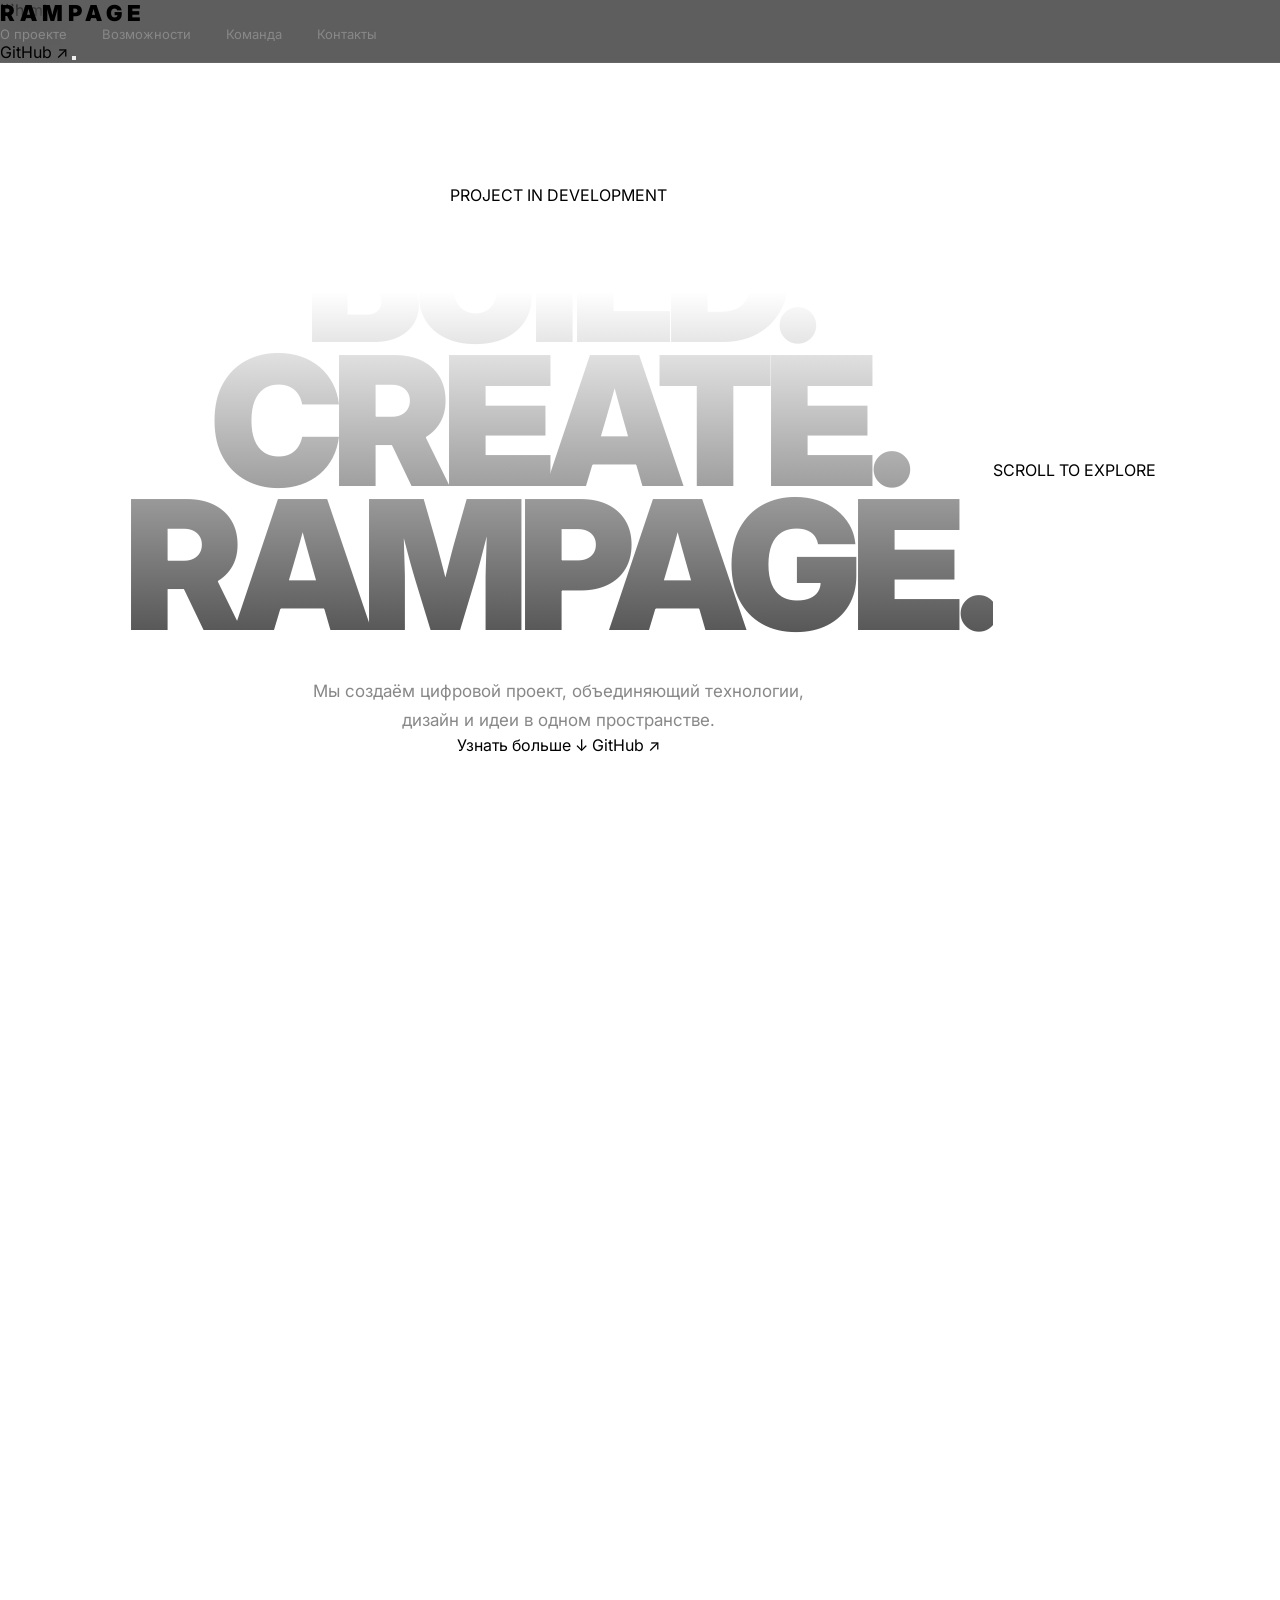
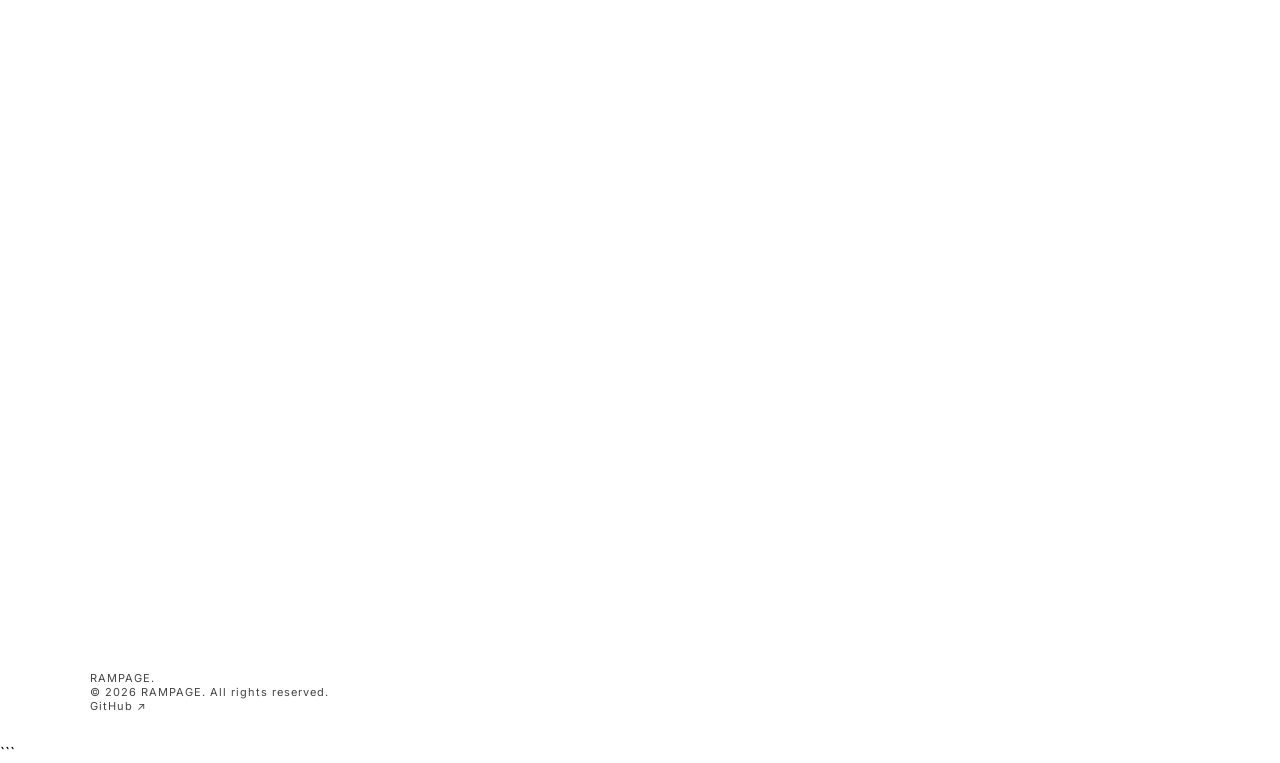
==== index.html @ acf5acc2 "Update index.html" ====
```html
<!DOCTYPE html>
<html lang="ru">
<head>
    <meta charset="UTF-8">
    <meta name="viewport" content="width=device-width, initial-scale=1.0">

    <title>RAMPAGE — Digital Project</title>
    <meta name="description" content="RAMPAGE — современный digital project.">

    <link rel="preconnect" href="https://fonts.googleapis.com">
    <link rel="preconnect" href="https://fonts.gstatic.com" crossorigin>
    <link href="https://fonts.googleapis.com/css2?family=Inter:wght@400;500;600;700;800;900&display=swap" rel="stylesheet">

    <link rel="stylesheet" href="style.css">
</head>

<body>

<div class="noise"></div>

<header class="header" id="header">
    <div class="container nav">

        <a href="#" class="logo">
            <span>R</span>AMPAGE
        </a>

        <nav class="nav-links" id="navLinks">
            <a href="#about">О проекте</a>
            <a href="#features">Возможности</a>
            <a href="#team">Команда</a>
            <a href="#contact">Контакты</a>
        </nav>

        <a href="https://github.com/imfrqte/Rampage"
           target="_blank"
           class="nav-button">
            GitHub ↗
        </a>

        <button class="menu-button" id="menuButton">
            <span></span>
            <span></span>
        </button>

    </div>
</header>


<main>

    <!-- HERO -->

    <section class="hero">

        <div class="hero-grid"></div>
        <div class="hero-glow"></div>

        <div class="container hero-content">

            <div class="hero-badge">
                <span class="pulse"></span>
                PROJECT IN DEVELOPMENT
            </div>

            <h1>
                BUILD.
                <br>
                <span>CREATE.</span>
                <br>
                RAMPAGE.
            </h1>

            <p class="hero-description">
                Мы создаём цифровой проект, объединяющий
                технологии, дизайн и идеи в одном пространстве.
            </p>

            <div class="hero-actions">

                <a href="#about" class="button button-primary">
                    Узнать больше
                    <span>↓</span>
                </a>

                <a href="https://github.com/imfrqte/Rampage"
                   target="_blank"
                   class="button button-secondary">
                    GitHub ↗
                </a>

            </div>

        </div>

        <div class="hero-scroll">
            <span>SCROLL TO EXPLORE</span>
            <div class="scroll-line"></div>
        </div>

    </section>


    <!-- ABOUT -->

    <section class="section about" id="about">

        <div class="container">

            <div class="section-heading reveal">
                <span class="section-number">01</span>

                <div>
                    <p class="eyebrow">ABOUT PROJECT</p>
                    <h2>Больше чем<br><span>просто идея.</span></h2>
                </div>
            </div>

            <div class="about-grid">

                <div class="about-text reveal">
                    <p class="large-text">
                        RAMPAGE — это проект, созданный для тех,
                        кто хочет превращать идеи в работающие
                        цифровые продукты.
                    </p>

                    <p>
                        Мы экспериментируем с современными технологиями,
                        интерфейсами и новыми подходами к созданию
                        цифровых решений.
                    </p>

                    <a href="#features" class="text-link">
                        Исследовать проект →
                    </a>
                </div>

                <div class="stats reveal">

                    <div class="stat">
                        <strong data-count="3">0</strong>
                        <span>Участника</span>
                    </div>

                    <div class="stat">
                        <strong data-count="100">0</strong>
                        <span>Идей впереди</span>
                    </div>

                    <div class="stat">
                        <strong>∞</strong>
                        <span>Возможностей</span>
                    </div>

                </div>

            </div>

        </div>

    </section>


    <!-- FEATURES -->

    <section class="section features" id="features">

        <div class="container">

            <div class="section-heading reveal">
                <span class="section-number">02</span>

                <div>
                    <p class="eyebrow">FEATURES</p>
                    <h2>Создаём<br><span>будущее.</span></h2>
                </div>
            </div>

            <div class="feature-grid">

                <article class="feature-card reveal">
                    <div class="card-top">
                        <span>01</span>
                        <span class="card-icon">↗</span>
                    </div>

                    <div>
                        <h3>Modern Tech</h3>
                        <p>
                            Используем современные инструменты
                            и технологии для создания продукта.
                        </p>
                    </div>

                    <div class="card-line"></div>
                </article>


                <article class="feature-card feature-active reveal">
                    <div class="card-top">
                        <span>02</span>
                        <span class="card-icon">✦</span>
                    </div>

                    <div>
                        <h3>Creative Design</h3>
                        <p>
                            Минималистичный интерфейс,
                            продуманный до мельчайших деталей.
                        </p>
                    </div>

                    <div class="card-line"></div>
                </article>


                <article class="feature-card reveal">
                    <div class="card-top">
                        <span>03</span>
                        <span class="card-icon">◉</span>
                    </div>

                    <div>
                        <h3>Real Impact</h3>
                        <p>
                            Не просто концепция — создаём
                            решения, которые можно использовать.
                        </p>
                    </div>

                    <div class="card-line"></div>
                </article>

            </div>

        </div>

    </section>


    <!-- TEAM -->

    <section class="section team" id="team">

        <div class="container">

            <div class="section-heading reveal">
                <span class="section-number">03</span>

                <div>
                    <p class="eyebrow">THE TEAM</p>
                    <h2>Люди за<br><span>RAMPAGE.</span></h2>
                </div>
            </div>

            <div class="team-grid">

                <div class="team-card reveal">
                    <div class="avatar">01</div>

                    <div class="team-info">
                        <span>DEVELOPER</span>
                        <h3>Frontend</h3>
                    </div>

                    <span class="team-arrow">↗</span>
                </div>


                <div class="team-card reveal">
                    <div class="avatar">02</div>

                    <div class="team-info">
                        <span>DEVELOPER</span>
                        <h3>Backend</h3>
                    </div>

                    <span class="team-arrow">↗</span>
                </div>


                <div class="team-card reveal">
                    <div class="avatar">03</div>

                    <div class="team-info">
                        <span>DESIGN</span>
                        <h3>Creative</h3>
                    </div>

                    <span class="team-arrow">↗</span>
                </div>

            </div>

        </div>

    </section>


    <!-- CTA -->

    <section class="cta" id="contact">

        <div class="cta-grid"></div>

        <div class="container cta-content reveal">

            <p class="eyebrow">READY?</p>

            <h2>
                LET'S BUILD
                <span>SOMETHING.</span>
            </h2>

            <p>
                Следи за развитием проекта на GitHub.
            </p>

            <a href="https://github.com/imfrqte/Rampage"
               target="_blank"
               class="button button-light">
                Открыть GitHub ↗
            </a>

        </div>

    </section>

</main>


<footer>

    <div class="container footer-content">

        <div class="footer-logo">
            RAMPAGE<span>.</span>
        </div>

        <p>© 2026 RAMPAGE. All rights reserved.</p>

        <a href="https://github.com/imfrqte/Rampage"
           target="_blank">
            GitHub ↗
        </a>

    </div>

</footer>


<div class="cursor-glow" id="cursorGlow"></div>

<script src="script.js"></script>

</body>
</html>
```
---- style.css ----
```css
@import url('https://fonts.googleapis.com/css2?family=Inter:wght@400;500;600;700;800;900&display=swap');

:root {
    --bg: #080808;
    --surface: #111111;
    --text: #ffffff;
    --muted: #777777;
    --red: #ff3b30;
    --border: rgba(255,255,255,.09);
}

* {
    margin: 0;
    padding: 0;
    box-sizing: border-box;
}

html {
    scroll-behavior: smooth;
}

body {
    background: var(--bg);
    color: var(--text);
    font-family: "Inter", sans-serif;
    overflow-x: hidden;
}

body::before {
    content: "";
    position: fixed;
    inset: 0;

    background:
        linear-gradient(
            rgba(255,255,255,.025) 1px,
            transparent 1px
        ),
        linear-gradient(
            90deg,
            rgba(255,255,255,.025) 1px,
            transparent 1px
        );

    background-size: 80px 80px;

    mask-image: linear-gradient(
        to bottom,
        black,
        transparent 90%
    );

    pointer-events: none;
    z-index: -2;
}

a {
    color: inherit;
    text-decoration: none;
}

/* HEADER */

.header {
    position: fixed;
    top: 0;
    width: 100%;
    z-index: 100;

    backdrop-filter: blur(20px);
    background: rgba(8,8,8,.65);

    border-bottom: 1px solid rgba(255,255,255,.05);
}

.navbar {
    width: min(1200px, 90%);
    height: 76px;
    margin: auto;

    display: flex;
    align-items: center;
    justify-content: space-between;
}

.logo {
    font-size: 22px;
    font-weight: 900;
    letter-spacing: 5px;
}

.logo span {
    color: var(--red);
}

.nav-links {
    display: flex;
    gap: 35px;
}

.nav-links a {
    color: #888;
    font-size: 13px;
    transition: .2s;
}

.nav-links a:hover {
    color: white;
}

.github-btn {
    border: 1px solid var(--border);
    padding: 10px 18px;
    border-radius: 8px;

    font-size: 13px;
    transition: .2s;
}

.github-btn:hover {
    background: white;
    color: black;
}

.menu-btn {
    display: none;
    background: none;
    border: none;
    color: white;
    font-size: 25px;
}

/* HERO */

.hero {
    min-height: 100vh;

    display: flex;
    align-items: center;
    justify-content: center;

    position: relative;

    text-align: center;
    padding: 100px 20px;
}

.hero::before {
    content: "";

    position: absolute;

    width: 500px;
    height: 500px;

    background: var(--red);

    opacity: .08;

    filter: blur(160px);

    border-radius: 50%;

    z-index: -1;
}

.hero-content {
    max-width: 900px;
}

.status {
    display: inline-flex;
    align-items: center;
    gap: 10px;

    padding: 8px 14px;

    border: 1px solid var(--border);
    border-radius: 100px;

    color: #777;
    font-size: 11px;
    letter-spacing: 1px;

    margin-bottom: 30px;
}

.status span {
    width: 7px;
    height: 7px;

    border-radius: 50%;

    background: #32d74b;

    box-shadow: 0 0 15px #32d74b;
}

.hero h1 {
    font-size: clamp(70px, 15vw, 180px);
    line-height: .8;

    letter-spacing: -10px;

    font-weight: 900;

    background:
        linear-gradient(
            180deg,
            white 20%,
            #555 100%
        );

    -webkit-background-clip: text;
    -webkit-text-fill-color: transparent;

    margin-bottom: 40px;
}

.hero p {
    max-width: 550px;

    margin: auto;

    color: #888;

    line-height: 1.7;
    font-size: 17px;
}

.hero-buttons {
    display: flex;
    justify-content: center;
    gap: 12px;

    margin-top: 35px;
}

.btn {
    display: inline-flex;

    justify-content: center;
    align-items: center;

    padding: 14px 25px;

    border-radius: 9px;

    font-size: 13px;
    font-weight: 700;

    transition: .25s;
}

.primary {
    background: var(--red);
    color: white;

    box-shadow:
        0 0 35px rgba(255,59,48,.15);
}

.primary:hover {
    transform: translateY(-3px);

    box-shadow:
        0 15px 45px rgba(255,59,48,.3);
}

.secondary {
    border: 1px solid var(--border);
}

.secondary:hover {
    background: white;
    color: black;
}

.scroll {
    position: absolute;

    bottom: 35px;

    color: #444;

    font-size: 10px;
    letter-spacing: 2px;

    display: flex;
    flex-direction: column;
    gap: 10px;
}

.scroll span {
    font-size: 18px;
}

/* SECTIONS */

.section {
    width: min(1100px, 90%);
    margin: auto;

    padding: 130px 0;
}

.section-label {
    color: var(--red);

    font-size: 11px;
    letter-spacing: 3px;

    margin-bottom: 35px;
}

.section-heading {
    display: flex;
    justify-content: space-between;
    gap: 50px;

    margin-bottom: 60px;
}

.section-heading h2 {
    font-size: clamp(45px, 7vw, 80px);

    line-height: .95;

    letter-spacing: -5px;
}

.section-heading h2 span {
    color: #555;
}

.section-heading p {
    max-width: 400px;

    color: #777;

    line-height: 1.8;
}

/* STATS */

.stats {
    display: grid;
    grid-template-columns: repeat(3,1fr);

    border-top: 1px solid var(--border);
    border-bottom: 1px solid var(--border);
}

.stat {
    padding: 45px 30px;

    border-right: 1px solid var(--border);
}

.stat:last-child {
    border-right: none;
}

.stat strong {
    display: block;

    font-size: 55px;

    letter-spacing: -3px;

    margin-bottom: 10px;
}

.stat span {
    color: #666;

    font-size: 12px;

    text-transform: uppercase;
    letter-spacing: 1px;
}

/* FEATURES */

.features {
    display: grid;

    grid-template-columns: repeat(3,1fr);

    gap: 15px;
}

.feature {
    min-height: 300px;

    padding: 30px;

    background:
        linear-gradient(
            145deg,
            rgba(255,255,255,.055),
            rgba(255,255,255,.015)
        );

    border: 1px solid var(--border);

    border-radius: 16px;

    position: relative;

    transition: .3s;
}

.feature:hover {
    transform: translateY(-8px);

    border-color:
        rgba(255,59,48,.3);
}

.feature-number {
    position: absolute;

    top: 25px;
    right: 25px;

    color: #333;

    font-size: 12px;
}

.feature-icon {
    font-size: 28px;

    color: var(--red);

    margin-bottom: 80px;
}

.feature h3 {
    font-size: 22px;

    margin-bottom: 15px;
}

.feature p {
    color: #666;

    line-height: 1.7;

    font-size: 14px;
}

/* TEAM */

.team-box {
    min-height: 330px;

    padding: 50px;

    border: 1px solid var(--border);
    border-radius: 20px;

    display: flex;
    align-items: center;
    justify-content: space-between;

    background:
        radial-gradient(
            circle at 80% 50%,
            rgba(255,59,48,.13),
            transparent 40%
        ),
        #101010;
}

.small {
    color: var(--red);

    font-size: 11px;

    letter-spacing: 3px;
}

.team-box h2 {
    font-size: clamp(40px,7vw,80px);

    letter-spacing: -4px;

    margin: 20px 0;
}

.team-box p {
    color: #777;

    max-width: 450px;

    line-height: 1.7;
}

.team-number {
    font-size: 180px;

    font-weight: 900;

    color: rgba(255,255,255,.03);
}

/* CTA */

.cta {
    width: min(1100px,90%);

    margin: auto;

    padding: 150px 0;

    text-align: center;
}

.cta-content > span {
    color: var(--red);

    font-size: 11px;

    letter-spacing: 4px;
}

.cta h2 {
    font-size: clamp(70px,13vw,150px);

    line-height: .8;

    letter-spacing: -8px;

    margin: 30px 0 50px;
}

/* FOOTER */

footer {
    width: min(1100px,90%);

    margin: auto;

    padding: 30px 0;

    border-top: 1px solid var(--border);

    display: flex;
    justify-content: space-between;

    color: #444;

    font-size: 11px;

    letter-spacing: 1px;
}

/* REVEAL */

.reveal {
    opacity: 0;

    transform: translateY(35px);

    transition:
        opacity .7s ease,
        transform .7s ease;
}

.reveal.visible {
    opacity: 1;

    transform: translateY(0);
}

/* CURSOR */

.cursor-glow {
    position: fixed;

    width: 250px;
    height: 250px;

    border-radius: 50%;

    background: var(--red);

    opacity: .035;

    filter: blur(80px);

    pointer-events: none;

    transform: translate(-50%,-50%);

    z-index: 999;
}

/* MOBILE */

@media(max-width:800px) {

    .nav-links,
    .github-btn {
        display: none;
    }

    .menu-btn {
        display: block;
    }

    .nav-links.active {
        display: flex;

        position: absolute;

        top: 76px;
        left: 0;

        width: 100%;

        padding: 25px;

        flex-direction: column;

        background: #0b0b0b;

        border-bottom: 1px solid var(--border);
    }

    .hero h1 {
        letter-spacing: -5px;
    }

    .section-heading {
        flex-direction: column;
    }

    .stats,
    .features {
        grid-template-columns: 1fr;
    }

    .stat {
        border-right: none;
        border-bottom: 1px solid var(--border);
    }

    .stat:last-child {
        border-bottom: none;
    }

    .team-box {
        flex-direction: column;
        align-items: flex-start;
    }

    .team-number {
        display: none;
    }

    .hero-buttons {
        flex-direction: column;
    }

    .hero-buttons .btn {
        width: 100%;
    }

    .cta h2 {
        letter-spacing: -4px;
    }

    footer {
        flex-direction: column;
        gap: 15px;
    }
}
```
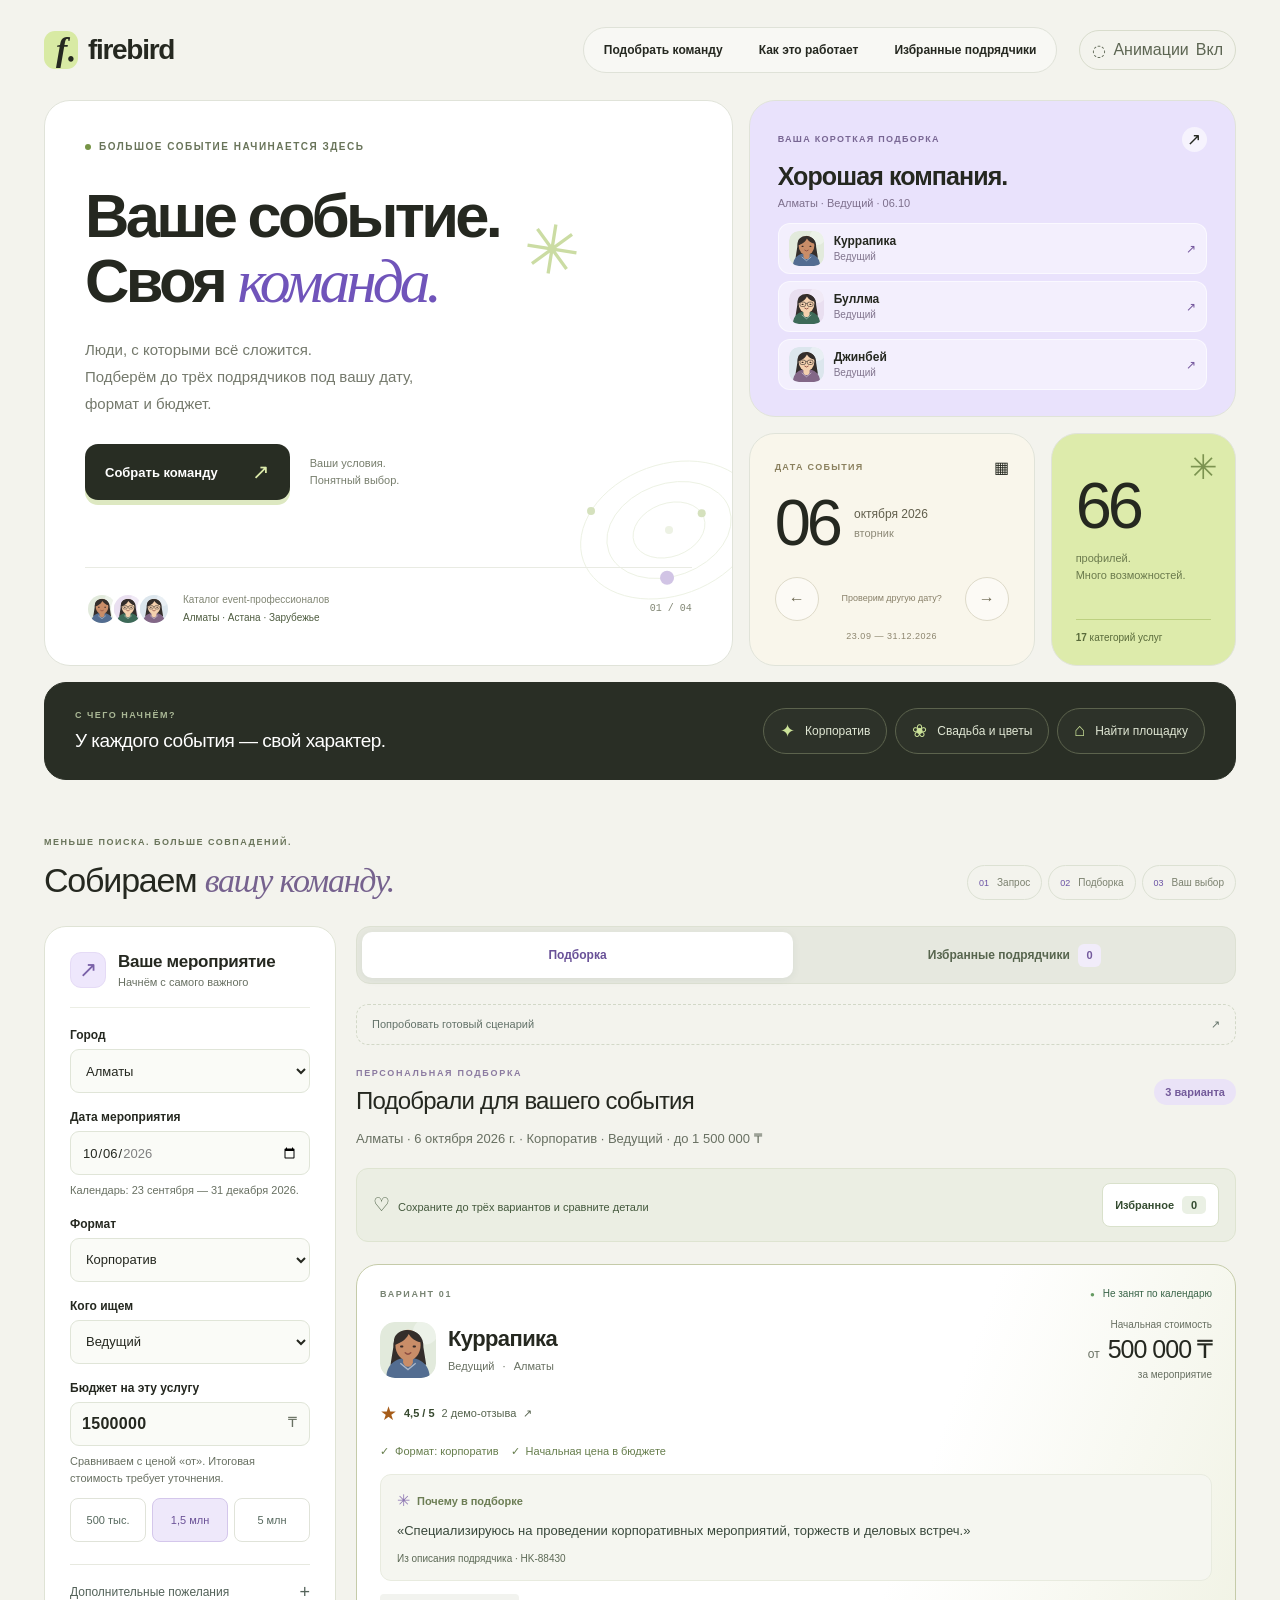
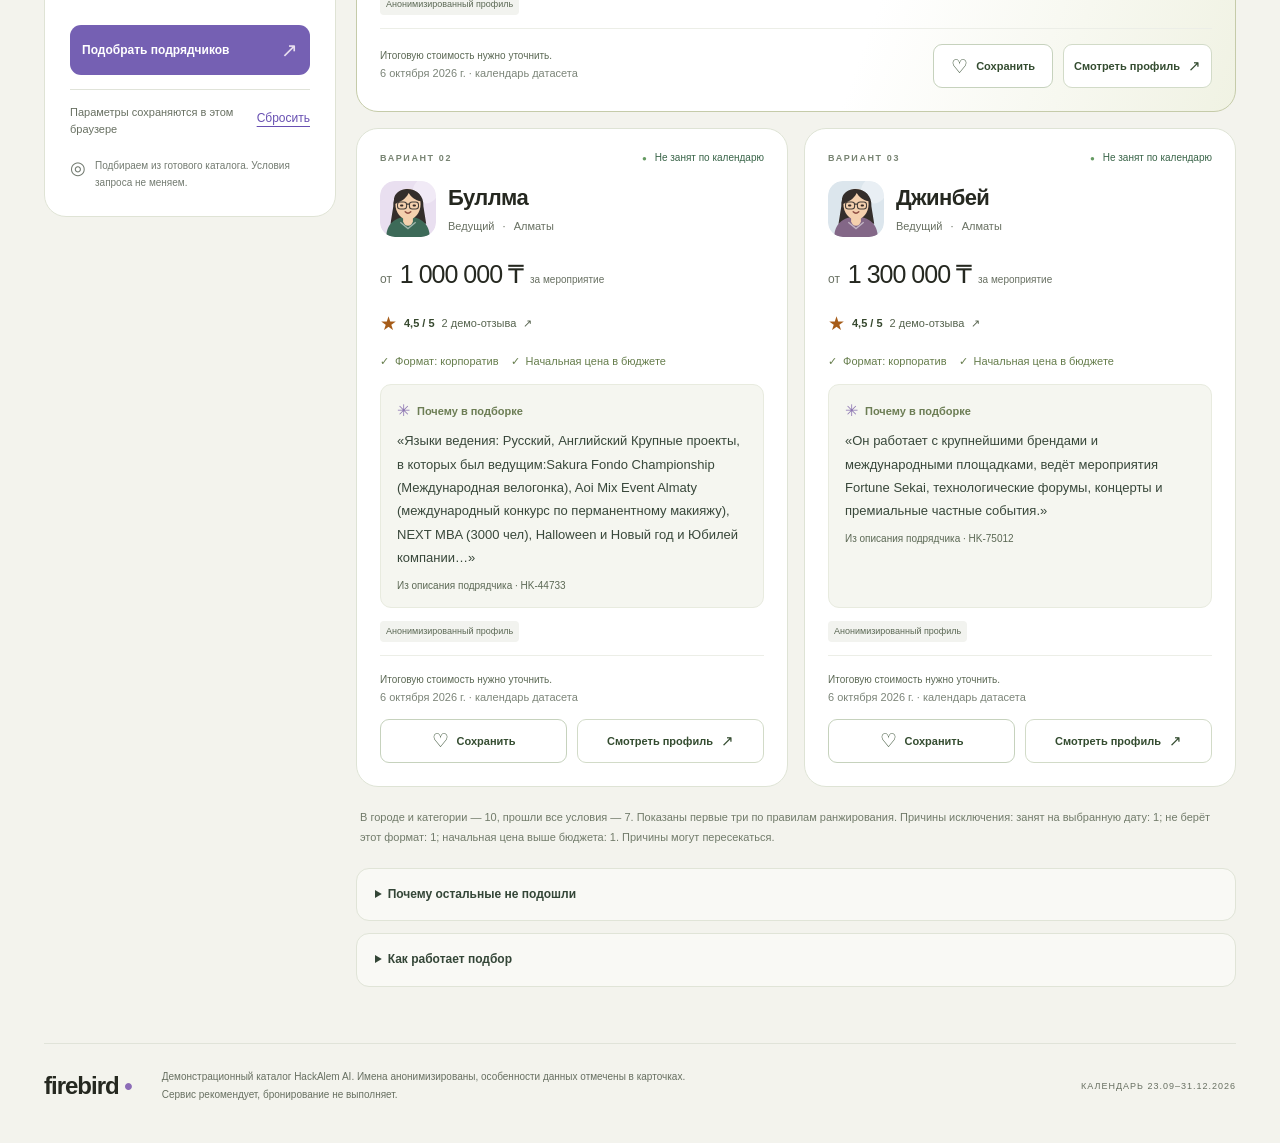
==== commit 04a6ad6d: "Redesign Firebird with an interactive Bento grid Rebuild the main site with an asymmetric lavender/l" ====
--- a/index.html
+++ b/index.html
@@ -1,360 +1,88 @@
-```html
-<!DOCTYPE html>
-<html lang="ru">
-<head>
-    <meta charset="UTF-8">
-    <meta name="viewport" content="width=device-width, initial-scale=1.0">
-
-    <title>RAMPAGE — Digital Project</title>
-    <meta name="description" content="RAMPAGE — современный digital project.">
-
-    <link rel="preconnect" href="https://fonts.googleapis.com">
-    <link rel="preconnect" href="https://fonts.gstatic.com" crossorigin>
-    <link href="https://fonts.googleapis.com/css2?family=Inter:wght@400;500;600;700;800;900&display=swap" rel="stylesheet">
-
-    <link rel="stylesheet" href="style.css">
-</head>
-
-<body>
-
-<div class="noise"></div>
-
-<header class="header" id="header">
-    <div class="container nav">
-
-        <a href="#" class="logo">
-            <span>R</span>AMPAGE
-        </a>
-
-        <nav class="nav-links" id="navLinks">
-            <a href="#about">О проекте</a>
-            <a href="#features">Возможности</a>
-            <a href="#team">Команда</a>
-            <a href="#contact">Контакты</a>
-        </nav>
-
-        <a href="https://github.com/imfrqte/Rampage"
-           target="_blank"
-           class="nav-button">
-            GitHub ↗
-        </a>
-
-        <button class="menu-button" id="menuButton">
-            <span></span>
-            <span></span>
-        </button>
-
-    </div>
-</header>
-
-
-<main>
-
-    <!-- HERO -->
-
-    <section class="hero">
-
-        <div class="hero-grid"></div>
-        <div class="hero-glow"></div>
-
-        <div class="container hero-content">
-
-            <div class="hero-badge">
-                <span class="pulse"></span>
-                PROJECT IN DEVELOPMENT
-            </div>
-
-            <h1>
-                BUILD.
-                <br>
-                <span>CREATE.</span>
-                <br>
-                RAMPAGE.
-            </h1>
-
-            <p class="hero-description">
-                Мы создаём цифровой проект, объединяющий
-                технологии, дизайн и идеи в одном пространстве.
-            </p>
-
-            <div class="hero-actions">
-
-                <a href="#about" class="button button-primary">
-                    Узнать больше
-                    <span>↓</span>
-                </a>
-
-                <a href="https://github.com/imfrqte/Rampage"
-                   target="_blank"
-                   class="button button-secondary">
-                    GitHub ↗
-                </a>
-
-            </div>
-
-        </div>
-
-        <div class="hero-scroll">
-            <span>SCROLL TO EXPLORE</span>
-            <div class="scroll-line"></div>
-        </div>
-
-    </section>
-
-
-    <!-- ABOUT -->
-
-    <section class="section about" id="about">
-
-        <div class="container">
-
-            <div class="section-heading reveal">
-                <span class="section-number">01</span>
-
-                <div>
-                    <p class="eyebrow">ABOUT PROJECT</p>
-                    <h2>Больше чем<br><span>просто идея.</span></h2>
-                </div>
-            </div>
-
-            <div class="about-grid">
-
-                <div class="about-text reveal">
-                    <p class="large-text">
-                        RAMPAGE — это проект, созданный для тех,
-                        кто хочет превращать идеи в работающие
-                        цифровые продукты.
-                    </p>
-
-                    <p>
-                        Мы экспериментируем с современными технологиями,
-                        интерфейсами и новыми подходами к созданию
-                        цифровых решений.
-                    </p>
-
-                    <a href="#features" class="text-link">
-                        Исследовать проект →
-                    </a>
-                </div>
-
-                <div class="stats reveal">
-
-                    <div class="stat">
-                        <strong data-count="3">0</strong>
-                        <span>Участника</span>
-                    </div>
-
-                    <div class="stat">
-                        <strong data-count="100">0</strong>
-                        <span>Идей впереди</span>
-                    </div>
-
-                    <div class="stat">
-                        <strong>∞</strong>
-                        <span>Возможностей</span>
-                    </div>
-
-                </div>
-
-            </div>
-
-        </div>
-
-    </section>
-
-
-    <!-- FEATURES -->
-
-    <section class="section features" id="features">
-
-        <div class="container">
-
-            <div class="section-heading reveal">
-                <span class="section-number">02</span>
-
-                <div>
-                    <p class="eyebrow">FEATURES</p>
-                    <h2>Создаём<br><span>будущее.</span></h2>
-                </div>
-            </div>
-
-            <div class="feature-grid">
-
-                <article class="feature-card reveal">
-                    <div class="card-top">
-                        <span>01</span>
-                        <span class="card-icon">↗</span>
-                    </div>
-
-                    <div>
-                        <h3>Modern Tech</h3>
-                        <p>
-                            Используем современные инструменты
-                            и технологии для создания продукта.
-                        </p>
-                    </div>
-
-                    <div class="card-line"></div>
-                </article>
-
-
-                <article class="feature-card feature-active reveal">
-                    <div class="card-top">
-                        <span>02</span>
-                        <span class="card-icon">✦</span>
-                    </div>
-
-                    <div>
-                        <h3>Creative Design</h3>
-                        <p>
-                            Минималистичный интерфейс,
-                            продуманный до мельчайших деталей.
-                        </p>
-                    </div>
-
-                    <div class="card-line"></div>
-                </article>
-
-
-                <article class="feature-card reveal">
-                    <div class="card-top">
-                        <span>03</span>
-                        <span class="card-icon">◉</span>
-                    </div>
-
-                    <div>
-                        <h3>Real Impact</h3>
-                        <p>
-                            Не просто концепция — создаём
-                            решения, которые можно использовать.
-                        </p>
-                    </div>
-
-                    <div class="card-line"></div>
-                </article>
-
-            </div>
-
-        </div>
-
-    </section>
-
-
-    <!-- TEAM -->
-
-    <section class="section team" id="team">
-
-        <div class="container">
-
-            <div class="section-heading reveal">
-                <span class="section-number">03</span>
-
-                <div>
-                    <p class="eyebrow">THE TEAM</p>
-                    <h2>Люди за<br><span>RAMPAGE.</span></h2>
-                </div>
-            </div>
-
-            <div class="team-grid">
-
-                <div class="team-card reveal">
-                    <div class="avatar">01</div>
-
-                    <div class="team-info">
-                        <span>DEVELOPER</span>
-                        <h3>Frontend</h3>
-                    </div>
-
-                    <span class="team-arrow">↗</span>
-                </div>
-
-
-                <div class="team-card reveal">
-                    <div class="avatar">02</div>
-
-                    <div class="team-info">
-                        <span>DEVELOPER</span>
-                        <h3>Backend</h3>
-                    </div>
-
-                    <span class="team-arrow">↗</span>
-                </div>
-
-
-                <div class="team-card reveal">
-                    <div class="avatar">03</div>
-
-                    <div class="team-info">
-                        <span>DESIGN</span>
-                        <h3>Creative</h3>
-                    </div>
-
-                    <span class="team-arrow">↗</span>
-                </div>
-
-            </div>
-
-        </div>
-
-    </section>
-
-
-    <!-- CTA -->
-
-    <section class="cta" id="contact">
-
-        <div class="cta-grid"></div>
-
-        <div class="container cta-content reveal">
-
-            <p class="eyebrow">READY?</p>
-
-            <h2>
-                LET'S BUILD
-                <span>SOMETHING.</span>
-            </h2>
-
-            <p>
-                Следи за развитием проекта на GitHub.
-            </p>
-
-            <a href="https://github.com/imfrqte/Rampage"
-               target="_blank"
-               class="button button-light">
-                Открыть GitHub ↗
-            </a>
-
-        </div>
-
-    </section>
-
-</main>
-
-
-<footer>
-
-    <div class="container footer-content">
-
-        <div class="footer-logo">
-            RAMPAGE<span>.</span>
-        </div>
-
-        <p>© 2026 RAMPAGE. All rights reserved.</p>
-
-        <a href="https://github.com/imfrqte/Rampage"
-           target="_blank">
-            GitHub ↗
-        </a>
-
-    </div>
-
-</footer>
-
-
-<div class="cursor-glow" id="cursorGlow"></div>
-
-<script src="script.js"></script>
-
-</body>
-</html>
-```
+<!doctype html>
+<html lang="ru">
+<head>
+  <meta charset="utf-8">
+  <meta name="viewport" content="width=device-width, initial-scale=1">
+  <meta name="description" content="Подбор до трёх event-подрядчиков по городу, дате, формату и бюджету. Демонстрационный прототип.">
+  <title>Firebird — подбор подрядчиков</title>
+  <link rel="icon" type="image/svg+xml" href="data:image/svg+xml,%3Csvg xmlns='http://www.w3.org/2000/svg' viewBox='0 0 32 32'%3E%3Crect width='32' height='32' rx='8' fill='%23f26135'/%3E%3Cpath d='M10 24V8h14v4H14v3h8v4h-8v5z' fill='white'/%3E%3C/svg%3E">
+  <link rel="stylesheet" href="styles.css?v=8e23a8dad6">
+  <link rel="stylesheet" href="ux.css?v=a194a48420">
+  <link rel="stylesheet" href="community.css?v=c424feb9d4">
+  <link rel="stylesheet" href="bento.css?v=e189c31ec9">
+  <script defer src="catalog.js?v=e149bff133"></script>
+  <script defer src="matcher.js?v=8f1fb8eca0"></script>
+  <script defer src="app.js?v=9856ba12ef"></script>
+  <script defer src="ux.js?v=8124599a07"></script>
+  <script defer src="community-data.js?v=aa71f1b09f"></script>
+  <script defer src="community.js?v=fe04480d75"></script>
+  <script defer src="bento.js?v=6c5230f53e"></script>
+</head>
+<body>
+  <a class="skip-link" href="#workspace">Перейти к подбору</a>
+  <header class="topbar">
+    <a class="brand" href="./index.html" aria-label="Firebird, главная"><span class="brandmark" aria-hidden="true">f<span>•</span></span>firebird<span class="brand-caption">Событие начинается с людей</span></a>
+    <nav class="topnav" aria-label="Основная навигация"><a href="#workspace">Подобрать команду</a><a href="#method">Как это работает</a></nav><span class="demo-badge"><i aria-hidden="true"></i><span id="catalog-count">66</span> профилей в каталоге</span>
+  </header>
+  <main>
+    <section class="bento-hero" aria-labelledby="page-title">
+      <div class="bento-tile hero-story">
+        <canvas id="bento-orbit" aria-hidden="true"></canvas>
+        <p class="bento-label"><span class="status-dot" aria-hidden="true"></span> БОЛЬШОЕ СОБЫТИЕ НАЧИНАЕТСЯ ЗДЕСЬ</p>
+        <h1 id="page-title">Ваше событие.<br>Своя <em>команда.</em><span class="hero-spark" aria-hidden="true">✳</span></h1>
+        <p class="bento-lead">Люди, с которыми всё сложится.<br>Подберём до трёх подрядчиков под вашу дату,<br class="desktop-break"> формат и бюджет.</p>
+        <div class="hero-actions"><a class="bento-cta" href="#workspace">Собрать команду <span aria-hidden="true">↗</span></a><span>Ваши условия.<br>Понятный выбор.</span></div>
+        <div class="story-foot"><div id="hero-avatar-stack" class="avatar-stack" aria-hidden="true"></div><span>Каталог event-профессионалов<br><strong>Алматы · Астана · Зарубежье</strong></span><span class="story-index" aria-hidden="true">01 / 04</span></div>
+      </div>
+      <div class="bento-tile hero-people">
+        <div class="tile-heading"><p class="bento-label">ВАША КОРОТКАЯ ПОДБОРКА</p><span class="tile-symbol" aria-hidden="true">↗</span></div>
+        <h2>Хорошая компания.</h2><p class="tile-caption" id="hero-team-caption">Под ваш последний запрос</p><div id="hero-team" class="hero-team"></div>
+      </div>
+      <div class="bento-tile hero-date">
+        <div class="tile-heading"><p class="bento-label">ДАТА СОБЫТИЯ</p><span aria-hidden="true">▦</span></div>
+        <div class="date-display"><strong id="hero-day">06</strong><div><span id="hero-month">октября 2026</span><span id="hero-weekday">вторник</span></div></div>
+        <div class="date-controls"><button type="button" id="previous-date" aria-label="Подобрать на предыдущий день">←</button><span>Проверим другую дату?</span><button type="button" id="next-date" aria-label="Подобрать на следующий день">→</button></div>
+        <span class="calendar-range">23.09 — 31.12.2026</span>
+      </div>
+      <div class="bento-tile hero-stat">
+        <span class="stat-flower" aria-hidden="true">✳</span><div><strong id="bento-profile-count">66</strong><p>профилей.<br>Много возможностей.</p></div><span class="stat-bottom"><b id="bento-category-count">17</b> категорий услуг</span>
+      </div>
+      <div class="bento-tile hero-scenarios"><div><p class="bento-label">С ЧЕГО НАЧНЁМ?</p><h2>У каждого события — свой характер.</h2></div><div class="scenario-chips" aria-label="Готовые сценарии"><button type="button" data-scenario="dense"><span aria-hidden="true">✦</span> Корпоратив</button><button type="button" data-scenario="rare"><span aria-hidden="true">❀</span> Свадьба и цветы</button><button type="button" data-scenario="venue"><span aria-hidden="true">⌂</span> Найти площадку</button></div></div>
+    </section>
+    <div class="workspace-intro"><div><p class="bento-label">МЕНЬШЕ ПОИСКА. БОЛЬШЕ СОВПАДЕНИЙ.</p><h2>Собираем <em>вашу команду.</em></h2></div><div class="step-pills"><span><b>01</b> Запрос</span><span><b>02</b> Подборка</span><span><b>03</b> Ваш выбор</span></div></div>
+    <div class="workspace" id="workspace">
+      <aside class="brief-panel">
+        <div class="panel-heading"><span class="step" aria-hidden="true">↗</span><div><h2>Ваше мероприятие</h2><p class="panel-caption">Начнём с самого важного</p></div></div>
+        <form id="brief-form">
+          <label for="city">Город</label><select id="city" name="city" required></select>
+          <label for="date">Дата мероприятия</label><input id="date" name="date" type="date" min="2026-09-23" max="2026-12-31" required aria-describedby="date-hint"><small id="date-hint">Календарь: 23 сентября — 31 декабря 2026.</small>
+          <label for="format">Формат</label><select id="format" name="format" required></select>
+          <label for="category">Кого ищем</label><select id="category" name="category" required></select>
+          <label for="budget">Бюджет на эту услугу</label><div class="money-input"><input id="budget" name="budget" type="number" min="0" max="1000000000" step="1" value="1500000" inputmode="numeric" required><span>₸</span></div>
+          <small>Сравниваем с ценой «от». Итоговая стоимость требует уточнения.</small>
+          <div class="budget-presets" aria-label="Быстрый выбор бюджета"><button type="button" data-budget="500000">500 тыс.</button><button type="button" data-budget="1500000">1,5 млн</button><button type="button" data-budget="5000000">5 млн</button></div>
+          <details class="optional-fields"><summary>Дополнительные пожелания <span>+</span></summary><div><label for="language">Язык <span>необязательно</span></label><select id="language" name="language"></select><label for="hours">Длительность, ч <span>необязательно</span></label><input id="hours" name="hours" type="number" min="0.5" max="24" step="0.5" placeholder="Не ограничивать"></div></details>
+          <p id="form-error" class="form-error" role="alert" hidden></p>
+          <button class="primary-button" type="submit">Подобрать подрядчиков <span aria-hidden="true">↗</span></button>
+          <p id="change-hint" class="change-hint" hidden>Параметры изменены. Обновите подборку.</p>
+        </form>
+        <div class="brief-footnote"><span aria-hidden="true">◎</span><p>Подбираем из готового каталога. Условия запроса не меняем.</p></div>
+      </aside>
+      <section class="results-panel" id="selection" aria-labelledby="results-title" aria-busy="false" tabindex="-1">
+        <details class="demo-queries"><summary>Попробовать готовый сценарий <span aria-hidden="true">↗</span></summary><div><button type="button" data-example="dense">Ведущие осенью</button><button type="button" data-example="rare">Флорист</button><button type="button" data-example="empty">Нет совпадений</button><button type="button" data-example="absent">Нет категории</button><button type="button" data-example="venue">Банкетный зал</button></div></details>
+        <div class="results-heading"><div><p class="eyebrow">ПЕРСОНАЛЬНАЯ ПОДБОРКА</p><h2 id="results-title">Подходят вашему событию</h2></div><span id="result-count" class="count-badge">3 варианта</span></div>
+        <p id="query-summary" class="query-summary"></p>
+        <p id="calendar-change" class="calendar-change" hidden></p>
+        <div id="results-status" class="sr-only" role="status" aria-live="polite"></div>
+        <div id="results"></div>
+        <p id="exclusion-note" class="exclusion-note"></p>
+        <details id="excluded-details" class="method"><summary>Почему остальные не подошли</summary><p>У одного профиля может быть несколько причин исключения.</p><ul id="excluded-list"></ul></details>
+        <details class="method" id="method"><summary>Как работает подбор</summary><p>Сначала выбираем город и категорию, затем проверяем занятость, формат, цену «от», язык и длительность. У флористов, декораторов и сувениров лимит присутствия может не применяться — это не повод для исключения.</p><p>Среди прошедших фильтры выше стоят описания с большим числом тематических признаков формата. При равенстве — профили без заполненной при подготовке цены, затем города, затем меньшая цена и ID. Это фиксированные правила, а не обученная модель: повтор запроса сохраняет порядок.</p><p>Объяснение объединяет проверенные поля с дословным фрагментом описания. Внешняя AI-модель не подключена. Датасет: 66 профилей, из них 13 синтетических, созданных организаторами; своих профилей не добавляли.</p></details>
+      </section>
+    </div>
+    <footer><strong class="footer-brand">firebird<span> •</span></strong><p>Демонстрационный каталог HackAlem AI. Имена анонимизированы, особенности данных отмечены в карточках. Сервис рекомендует, бронирование не выполняет.</p><span>КАЛЕНДАРЬ 23.09–31.12.2026</span></footer>
+  </main>
+  <dialog id="details-dialog" aria-labelledby="dialog-title"><div class="dialog-header"><span class="eyebrow">КАРТОЧКА ПОДРЯДЧИКА</span><button id="close-dialog" class="icon-button" aria-label="Закрыть карточку">×</button></div><div id="dialog-content"></div></dialog>
+  <div class="reading-progress" aria-hidden="true"><span id="reading-progress-fill"></span></div>
+</body>
+</html>
--- a/styles.css
+++ b/styles.css
@@ -0,0 +1,10 @@
+:root{color-scheme:light;--ink:#192b2b;--muted:#66726f;--line:#dfe4dd;--paper:#f5f5f0;--accent:#f1693e;--orange:#b74021;--green:#2f6851;font-family:"Segoe UI",Arial,sans-serif;font-size:16px;font-synthesis:none}*{box-sizing:border-box}html{scroll-behavior:smooth;scroll-padding-top:24px}body{margin:0;background:var(--paper);color:var(--ink);-webkit-font-smoothing:antialiased}button,input,select{font:inherit}button,summary,select{cursor:pointer}button,a,input,select{transition:background .18s,border-color .18s,box-shadow .18s}a{color:inherit}button:focus-visible,a:focus-visible,summary:focus-visible{outline:3px solid #28786b;outline-offset:5px}input:focus,select:focus{outline:2px solid #28786b;outline-offset:2px}button:active{transform:translateY(1px)}.topbar{max-width:1440px;margin:auto;min-height:100px;padding:24px 48px;display:flex;align-items:center;gap:36px}.brand{display:flex;align-items:center;gap:10px;text-decoration:none;font-size:29px;font-weight:750;letter-spacing:-1.1px}.brandmark{position:relative;width:34px;height:38px;border-radius:10px 10px 10px 2px;display:grid;place-items:center;background:var(--accent);color:#192b2b;font-size:34px;line-height:1;font-style:italic;font-family:Georgia,serif}.brandmark>span{position:absolute;font-size:20px;right:5px;bottom:0}.brand-caption{font-size:12px;font-weight:400;letter-spacing:0;color:var(--muted);max-width:115px;line-height:1.4;padding-left:12px;margin-left:6px;border-left:1px solid #cbd2c9}.topnav{display:flex;gap:26px;margin-left:auto}.topnav a{font-size:13px;font-weight:600;text-decoration:none;padding:8px 0}.topnav a:hover{color:var(--orange)}.demo-badge{display:flex;align-items:center;gap:6px;font-size:12px;color:var(--muted);white-space:nowrap}.demo-badge i{width:6px;height:6px;background:#4a8165;border-radius:50%;margin-right:3px}main{max-width:1440px;margin:auto;padding:0 48px}.intro{background:#192f30;border-radius:24px;min-height:358px;padding:44px 48px;display:grid;grid-template-columns:1.6fr 1fr;gap:24px;color:#fff;overflow:hidden;position:relative}.intro-content{position:relative;z-index:1}.eyebrow{font-size:10px;font-weight:700;letter-spacing:1.8px;margin:0 0 12px;color:var(--muted)}.intro .eyebrow{color:#cfdbd3;display:flex;align-items:center;gap:10px}.intro .eyebrow>span{height:6px;width:6px;border-radius:50%;background:#f88a65}h1{font-size:clamp(34px,3.8vw,54px);font-weight:500;letter-spacing:-2px;line-height:1.09;margin:21px 0 18px}h1 em{font-style:normal;color:#ffad8c}.intro-copy{font-size:15px;line-height:1.7;color:#c6d3cf;margin:0}.hero-link{display:inline-flex;align-items:center;gap:32px;border-bottom:1px solid #59706b;text-decoration:none;font-size:13px;font-weight:600;padding:14px 0 7px;margin-top:8px}.hero-link span{color:#ffad8c;font-size:21px}.hero-art{position:relative;align-self:stretch;min-height:260px}.orbit{position:absolute;width:330px;height:330px;border:1px solid #405957;border-radius:50%;top:-10px;left:0}.orbit-two{width:420px;height:420px;top:-56px;left:-45px;border-color:#304849}.art-label{position:absolute;top:0;right:0;color:#bacac3;font-size:8px;letter-spacing:1.6px}.art-card{position:absolute;border-radius:14px}.art-back{width:230px;height:162px;background:#42635e;top:40px;left:35px;transform:rotate(-13deg);padding:20px;display:flex;align-items:flex-start;gap:12px;color:#d9e4dc}.art-back>div{height:7px;width:100px;background:#65837a;margin-top:7px;border-radius:8px}.art-back>b{font-weight:400;margin-left:auto}.art-front{width:235px;height:229px;background:#f5f2e9;color:#203331;top:66px;left:87px;transform:rotate(7deg);padding:21px;box-shadow:0 18px 45px #071c2840}.art-icon{font-size:30px;color:#bd492c;line-height:1}.art-front>p{font-size:19px;line-height:1.25;margin:11px 0 20px}.art-bottom{display:flex;align-items:center;gap:16px;border-top:1px solid #d6dcd0;padding-top:13px}.art-bottom strong{font-size:41px;font-weight:400;letter-spacing:-3px}.art-bottom>span{font-size:10px;line-height:1.6;color:#657068}.art-dot{position:absolute;top:230px;left:15px;width:14px;height:14px;background:#f7875e;border-radius:50%}.art-foot{position:absolute;bottom:-17px;right:0;font-size:8px;letter-spacing:2px;color:#9fb6ab}.section-bar{display:flex;align-items:center;justify-content:space-between;border-bottom:1px solid var(--line);padding:23px 10px;margin-bottom:32px;color:var(--muted);font-size:12px}.section-bar span{display:flex;align-items:center;gap:12px}.section-bar b{font-size:10px;font-weight:600;border:1px solid #cbd4c9;border-radius:50%;width:24px;height:24px;display:grid;place-items:center;color:#4c615a}.workspace{display:grid;grid-template-columns:300px minmax(0,1fr);gap:32px;align-items:start;scroll-margin-top:22px}.brief-panel{background:#fff;border:1px solid var(--line);border-radius:16px;padding:24px;position:sticky;top:24px}.panel-heading{display:flex;align-items:center;gap:12px;margin-bottom:24px}.step{background:#f2f2e9;border:1px solid #e7e8de;width:36px;height:36px;display:grid;place-items:center;border-radius:10px;font-size:22px;color:#4c675d}h2{font-size:25px;letter-spacing:-.7px;font-weight:600;margin:0}.brief-panel h2{font-size:17px;letter-spacing:-.3px}.panel-caption{font-size:11px;color:var(--muted);margin:4px 0 0}label{display:block;font-size:12px;font-weight:650;margin:17px 0 7px}input,select{width:100%;min-width:0;min-height:44px;border:1px solid #d9dfd7;border-radius:7px;padding:10px 11px;background:#fcfcf9;color:var(--ink);font-size:13px}select{padding-right:24px}input:hover,select:hover{border-color:#94a59a}small{display:block;color:var(--muted);font-size:11px;line-height:1.6;margin-top:7px}.money-input{position:relative}.money-input input{padding-right:35px;font-size:16px;font-weight:600;letter-spacing:.3px}.money-input>span{position:absolute;right:13px;top:12px;font-size:14px;color:var(--muted)}.budget-presets{display:flex;gap:6px;margin-top:10px}.budget-presets button{flex:1;border:1px solid var(--line);border-radius:5px;font-size:11px;padding:7px 2px;background:white;color:#57695f}.budget-presets button:hover{background:#f0f3ec}.budget-presets button[aria-pressed=true]{background:#eaf0e7;border-color:#aec0aa;color:#324e3d}.optional-fields{border-top:1px solid var(--line);margin-top:22px;padding-top:17px}.optional-fields summary{list-style:none;font-size:12px;color:#536259;display:flex;justify-content:space-between;align-items:center;gap:8px}.optional-fields summary::-webkit-details-marker{display:none}.optional-fields summary>span{font-size:18px}.optional-fields[open] summary>span{transform:rotate(45deg)}.optional-fields label span{font-size:10px;font-weight:400;color:var(--muted);float:right}.primary-button{display:flex;justify-content:space-between;align-items:center;gap:8px;width:100%;border:0;border-radius:8px;background:#243f39;color:white;font-size:12px;font-weight:600;padding:13px 12px;min-height:48px;margin-top:22px;box-shadow:0 3px 6px #1c352a12}.primary-button>span{font-size:20px;color:#fca786}.primary-button:hover{background:#35584d;box-shadow:0 4px 12px #1c352a25}.brief-footnote{display:flex;gap:9px;margin-top:18px;color:#737b71}.brief-footnote>span{font-size:18px}.brief-footnote p{font-size:10px;line-height:1.7;margin:0}.form-error,.change-hint{font-size:12px;line-height:1.6;color:#a13f26;background:#fff2ea;padding:10px;border-radius:6px}.results-panel{min-width:0}.demo-queries{margin:0 0 23px;border-bottom:1px solid var(--line);padding:0 0 15px}.demo-queries>summary{display:flex;justify-content:space-between;font-size:12px;list-style:none;color:#637269}.demo-queries summary::-webkit-details-marker{display:none}.demo-queries>div{display:flex;gap:7px;flex-wrap:wrap;padding-top:14px}.demo-queries button{border:1px solid #d4dbce;border-radius:6px;background:white;font-size:12px;color:#425d4d;padding:9px 11px}.demo-queries button:hover{background:#e7eddf}.results-heading{display:flex;align-items:center;justify-content:space-between;gap:16px}.results-heading .eyebrow{font-size:9px;letter-spacing:1.7px;margin-bottom:9px}.count-badge{font-size:11px;font-weight:600;white-space:nowrap;padding:7px 10px;background:#e7ecdf;color:#506342;border-radius:6px}.query-summary{font-size:12px;line-height:1.8;color:var(--muted);margin:12px 0 23px;max-width:640px}.contractor{position:relative;background:#fff;border:1px solid #dce2d8;border-radius:14px;padding:23px 25px;margin-bottom:17px;box-shadow:0 3px 9px #142e2205}.contractor.best{border-color:#aebea4}.card-kicker{display:flex;justify-content:space-between;align-items:center;gap:12px;margin-bottom:20px}.card-kicker>span:first-child{font-size:9px;letter-spacing:1.8px;font-weight:650;color:#788473}.available{font-size:10px;color:#396448}.available>span{font-size:8px;color:#659b62;margin-right:5px}.card-top{display:flex;align-items:center;gap:13px}.avatar{flex-shrink:0;display:grid;place-items:center;width:49px;height:51px;border-radius:11px;font-size:18px;font-weight:600;background:#e5eadf;color:#4e6142}.avatar.tone1{background:#f6e9dd;color:#956848}.avatar.tone2{background:#e4eaf0;color:#546b85}.card-identity{flex:1;min-width:0}.contractor h3{font-size:22px;line-height:1.25;letter-spacing:-.65px;font-weight:600;margin:0 0 6px;overflow-wrap:anywhere}.card-subtitle{font-size:12px;color:var(--muted);margin:0}.card-subtitle>span{padding:0 5px}.price{flex-shrink:0;text-align:right}.price strong{display:block;font-size:22px;font-weight:600;letter-spacing:-.7px;white-space:nowrap;margin:3px 0}.price strong>span{font-size:12px;letter-spacing:0;font-weight:400;color:var(--muted);padding-right:2px}.price small{margin:0;font-size:9px;line-height:1.5}.fit-reasons{display:flex;flex-wrap:wrap;gap:7px 16px;margin:22px 0 16px;font-size:11px;color:#506447}.fit-reasons b{font-weight:500;margin-right:3px}.evidence-box{background:#f6f7f2;border:1px solid #eceee6;border-radius:8px;padding:15px 17px}.evidence-box h4{display:flex;align-items:center;gap:7px;font-size:11px;font-weight:650;margin:0 0 9px;color:#4e6146}.evidence-box h4 span{color:#b25d3a;font-size:16px}.evidence-box blockquote{font-size:13px;line-height:1.8;margin:0;color:#39483b;overflow-wrap:anywhere}.evidence-source{display:block;font-size:9px;color:#73816a;margin-top:10px}.provenance{display:flex;flex-wrap:wrap;gap:5px;margin:14px 0}.source-tag,.data-warning{font-size:9px;line-height:1.5;border-radius:4px;padding:4px 6px;background:#f2f3ef;color:#667460}.source-tag.synthetic{background:#f0ebf7;color:#73568c}.data-warning{background:#fff1e1;color:#8b5a20}.card-bottom{border-top:1px solid #eceee7;padding-top:15px;display:flex;justify-content:space-between;align-items:center;gap:12px}.price-note{font-size:10px;line-height:1.7;color:#717b6b;margin:0}.price-note>span{font-size:9px;color:#7c8579}.details-button{display:flex;align-items:center;gap:21px;flex-shrink:0;min-height:37px;border:1px solid #d2dbc8;background:#fff;border-radius:6px;padding:8px 11px;color:#344c30;font-size:11px;font-weight:600}.details-button>span{font-size:15px}.details-button:hover{background:#edf1e6;border-color:#a2b394}.exclusion-note{font-size:11px;line-height:1.85;color:#717b6a;margin:20px 0}.method{border-top:1px solid var(--line);padding:16px 0 0;margin:16px 0;color:var(--muted);font-size:12px;line-height:1.8}.method summary{font-size:12px;color:#344637;font-weight:600}.method li{margin:10px 0}.method ul{padding-left:18px}.source-id{font-size:10px}.calendar-change{background:#fff1e6;border-left:3px solid #db7b50;border-radius:0 6px 6px 0;font-size:12px;padding:13px 16px;line-height:1.7;color:#7b4930}.empty-state{border:1px solid #d7dfcf;background:#fff;border-radius:14px;padding:36px;min-height:300px}.empty-icon{display:grid;place-items:center;width:54px;height:54px;border-radius:14px;background:#f3eee3;font-size:34px;color:#8d6b3d}.empty-state h3{font-size:25px;font-weight:500;letter-spacing:-.6px;max-width:420px;margin:22px 0 15px}.empty-state p,.empty-state li{font-size:14px;line-height:1.85;color:var(--muted)}.empty-state ul{padding-left:18px}.empty-state strong{color:var(--ink)}footer{display:flex;align-items:center;gap:30px;margin:50px 0 25px;border-top:1px solid var(--line);padding-top:26px;font-size:10px;color:var(--muted)}.footer-brand{font-size:24px;font-weight:700;letter-spacing:-1px;color:var(--ink)}.footer-brand>span{color:var(--accent)}footer p{max-width:540px;font-size:10px;line-height:1.8;margin:0}footer>span{font-size:9px;letter-spacing:1px;margin-left:auto;white-space:nowrap}dialog{border:1px solid var(--line);border-radius:18px;padding:30px;width:min(680px,calc(100% - 32px));max-height:88vh;box-shadow:0 30px 100px #142e2240;color:var(--ink)}dialog::backdrop{background:#152c2bab;backdrop-filter:blur(4px)}.dialog-header{display:flex;align-items:center;justify-content:space-between;margin-bottom:20px;gap:12px}.dialog-header .eyebrow{margin:0}.icon-button{display:grid;place-items:center;width:36px;height:36px;border:1px solid var(--line);border-radius:50%;background:#f5f6f0;color:var(--ink);font-size:24px}#dialog-content h2{font-size:30px}#dialog-content p{font-size:14px;line-height:1.8;color:var(--muted)}#dialog-content h3{font-size:16px;margin-top:25px}.dialog-price{font-size:29px;font-weight:600;margin-top:20px}.facts{display:grid;grid-template-columns:1fr 1.6fr;font-size:13px;line-height:1.7;gap:10px 18px}.facts dt{font-weight:600}.facts dd{margin:0;color:var(--muted)}.original-description{white-space:pre-wrap;overflow-wrap:anywhere}.source-note{font-size:11px!important;border-top:1px solid var(--line);padding-top:16px;overflow-wrap:anywhere}.is-stale{opacity:.55}.sr-only{position:absolute;width:1px;height:1px;overflow:hidden;clip-path:inset(50%);white-space:nowrap}[hidden]{display:none!important}
+@media(min-width:1450px){.intro{min-height:370px}.hero-art{max-width:410px}.art-front{left:115px}.art-back{left:60px}.orbit{left:32px}.orbit-two{left:-13px}}
+@media(max-width:1150px){.topbar{padding:22px 30px;gap:22px}.brand-caption{display:none}main{padding:0 30px}.intro{padding:36px}.intro h1{font-size:42px}.hero-art{transform:scale(.85);transform-origin:center center}.workspace{grid-template-columns:276px minmax(0,1fr);gap:24px}.brief-panel{padding:20px}.contractor{padding:20px}.contractor h3{font-size:19px}.price strong{font-size:19px}.card-top{gap:10px}.avatar{width:42px;height:45px}.results-heading h2{font-size:23px}.demo-badge{font-size:10px}.topnav{gap:20px}}
+@media(max-width:900px){.demo-badge{display:none}.hero-art{display:none}.intro{grid-template-columns:1fr;min-height:0}.intro h1{font-size:46px}.card-top{flex-wrap:wrap}.card-identity{flex-basis:calc(100% - 60px)}.price{text-align:left;display:flex;align-items:baseline;gap:7px;flex-wrap:wrap;margin-top:8px}.price small:first-child{display:none}.price strong{font-size:24px}.card-bottom{flex-wrap:wrap}.details-button{margin-left:auto}.section-bar{font-size:10px;gap:12px}.section-bar span{gap:7px}.results-heading{align-items:flex-start}.results-heading h2{font-size:22px}.count-badge{padding:6px;font-size:10px}footer{flex-wrap:wrap}footer>span{margin-left:0}}
+@media(max-width:700px){html{scroll-padding-top:12px}.topbar{min-height:77px;padding:18px 20px;gap:12px}.brand{font-size:26px}.brandmark{width:30px;height:33px;font-size:29px}.topnav a{font-size:11px}.topnav a:first-child{display:none}main{padding:0 16px}.intro{padding:29px 25px;border-radius:16px}.intro h1{font-size:36px;letter-spacing:-1.4px;margin-top:19px}.intro .eyebrow{font-size:8px;letter-spacing:1.4px}.intro-copy{font-size:13px}.hero-link{font-size:12px;margin-top:5px}.section-bar{padding:18px 2px;margin-bottom:20px}.section-bar span{font-size:9px;line-height:1.5;flex:1;align-items:flex-start}.section-bar b{flex-shrink:0;width:20px;height:20px;font-size:9px}.workspace{grid-template-columns:1fr;gap:28px}.brief-panel{position:static;padding:22px}.panel-heading{margin-bottom:10px}.brief-panel h2{font-size:19px}form{display:block}label{font-size:13px}input,select{font-size:16px;min-height:48px}small{font-size:12px}.budget-presets button{font-size:12px;padding:9px 3px}.optional-fields summary{font-size:13px}.primary-button{font-size:14px;min-height:50px}.brief-footnote p{font-size:11px}.results-heading h2{font-size:23px}.count-badge{font-size:11px;padding:7px 9px}.contractor{padding:20px}.card-top{flex-wrap:nowrap}.card-identity{flex-basis:auto}.price{display:block;text-align:right;flex-shrink:0;margin:0}.price strong{font-size:19px}.contractor h3{font-size:19px}.card-subtitle{font-size:11px}.fit-reasons{font-size:11px}.evidence-box blockquote{font-size:14px}.evidence-source{font-size:10px}.source-tag,.data-warning{font-size:10px}.card-bottom{gap:14px}.price-note{font-size:11px}.price-note>span{font-size:10px}.details-button{font-size:12px;min-height:42px}.exclusion-note{font-size:12px}.method{font-size:13px}.method summary{font-size:13px}.empty-state{padding:25px}.empty-state h3{font-size:24px}.empty-state p,.empty-state li{font-size:14px}footer{gap:14px;margin-top:34px}footer p{flex:1;min-width:220px}footer>span{flex-basis:100%}.facts{grid-template-columns:1fr;gap:3px}.facts dt{margin-top:12px}dialog{padding:23px}}
+@media(max-width:450px){.card-top{flex-wrap:wrap}.card-identity{flex-basis:calc(100% - 55px)}.price{display:flex;align-items:baseline;gap:8px;text-align:left;margin-top:6px}.price strong{font-size:25px}.card-bottom{align-items:flex-start}.details-button{margin-left:0;width:100%;justify-content:space-between}.intro h1{font-size:32px}.results-heading h2{font-size:22px}.results-heading{gap:10px}.available{font-size:9px}.evidence-box{padding:14px}.card-kicker{gap:7px}.topnav a{font-size:10px}}
+@media(prefers-reduced-motion:reduce){html{scroll-behavior:auto}*{transition:none!important}}
+/* Readable source metadata and a reachable form on short laptop screens. */
+.evidence-box blockquote{font-size:14px}.evidence-source,.source-tag,.data-warning,.price small,.price-note,.price-note>span{font-size:11px}.card-kicker>span:first-child{font-size:10px}.available{font-size:11px}.exclusion-note{font-size:12px}.details-button{min-height:42px;font-size:12px}
+@media(min-width:701px) and (max-height:850px){.brief-panel{position:static}}
--- a/ux.css
+++ b/ux.css
@@ -0,0 +1,50 @@
+/* Interaction layer, keeping Firebird's warm green and terracotta identity. */
+body{background:radial-gradient(ellipse at 10% 0,#faf1e6 0,transparent 32rem),var(--paper)}
+.intro{background:radial-gradient(ellipse at 95% 5%,#355d51 0,transparent 60%),#192f30;box-shadow:0 18px 48px #18332c12}
+.hero-link{background:#ffb493;color:#20332d;border:0;border-radius:8px;padding:12px 18px;margin-top:23px;gap:28px}
+.hero-link span{color:inherit}.hero-link:hover{background:#ffc7ae}
+.brief-panel{box-shadow:0 12px 36px #1c352a07}
+.contractor{transition:box-shadow .2s,border-color .2s;overflow:hidden}
+.contractor.best{border-top:3px solid #6e8760}
+@media(hover:hover){.contractor:hover{border-color:#a5b49d;box-shadow:0 10px 28px #1c352a0c}}
+.skip-link{position:fixed;left:16px;top:-100px;z-index:30;background:#fff;color:var(--ink);padding:14px;border:2px solid var(--green);border-radius:8px}
+.skip-link:focus{top:12px}
+.draft-row{display:flex;align-items:flex-start;justify-content:space-between;gap:10px;border-top:1px solid var(--line);padding-top:12px;margin-top:14px}
+.draft-row span{font-size:11px;line-height:1.6;color:var(--muted)}
+.draft-row button{border:0;background:none;padding:0 0 4px;color:var(--green);font-size:12px;text-decoration:underline;text-underline-offset:4px;min-height:32px}
+.selection-tools{display:flex;align-items:center;justify-content:space-between;gap:16px;margin:-5px 0 22px;padding:14px 16px;background:#eaf0e4;border:1px solid #dce4d4;border-radius:10px}
+.selection-tools p{font-size:12px;line-height:1.6;color:#43583c;margin:0}.selection-tools p>span{font-size:19px;margin-right:5px}
+.shortlist-open,.save-button{display:inline-flex;align-items:center;justify-content:center;gap:8px;min-height:44px;border:1px solid #c6d2bd;border-radius:7px;background:white;color:#344c30;padding:9px 12px;font-size:12px;font-weight:600}
+.shortlist-open{white-space:nowrap}.shortlist-open>span{background:#eaf0e4;border-radius:5px;min-width:24px;padding:3px}
+.save-button>span{font-size:19px;line-height:1}.save-button[aria-pressed=true]{background:#fcefe7;border-color:#eac5b0;color:#993e24}
+.save-button:hover,.shortlist-open:hover{box-shadow:0 3px 9px #1c352a12;border-color:#839b73}
+.card-bottom{flex-wrap:wrap}.card-bottom .price-note{flex:1 1 200px}.card-bottom .details-button{min-height:44px;margin-left:0}
+.budget-presets button,.demo-queries button{min-height:44px}.icon-button{min-width:44px;min-height:44px;flex-shrink:0}
+.query-summary{font-size:13px}.evidence-source,.source-tag,.price-note{color:#5c6955}
+.ux-toast{position:fixed;bottom:26px;left:50%;transform:translateX(-50%);z-index:20;max-width:min(560px,calc(100% - 32px));width:max-content;background:#203e35;color:#fff;padding:14px 20px;border-radius:12px;box-shadow:0 12px 36px #102e3030;font-size:13px;line-height:1.6;pointer-events:none}
+#shortlist-dialog{width:min(1000px,calc(100% - 32px));padding:28px}
+.comparison-note,.comparison-query,.comparison-scroll-hint{font-size:13px;line-height:1.7;color:var(--muted)}
+.comparison-query{background:#edf2e8;border-radius:8px;color:#344c30;padding:12px 14px}.comparison-scroll-hint{font-size:11px}
+.comparison-scroll{overflow-x:auto;border:1px solid var(--line);border-radius:10px;overscroll-behavior:contain}
+.comparison-scroll:focus-visible{outline:3px solid var(--green);outline-offset:3px}
+.comparison-table{width:100%;border-collapse:collapse;font-size:13px;text-align:left;line-height:1.6}
+.comparison-table th,.comparison-table td{padding:15px;vertical-align:top;border-bottom:1px solid var(--line);min-width:185px;max-width:260px;overflow-wrap:anywhere}
+.comparison-table thead th{background:#edf2e8;font-size:16px}.comparison-table th:first-child{min-width:140px;width:150px;font-size:12px}.comparison-table tbody th{font-weight:600;background:#fafbf7}
+.comparison-table tr:last-child>*{border-bottom:0}.comparison-table td+td,.comparison-table th+th{border-left:1px solid var(--line)}
+.comparison-table button{display:block;border:0;border-radius:5px;background:transparent;color:#953d28;text-decoration:underline;text-underline-offset:3px;font-size:12px;min-height:40px;padding:7px 0}
+.shortlist-empty{text-align:center;padding:28px 20px}.shortlist-empty>span{font-size:45px;color:#b56b48}.shortlist-empty h3{font-size:23px;font-weight:500}.shortlist-empty p{max-width:450px;margin:0 auto 24px;color:var(--muted);font-size:14px;line-height:1.8}.shortlist-empty button{margin:auto}
+.edit-query{margin-top:20px;min-height:44px}.mobile-dock{display:none}
+body:has(dialog[open]){overflow:hidden}
+@media(max-width:700px){
+  body{padding-bottom:calc(78px + env(safe-area-inset-bottom))}
+  .mobile-dock{display:flex;position:fixed;bottom:0;left:0;right:0;z-index:10;justify-content:space-around;gap:4px;padding:8px 12px calc(8px + env(safe-area-inset-bottom));background:#fff;border-top:1px solid #dfe4dd;box-shadow:0 -4px 24px #19372b0a}
+  .mobile-dock a,.mobile-dock button{display:flex;align-items:center;justify-content:center;gap:7px;min-height:46px;padding:8px 10px;border:0;border-radius:8px;background:none;color:#344c30;text-decoration:none;font-size:12px}
+  .mobile-dock a:active,.mobile-dock button:active{background:#edf2e8}.mobile-dock span{font-size:17px}#mobile-count{font-size:11px;border-radius:4px;background:#eaf0e4;padding:3px 6px}
+  .ux-toast{bottom:calc(84px + env(safe-area-inset-bottom));font-size:12px}
+  .selection-tools{flex-wrap:wrap;gap:10px;padding:14px}.selection-tools p{flex:1 1 160px}.shortlist-open{flex:1 0 auto}
+  .card-bottom .price-note{flex-basis:100%}.save-button,.card-bottom .details-button{flex:1;width:auto}
+  .draft-row span{font-size:12px}.draft-row button{min-height:44px}
+  #shortlist-dialog{padding:20px;width:calc(100% - 20px);max-height:90dvh}#shortlist-title{font-size:23px}
+}
+@media(max-width:360px){.mobile-dock a,.mobile-dock button{font-size:11px;padding:8px 5px;gap:5px}.card-bottom{gap:8px}.save-button,.card-bottom .details-button{padding:9px;font-size:11px}}
+@media(prefers-reduced-motion:no-preference){.contractor{animation:card-arrive .32s ease both}.contractor:nth-child(2){animation-delay:.05s}.contractor:nth-child(3){animation-delay:.1s}@keyframes card-arrive{from{opacity:0;transform:translateY(8px)}to{opacity:1;transform:translateY(0)}}}
--- a/community.css
+++ b/community.css
@@ -0,0 +1,19 @@
+.catalog-tabs{display:flex;gap:6px;padding:5px;background:#e9eee3;border:1px solid #dce4d4;border-radius:12px;margin-bottom:24px}
+.catalog-tabs button{flex:1;min-height:46px;border:0;border-radius:8px;background:none;color:#57654e;font-size:13px;font-weight:600;padding:10px 12px;line-height:1.5}
+.catalog-tabs button[aria-selected=true]{background:#fff;color:#243f39;box-shadow:0 2px 8px #243f3910}
+.catalog-tabs span{display:inline-grid;place-items:center;min-width:23px;height:23px;margin-left:5px;border-radius:6px;background:#edf2e8;font-size:11px}
+.favorites-heading{display:flex;justify-content:space-between;align-items:center;gap:12px;margin:28px 0 12px}.favorites-heading h2{font-size:25px}.favorite-context{font-size:12px;line-height:1.7;color:var(--muted);margin:18px 0}.favorite-card{margin-top:18px}
+.avatar.portrait-avatar{width:64px;height:64px;background:transparent;border-radius:16px;overflow:hidden}.portrait-avatar svg,.review-avatar svg,.profile-portrait svg{display:block;width:100%;height:100%}
+.rating-preview{display:flex;align-items:center;gap:8px;background:none;border:0;padding:10px 0;min-height:44px;margin:9px 0 -4px;color:#56634e;font-size:12px}.rating-preview strong{color:#36482e}.rating-mini{font-size:19px;color:#a65c18}.rating-preview:hover{text-decoration:underline;text-underline-offset:3px}
+.profile-portrait{width:84px;height:84px;margin-bottom:16px;border-radius:22px;overflow:hidden}
+#details-dialog .dialog-header{position:sticky;top:0;z-index:2;background:#fff;padding:10px 0;box-shadow:0 -24px 0 #fff;border-bottom:1px solid var(--line)}
+.profile-reviews{border-top:1px solid var(--line);padding-top:25px;margin-top:30px;scroll-margin-top:20px}.profile-reviews:focus-visible{outline:2px solid var(--green);outline-offset:5px;border-radius:8px}
+.reviews-heading{display:flex;justify-content:space-between;align-items:center;gap:16px}.reviews-heading #reviews-title{font-size:27px;margin:0}.reviews-heading .eyebrow{font-size:9px!important;margin:0 0 7px!important;letter-spacing:1.4px;line-height:1.6!important}
+.rating-summary{display:flex;align-items:center;gap:7px;white-space:nowrap}.rating-summary>span:first-child{color:#a65c18;font-size:27px}.rating-summary strong{font-size:29px;font-weight:600}.rating-summary>span:last-child{font-size:12px;color:var(--muted)}.rating-summary small{font-size:10px;margin-top:0}
+#dialog-content .reviews-disclaimer{font-size:12px;line-height:1.7;background:#fbf0e6;border:1px solid #f0decf;color:#825031;border-radius:8px;padding:12px 14px;margin:18px 0 22px}
+.review-card{padding:20px 0;border-bottom:1px solid var(--line)}.review-card header{display:flex;align-items:center;gap:11px}.review-avatar{width:46px;height:46px;flex-shrink:0;overflow:hidden;border-radius:50%}.review-author{flex:1;min-width:0}.review-author h4{font-size:14px;font-weight:600;margin:0 0 3px;overflow-wrap:anywhere}.review-author time{font-size:11px;color:var(--muted)}.review-stars{font-size:18px;letter-spacing:1px;white-space:nowrap;color:#a65c18}#dialog-content .review-card p{font-size:14px;color:#40513c;white-space:pre-wrap;overflow-wrap:anywhere;margin:13px 0}.review-meta{display:flex;align-items:center;justify-content:space-between;gap:10px}.review-label{font-size:10px;background:#f2f0e8;color:#796648;border-radius:4px;padding:4px 7px}.remove-review{border:0;background:none;color:#93402d;min-height:44px;font-size:12px;text-decoration:underline}.own-reviews-title{font-size:13px;color:#416338;margin-top:20px}
+.write-review{margin-top:24px;border:1px solid var(--line);border-radius:12px;padding:18px;background:#fafbf7}.write-review summary{font-size:15px;font-weight:600;list-style:none;display:flex;justify-content:space-between;align-items:center;min-height:32px}.write-review summary::-webkit-details-marker{display:none}#dialog-content .review-privacy{font-size:12px;line-height:1.7}.review-name-fields{display:grid;grid-template-columns:1fr 1fr;gap:14px}
+.rating-input{border:0;padding:0;margin:22px 0}.rating-input legend{font-size:12px;font-weight:650;margin-bottom:8px}.rating-input>div{display:flex;gap:8px}.rating-option{position:relative;margin:0;display:grid;place-items:center;width:44px;height:44px;background:white;border:1px solid #d8dfd2;border-radius:7px;cursor:pointer}.rating-option input{position:absolute;inset:0;margin:0;opacity:0;width:100%;height:100%;cursor:pointer}.rating-option span{font-size:26px;color:#a7aea2;pointer-events:none}.rating-option.selected{background:#fff0dc;border-color:#bf8547}.rating-option.selected span{color:#a65c18}.rating-option:focus-within{outline:3px solid var(--green);outline-offset:3px}.rating-input output{font-size:11px;color:var(--muted);display:block;margin-top:9px}
+#review-text{display:block;width:100%;resize:vertical;min-height:110px;max-height:400px;padding:12px;font:inherit;font-size:14px;line-height:1.7;border:1px solid #d9dfd7;border-radius:8px;background:white;color:var(--ink)}#review-text:focus{outline:2px solid var(--green);outline-offset:2px}#dialog-content .review-status{font-size:12px;color:#3e683a}.review-status:empty{display:none}
+@media(max-width:1050px){.topnav{gap:14px}.topnav a{font-size:12px}.topbar .demo-badge{display:none}}
+@media(max-width:700px){.topnav a{font-size:11px}.topnav a[href="#method"]{display:none}.catalog-tabs{gap:3px}.catalog-tabs button{font-size:12px;padding:9px 7px}.catalog-tabs span{margin-left:2px}.favorites-heading{align-items:flex-start}.favorites-heading h2{font-size:22px}.portrait-avatar.avatar{width:56px;height:56px}.card-identity{flex-basis:auto}.review-name-fields{grid-template-columns:1fr;gap:0}.review-card header{flex-wrap:wrap}.review-stars{margin-left:57px}.review-author{flex-basis:calc(100% - 60px)}.rating-summary{gap:4px}.rating-summary strong{font-size:25px}.reviews-heading{gap:10px}.reviews-heading .eyebrow{letter-spacing:.8px}.write-review{padding:14px}#review-text{font-size:16px}.favorite-card .card-top{flex-wrap:wrap}.favorite-card .card-identity{flex:1 1 calc(100% - 76px)}}
--- a/bento.css
+++ b/bento.css
@@ -0,0 +1,23 @@
+/* Firebird Bento — modular layout and motion, no framework required. */
+:root{--ink:#252820;--muted:#687062;--line:#e0e3d9;--paper:#f3f3ed;--accent:#7054ce;--orange:#6643b3;--green:#6850b2;--lavender:#e9e2fc;--lime:#ddebab;--ease:cubic-bezier(.22,1,.36,1)}
+html{scroll-padding-top:28px}body{background:var(--paper)}main{max-width:1480px;padding:0 44px}.topbar{max-width:1480px;padding:24px 44px;min-height:100px;gap:22px}.brand{font-size:28px;letter-spacing:-1.3px}.brandmark{background:#d8eaa4;color:#252820;border-radius:11px}.brand-caption{display:none}.topnav{gap:6px;border:1px solid #dfe2d8;border-radius:99px;padding:5px;background:#ffffff60}.topnav a{padding:10px 15px;font-size:12px;border-radius:99px}.topnav a:hover{background:#fff;color:#5c41a9}.demo-badge{display:none}.motion-toggle{display:flex;align-items:center;gap:7px;font-size:11px;min-height:40px;padding:8px 12px;border:1px solid #d8dccc;border-radius:99px;background:transparent;color:#5d6653;white-space:nowrap}.motion-toggle span{font-size:16px}.motion-toggle[aria-pressed=false]{background:#e6e7e0}.motion-toggle:disabled{opacity:.75;cursor:default}
+.bento-hero{display:grid;grid-template-columns:repeat(12,minmax(0,1fr));gap:16px;isolation:isolate}.bento-tile{position:relative;border-radius:26px;overflow:hidden;min-width:0;border:1px solid #e0e3d9;transform:translate3d(0,0,0);transition:box-shadow .35s var(--ease),border-color .25s,transform .4s var(--ease)}.hero-story{grid-column:span 7;grid-row:span 2;background:#fff;min-height:496px;padding:38px 40px;display:flex;flex-direction:column;align-items:flex-start}.bento-label{font-size:10px;font-weight:650;letter-spacing:1.5px;line-height:1.5;margin:0;color:#69745a}.hero-story>.bento-label{display:flex;align-items:center;gap:8px;position:relative}.status-dot{width:6px;height:6px;border-radius:50%;background:#769446}.hero-story h1{position:relative;font-size:clamp(46px,4.8vw,70px);line-height:1.06;letter-spacing:-3.7px;font-weight:550;margin:29px 0 22px}.hero-story h1 em{display:inline-block;font-family:Georgia,'Times New Roman',serif;color:#7054ba;font-weight:400;letter-spacing:-4px;font-style:italic}.hero-spark{position:absolute;font-size:68px;line-height:1;color:#cbdca3;right:-77px;top:32px;transform:rotate(9deg)}.bento-lead{font-size:15px;line-height:1.8;color:#74796c;margin:0;position:relative}.hero-actions{display:flex;align-items:center;gap:20px;position:relative;margin:27px 0 35px}.bento-cta{display:inline-flex;align-items:center;justify-content:space-between;gap:34px;padding:16px 20px;min-height:52px;border-radius:13px;background:#282d23;color:#fff;text-decoration:none;font-size:13px;font-weight:600;box-shadow:0 5px 0 #dde8c1;transition:transform .3s var(--ease),box-shadow .3s,background .3s}.bento-cta span{color:#ddebab;font-size:21px}.bento-cta:hover{background:#454d35;transform:translateY(-3px);box-shadow:0 8px 0 #dde8c1}.hero-actions>span{font-size:11px;line-height:1.6;color:#767d6c}.story-foot{display:flex;align-items:center;gap:12px;position:relative;margin-top:auto;width:100%;border-top:1px solid #e9ebe3;padding-top:23px}.story-foot>span{font-size:10px;color:#818674;line-height:1.8}.story-foot strong{font-size:10px;font-weight:500;color:#4f5d41}.story-foot .story-index{margin-left:auto;font-family:monospace;font-size:10px;white-space:nowrap}.avatar-stack{display:flex;padding-left:0}.avatar-stack svg{width:34px;height:34px;border-radius:50%;border:3px solid white;margin-left:-8px}.avatar-stack svg:first-child{margin-left:0}#bento-orbit{position:absolute;width:230px;height:230px;right:-52px;bottom:20px;opacity:.5;pointer-events:none}
+.hero-people{grid-column:span 5;background:var(--lavender);padding:26px 28px}.tile-heading{display:flex;align-items:center;justify-content:space-between;gap:12px;margin-bottom:10px}.tile-heading .bento-label{font-size:9px;color:#786693;letter-spacing:1.3px}.tile-symbol{display:grid;place-items:center;width:25px;height:25px;background:#fff9;border-radius:50%;font-size:17px}.hero-people h2{font-size:25px;font-weight:550;letter-spacing:-.9px;margin:0}.tile-caption{font-size:11px;color:#7d6f8c;margin:6px 0 14px}.hero-team{display:grid;gap:7px}.hero-person{display:flex;align-items:center;gap:10px;width:100%;min-height:48px;padding:7px 10px;border:1px solid #ffffff9c;background:#ffffff70;border-radius:12px;text-align:left;color:var(--ink);transition:background .2s,transform .3s var(--ease)}.hero-person:hover{background:#fff;transform:translateX(4px)}.hero-person>svg{width:35px;height:35px;flex-shrink:0;border-radius:10px}.hero-person>span{font-size:12px;font-weight:600;min-width:0;overflow-wrap:anywhere}.hero-person small{font-size:10px;margin:2px 0 0;line-height:1.3;color:#80748d;font-weight:400}.hero-person>b{margin-left:auto;font-size:12px;font-weight:500;color:#75589e}.hero-empty{font-size:13px;line-height:1.8;margin:14px 0;color:#665778}
+.hero-date{grid-column:span 3;background:#f9f6eb;padding:24px 25px;min-height:200px}.hero-date .bento-label{color:#8a805e;font-size:9px}.date-display{display:flex;align-items:center;gap:15px;margin:7px 0 18px}.date-display>strong{font-size:65px;letter-spacing:-4px;line-height:1.1;font-weight:450;font-variant-numeric:tabular-nums}.date-display>div{display:grid;gap:6px;font-size:12px;color:#625f4d}.date-display #hero-weekday{font-size:11px;color:#8d8977}.date-controls{display:flex;align-items:center;justify-content:space-between;gap:8px}.date-controls>span{font-size:9px;color:#89816a;text-align:center;line-height:1.5}.date-controls button{width:34px;height:34px;min-height:34px;flex-shrink:0;border:1px solid #dedac9;border-radius:50%;background:#fff8;color:#6e6953;font-size:16px}.date-controls button:hover{background:#fff}.date-controls button:disabled{opacity:.3;cursor:default}.calendar-range{display:block;margin-top:10px;font-size:9px;color:#8d866f;text-align:center;letter-spacing:.5px}
+.hero-stat{grid-column:span 2;background:var(--lime);padding:22px 24px;display:flex;flex-direction:column;justify-content:space-between;min-height:200px}.stat-flower{font-size:34px;line-height:1;position:absolute;right:18px;top:16px;color:#7c9350}.hero-stat strong{display:block;font-size:65px;line-height:1.1;font-weight:450;letter-spacing:-4px;margin-top:14px}.hero-stat p{font-size:11px;line-height:1.6;color:#6b7a4d;margin:8px 0 16px}.stat-bottom{font-size:10px;color:#596a3a;border-top:1px solid #bdd180;padding-top:12px}.stat-bottom b{font-weight:600}
+.hero-scenarios{grid-column:1/-1;background:#292e25;color:white;display:flex;align-items:center;justify-content:space-between;gap:20px;padding:25px 30px;border-color:#292e25;border-radius:22px}.hero-scenarios .bento-label{font-size:9px;color:#aab896;margin-bottom:7px}.hero-scenarios h2{font-size:19px;font-weight:450;letter-spacing:-.5px}.scenario-chips{display:flex;gap:8px;flex-wrap:wrap}.scenario-chips button{border:1px solid #5c634d;border-radius:99px;background:#ffffff05;color:#e0e7d4;min-height:44px;padding:11px 16px;font-size:12px;display:flex;align-items:center;gap:10px;transition:background .25s,transform .25s var(--ease)}.scenario-chips span{color:#cce399;font-size:18px}.scenario-chips button:hover{background:#ddebab;color:#29341e;transform:translateY(-3px)}.scenario-chips button:hover span{color:#43562e}
+.workspace-intro{display:flex;align-items:flex-end;justify-content:space-between;gap:20px;margin:56px 0 26px}.workspace-intro .bento-label{font-size:9px;margin-bottom:12px}.workspace-intro h2{font-size:34px;font-weight:500;letter-spacing:-1.2px}.workspace-intro em{font-family:Georgia,serif;font-weight:400;color:#76628e}.step-pills{display:flex;gap:6px;flex-wrap:wrap}.step-pills span{display:flex;align-items:center;gap:8px;min-height:35px;font-size:10px;color:#7b816f;padding:7px 11px;border-radius:99px;border:1px solid #dce1d3}.step-pills b{font-weight:500;color:#6b53a5;font-size:9px}
+.workspace{grid-template-columns:292px minmax(0,1fr);gap:20px}.brief-panel{border-radius:22px;border-color:#dfe3d5;padding:25px;background:#fff;box-shadow:none}.panel-heading{border-bottom:1px solid #eceee5;padding-bottom:19px;margin-bottom:20px}.step{background:#eee7fc;border-color:#e5dbf6;color:#7a61a8;border-radius:11px}.panel-caption{font-size:11px}input,select{border-radius:9px;background:#fafbf7;border-color:#e0e5d8}input:focus,select:focus{outline-color:#8770b6}.primary-button{background:#7560b3;border-radius:11px;min-height:49px;box-shadow:none}.primary-button:hover{background:#60489f;box-shadow:0 7px 20px #7660b42c}.primary-button>span{color:#e8dfef}.budget-presets button{border-radius:8px}.budget-presets button[aria-pressed=true]{background:#eee8fa;border-color:#d4c7eb;color:#6b5297}.optional-fields{border-color:#e7e9e0}.draft-row{padding-top:14px}.catalog-tabs{background:#e6e8df;border-color:#dde1d3;padding:5px;border-radius:14px;margin-bottom:20px}.catalog-tabs button{border-radius:10px;font-size:12px}.catalog-tabs button[aria-selected=true]{color:#695198}.catalog-tabs span{background:#f1ecfa;color:#745a9d}.demo-queries{border:1px dashed #d2d8c7;border-radius:12px;padding:13px 15px;background:transparent;margin-bottom:23px}.demo-queries summary{font-size:11px}.results-heading h2{font-size:24px;font-weight:500;letter-spacing:-.8px}.results-heading .eyebrow{font-size:9px;color:#8b7aa0}.count-badge{border-radius:99px;color:#735a9a;background:#eae3f7;padding:7px 11px}.selection-tools{background:#ebeee3;border-color:#dee4d1;border-radius:12px}.selection-tools p{font-size:11px}.shortlist-open{border-radius:8px;background:#fff;border-color:#d9e1cb;font-size:11px}
+#results,#favorites-list{display:grid;grid-template-columns:repeat(2,minmax(0,1fr));gap:16px;align-items:stretch}.contractor{margin:0;padding:23px;border-radius:22px;border-color:#dee3d5;box-shadow:none;display:flex;flex-direction:column;animation:none}.contractor.best{grid-column:1/-1;border:1px solid #c5cba9;background:linear-gradient(110deg,#fff 62%,#f0f2e3)}.card-kicker{margin-bottom:18px}.card-kicker>span:first-child{font-size:9px;letter-spacing:1.6px}.available{font-size:10px}.card-top{flex-wrap:wrap;align-items:center;gap:12px}.card-identity{flex:1;flex-basis:calc(100% - 80px);min-width:0}.contractor h3{font-size:22px;letter-spacing:-.6px}.avatar.portrait-avatar{width:56px;height:56px;border-radius:15px}.card-subtitle{font-size:11px;line-height:1.5}.price{flex-basis:100%;text-align:left;margin:8px 0 0;display:flex;align-items:baseline;gap:7px;flex-wrap:wrap}.price small:first-child{display:none}.price strong{font-size:25px;font-weight:500;letter-spacing:-1px}.price small{font-size:10px}.best .card-top{flex-wrap:nowrap}.best .card-identity{flex:1}.best .price{flex-basis:auto;margin:0;display:block;text-align:right}.best .price small:first-child{display:block}.rating-preview{font-size:11px;gap:7px;flex-wrap:wrap}.fit-reasons{font-size:11px;gap:7px 12px;margin-top:14px;color:#667d4c}.evidence-box{background:#f5f6f0;border-color:#e8ebdf;border-radius:11px;padding:16px;flex:1}.evidence-box h4{color:#6c7d54}.evidence-box h4 span{color:#8b74b1}.evidence-box blockquote{font-size:13px;line-height:1.8}.evidence-source{font-size:10px}.provenance{margin:13px 0}.source-tag,.data-warning{font-size:9px;padding:4px 6px}.card-bottom{margin-top:auto;gap:10px}.card-bottom .price-note{flex-basis:100%;font-size:10px;margin-bottom:2px}.card-bottom .save-button,.card-bottom .details-button{flex:1;justify-content:center;padding:9px 10px;gap:8px;font-size:11px}.best .card-bottom .price-note{flex:1 1 180px}.best .card-bottom .save-button,.best .card-bottom .details-button{flex:0 1 auto;min-width:120px}.details-button,.save-button{border-radius:9px}.save-button[aria-pressed=true]{background:#ede5fa;border-color:#ccbae7;color:#78579f}.empty-state{grid-column:1/-1;border-radius:22px}.method{background:#ffffff70;border:1px solid #e0e4d7;border-radius:13px;padding:15px 18px;margin:12px 0}.exclusion-note{font-size:11px;padding:0 4px}.favorites-heading h2{font-weight:500}.favorite-card{margin:0}.favorite-context{font-size:11px}.favorites-heading{margin-top:20px}.comparison-note{font-size:12px}.favorite-card .card-top{flex-wrap:wrap}.favorite-card .card-identity{flex-basis:calc(100% - 80px)}
+dialog{border-radius:24px;box-shadow:0 28px 100px #29223536}dialog::backdrop{background:#29233780;backdrop-filter:blur(7px)}.review-card{border-color:#e5e7de}.write-review{border-radius:16px;background:#f7f6fa}.rating-summary strong{font-weight:500}.profile-portrait{border-radius:22px}.reviews-heading #reviews-title{font-weight:500}.ux-toast{background:#473860;border-radius:12px}.reading-progress{position:fixed;top:0;left:0;width:100%;height:3px;z-index:50;pointer-events:none}.reading-progress span{display:block;height:100%;background:#9771c6;transform-origin:left;transform:scaleX(0)}footer{margin-top:44px;padding:24px 0 14px}.footer-brand>span{color:#8c6cb7}
+@media(hover:hover) and (pointer:fine){.bento-tile:hover{box-shadow:0 14px 34px #343b2610;border-color:#cdd5bd}.contractor:hover{border-color:#c9bcdf;box-shadow:0 10px 30px #302a3810;transform:translateY(-3px)}}
+@media(min-width:1450px){.hero-story{padding:44px 46px}.hero-story h1{font-size:74px}}
+@media(max-width:1150px){main{padding:0 28px}.topbar{padding:22px 28px;gap:14px}.bento-hero{gap:13px}.hero-story{padding:32px;grid-column:span 7;min-height:484px}.hero-story h1{font-size:54px;letter-spacing:-2.8px}.hero-spark{font-size:47px;right:-50px;top:22px}.hero-people{padding:23px}.hero-date{padding:22px 18px}.hero-stat{padding:22px 18px}.hero-stat strong{font-size:57px}.stat-flower{font-size:25px;right:13px}.date-display>strong{font-size:53px}.date-display{gap:9px}.date-display>div{font-size:10px}.hero-scenarios{padding:22px}.hero-scenarios h2{font-size:17px}.scenario-chips button{font-size:11px;padding:10px 12px}.workspace{grid-template-columns:270px minmax(0,1fr);gap:18px}#results,#favorites-list{grid-template-columns:1fr}.contractor.best{grid-column:auto}.contractor:not(.best) .card-top{flex-wrap:nowrap}.contractor:not(.best) .card-identity{flex:1}.contractor:not(.best) .price{flex-basis:auto;display:block;text-align:right}.contractor:not(.best) .price small:first-child{display:block}.card-bottom .price-note{flex:1 1 150px}.card-bottom .save-button,.card-bottom .details-button{flex:0 1 auto}.topnav a{font-size:11px;padding:9px 11px}.workspace-intro h2{font-size:30px}.step-pills span{font-size:9px;padding:6px 9px}.story-foot .story-index{display:none}}
+@media(max-width:900px){.bento-hero{grid-template-columns:repeat(6,minmax(0,1fr))}.hero-story{grid-column:span 6;grid-row:auto;min-height:440px;padding:35px}.hero-story h1{font-size:65px}.hero-spark{right:-90px;font-size:75px}.hero-story .bento-lead{font-size:15px}.hero-people{grid-column:span 3;grid-row:span 2}.hero-date{grid-column:span 3;min-height:0}.hero-stat{grid-column:span 3;min-height:130px;flex-direction:row;align-items:center;padding:18px 23px}.hero-stat strong{font-size:46px;margin:0}.hero-stat p{font-size:10px;margin:5px 0}.stat-flower{right:20px;top:16px;font-size:26px}.stat-bottom{align-self:flex-end;font-size:10px;max-width:110px}.hero-people h2{font-size:24px}.hero-team{margin-top:24px;gap:12px}.hero-person{padding:12px;min-height:65px}.hero-person>svg{width:40px;height:40px}.hero-scenarios{grid-column:1/-1;align-items:flex-start;flex-direction:column}.hero-scenarios h2{font-size:19px}.workspace-intro{align-items:flex-start;flex-direction:column;gap:18px;margin-top:38px}.topnav a[href="#method"]{display:none}.topnav{margin-left:auto}.motion-toggle{font-size:10px}.hero-date .date-display{margin:5px 0 12px}.calendar-range{margin-top:5px}}
+@media(max-width:700px){html{scroll-padding-top:16px}.topbar{padding:19px 18px;gap:10px;min-height:78px;flex-wrap:wrap}.brand{font-size:25px}.topnav{border:0;background:none;padding:0}.topnav a#favorites-nav{font-size:10px;padding:9px 0}.motion-toggle{padding:7px 9px;font-size:10px;min-height:36px}.motion-toggle .motion-label{display:none}main{padding:0 16px}.bento-hero{gap:12px}.bento-tile{border-radius:21px}.hero-story{min-height:442px;padding:27px 24px}.hero-story>.bento-label{font-size:8px;letter-spacing:1px}.hero-story h1{font-size:49px;letter-spacing:-2.5px;margin:29px 0 22px;line-height:1.09}.hero-story h1 em{letter-spacing:-2.7px}.hero-spark{right:-38px;top:53px;font-size:40px}.hero-story .bento-lead{font-size:13px;line-height:1.85}.desktop-break{display:none}.hero-actions{gap:13px;margin-top:25px;margin-bottom:29px}.bento-cta{font-size:12px;padding:14px 16px;gap:24px;border-radius:11px}.hero-actions>span{font-size:9px}.story-foot{padding-top:20px;gap:9px}.story-foot>span,.story-foot strong{font-size:9px}.avatar-stack svg{width:29px;height:29px}.hero-people{grid-column:span 6;grid-row:auto;padding:23px}.hero-people h2{font-size:27px}.hero-team{margin-top:14px;gap:7px}.hero-person{min-height:56px;padding:8px 12px}.hero-person>span{font-size:13px}.hero-person small{font-size:10px}.hero-date{grid-column:span 3;padding:20px 16px}.hero-stat{grid-column:span 3;flex-direction:column;align-items:flex-start;padding:22px 20px;justify-content:flex-end;min-height:200px}.hero-stat strong{font-size:62px;line-height:1.15}.hero-stat p{font-size:10px;margin:7px 0 14px}.stat-bottom{align-self:stretch;max-width:none;font-size:9px}.stat-flower{top:16px;right:16px;font-size:27px}.date-display{flex-direction:column;align-items:flex-start;gap:2px}.date-display>strong{font-size:57px}.date-display>div{font-size:11px;gap:4px}.date-display #hero-weekday{font-size:10px}.date-controls{gap:4px;margin-top:14px}.date-controls button{width:36px;height:36px}.date-controls>span{display:none}.calendar-range{font-size:8px;margin-top:10px}.hero-scenarios{padding:24px;gap:18px}.hero-scenarios h2{font-size:23px;line-height:1.3;max-width:290px}.scenario-chips{gap:8px}.scenario-chips button{font-size:11px;min-height:44px}.workspace-intro{margin:36px 0 22px;gap:18px}.workspace-intro h2{font-size:31px;line-height:1.15;max-width:320px}.workspace-intro .bento-label{font-size:8px;letter-spacing:1px}.workspace{grid-template-columns:1fr;gap:22px}.brief-panel{padding:24px;border-radius:22px;position:static}.brief-panel h2{font-size:20px}.panel-heading{margin-bottom:20px}.catalog-tabs{margin-bottom:20px}.catalog-tabs button{font-size:11px}.results-heading h2{font-size:24px}.contractor{padding:22px;gap:0}.contractor .card-top,.contractor.best .card-top,.contractor:not(.best) .card-top{flex-wrap:wrap;gap:12px}.contractor .card-identity,.contractor.best .card-identity,.contractor:not(.best) .card-identity{flex:1 1 calc(100% - 80px)}.contractor .price,.contractor.best .price,.contractor:not(.best) .price{display:flex;flex-basis:100%;gap:8px;margin:7px 0 0;text-align:left}.contractor .price small:first-child,.contractor.best .price small:first-child,.contractor:not(.best) .price small:first-child{display:none}.contractor h3{font-size:23px}.price strong{font-size:27px}.price small{font-size:10px}.card-kicker{gap:8px}.available{font-size:9px}.fit-reasons{font-size:11px}.rating-preview{font-size:12px}.evidence-box blockquote{font-size:14px}.evidence-source{font-size:10px}.source-tag,.data-warning{font-size:10px}.card-bottom .price-note,.best .card-bottom .price-note{flex-basis:100%;font-size:11px}.card-bottom .save-button,.card-bottom .details-button,.best .card-bottom .save-button,.best .card-bottom .details-button{flex:1;min-width:0;font-size:11px;min-height:46px}.selection-tools{padding:13px}.selection-tools p{font-size:11px}.count-badge{font-size:10px}.mobile-dock{background:#fffffff5;backdrop-filter:blur(12px);border-color:#dee4d3}.mobile-dock a,.mobile-dock button{color:#645476}.mobile-dock #mobile-count{background:#ebe4f5;color:#786097}.exclusion-note{font-size:12px}.method{font-size:12px}.method summary{font-size:12px}.hero-stat .stat-bottom b{font-size:11px}}
+@media(max-width:360px){.hero-story{padding:24px 20px}.hero-story h1{font-size:43px}.hero-spark{font-size:32px;right:-25px}.bento-cta{gap:15px;padding:13px}.hero-actions>span{font-size:8px}.hero-date{padding:18px 12px}.hero-stat{padding:18px 15px}.catalog-tabs button{font-size:10px}.topbar{padding:17px 16px}.topnav a#favorites-nav{font-size:9px}.brand{font-size:23px}.contractor{padding:18px}.available{font-size:8px}}
+.date-controls button{width:44px;height:44px;min-height:44px}
+@media(max-width:360px){.topbar .topnav{order:3;flex-basis:100%;justify-content:center;margin:0}.topbar .motion-toggle{margin-left:auto}}
+@media(max-width:700px){.hero-story h1{font-size:clamp(31px,9.25vw,44px);letter-spacing:-1.9px;line-height:1.14}.hero-story h1 em{letter-spacing:-2px}.hero-spark{font-size:29px;right:-22px;top:4px}.hero-story{min-height:445px}}
+html.motion-off{scroll-behavior:auto}html.motion-off *,html.motion-off *::before,html.motion-off *::after{animation:none!important;transition:none!important}html.motion-off .bento-cta:hover,html.motion-off .hero-person:hover,html.motion-off .scenario-chips button:hover,html.motion-off .contractor:hover{transform:none}
+@media(prefers-reduced-motion:reduce){html{scroll-behavior:auto}*,*::before,*::after{animation:none!important;transition:none!important}.bento-cta:hover,.hero-person:hover,.scenario-chips button:hover,.contractor:hover{transform:none}}
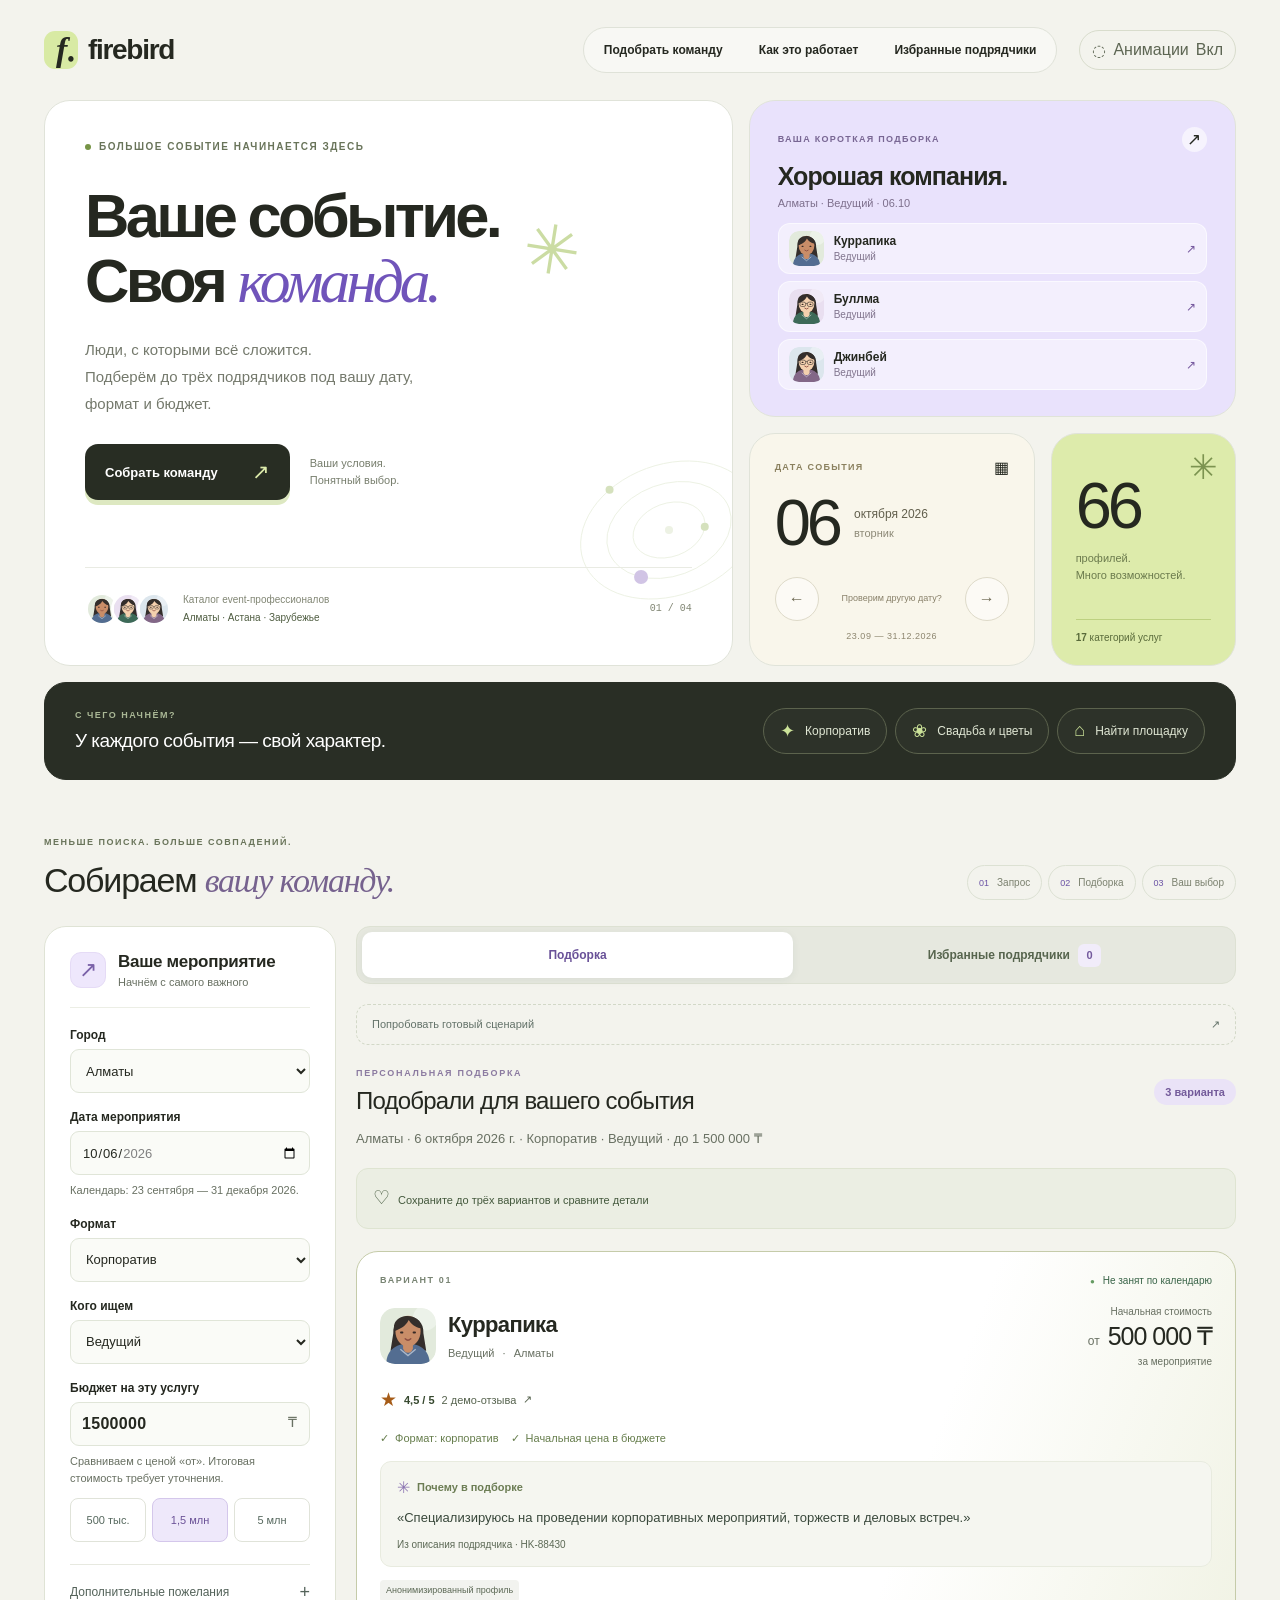
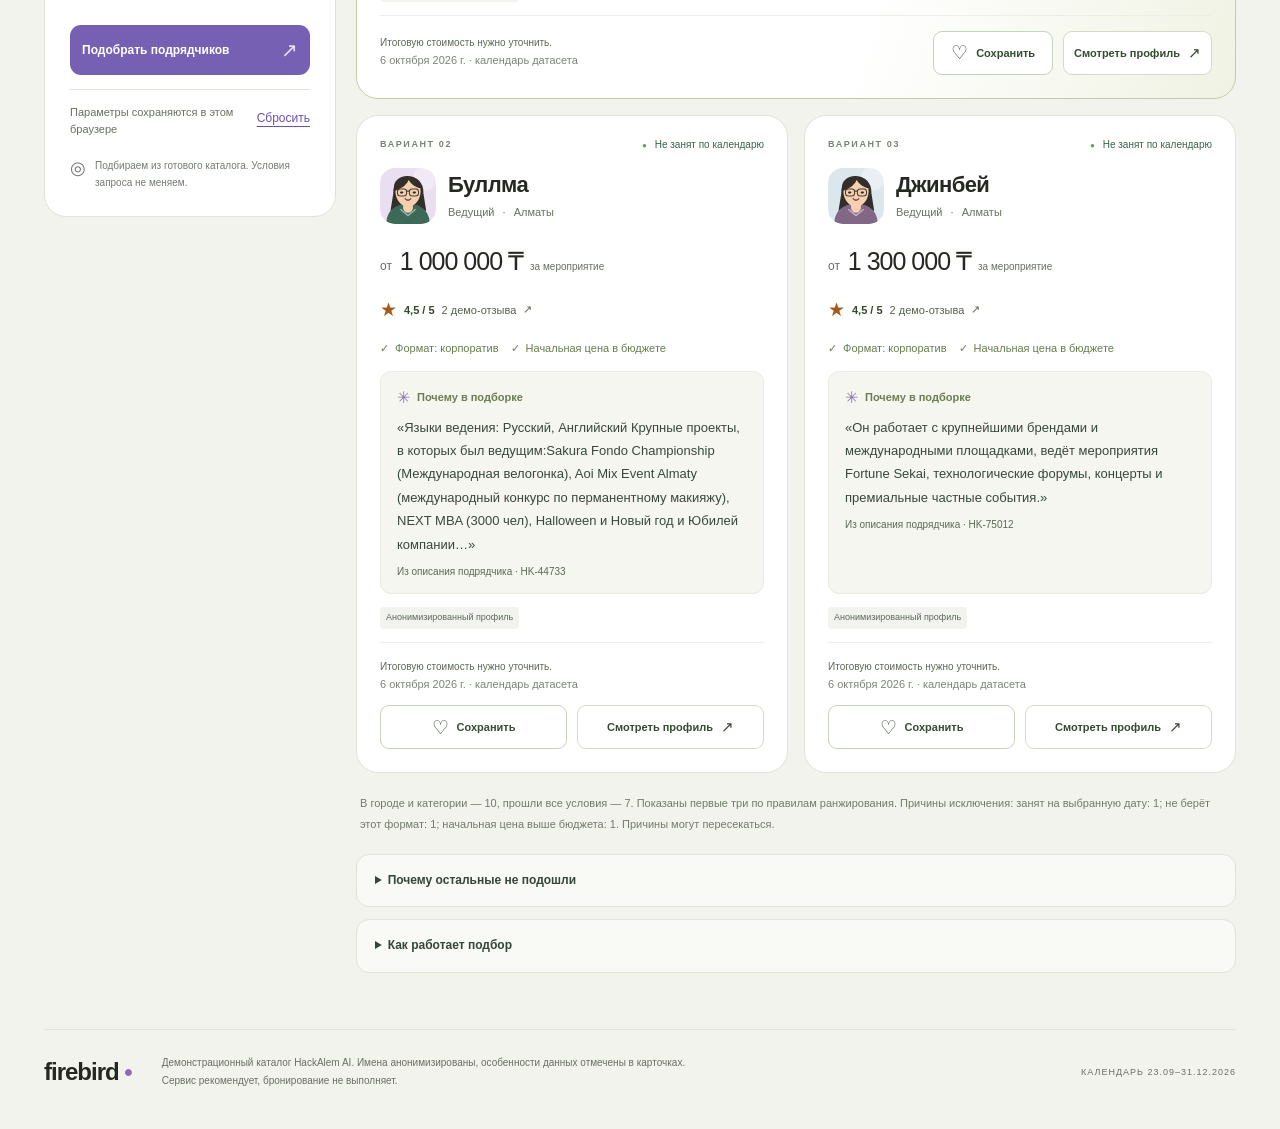
==== commit b4c48855: "Refresh UX script version on home page" ====
--- a/index.html
+++ b/index.html
@@ -13,7 +13,7 @@
   <script defer src="catalog.js?v=e149bff133"></script>
   <script defer src="matcher.js?v=8f1fb8eca0"></script>
   <script defer src="app.js?v=9856ba12ef"></script>
-  <script defer src="ux.js?v=8124599a07"></script>
+  <script defer src="ux.js?v=afd1215ea0"></script>
   <script defer src="community-data.js?v=aa71f1b09f"></script>
   <script defer src="community.js?v=fe04480d75"></script>
   <script defer src="bento.js?v=6c5230f53e"></script>
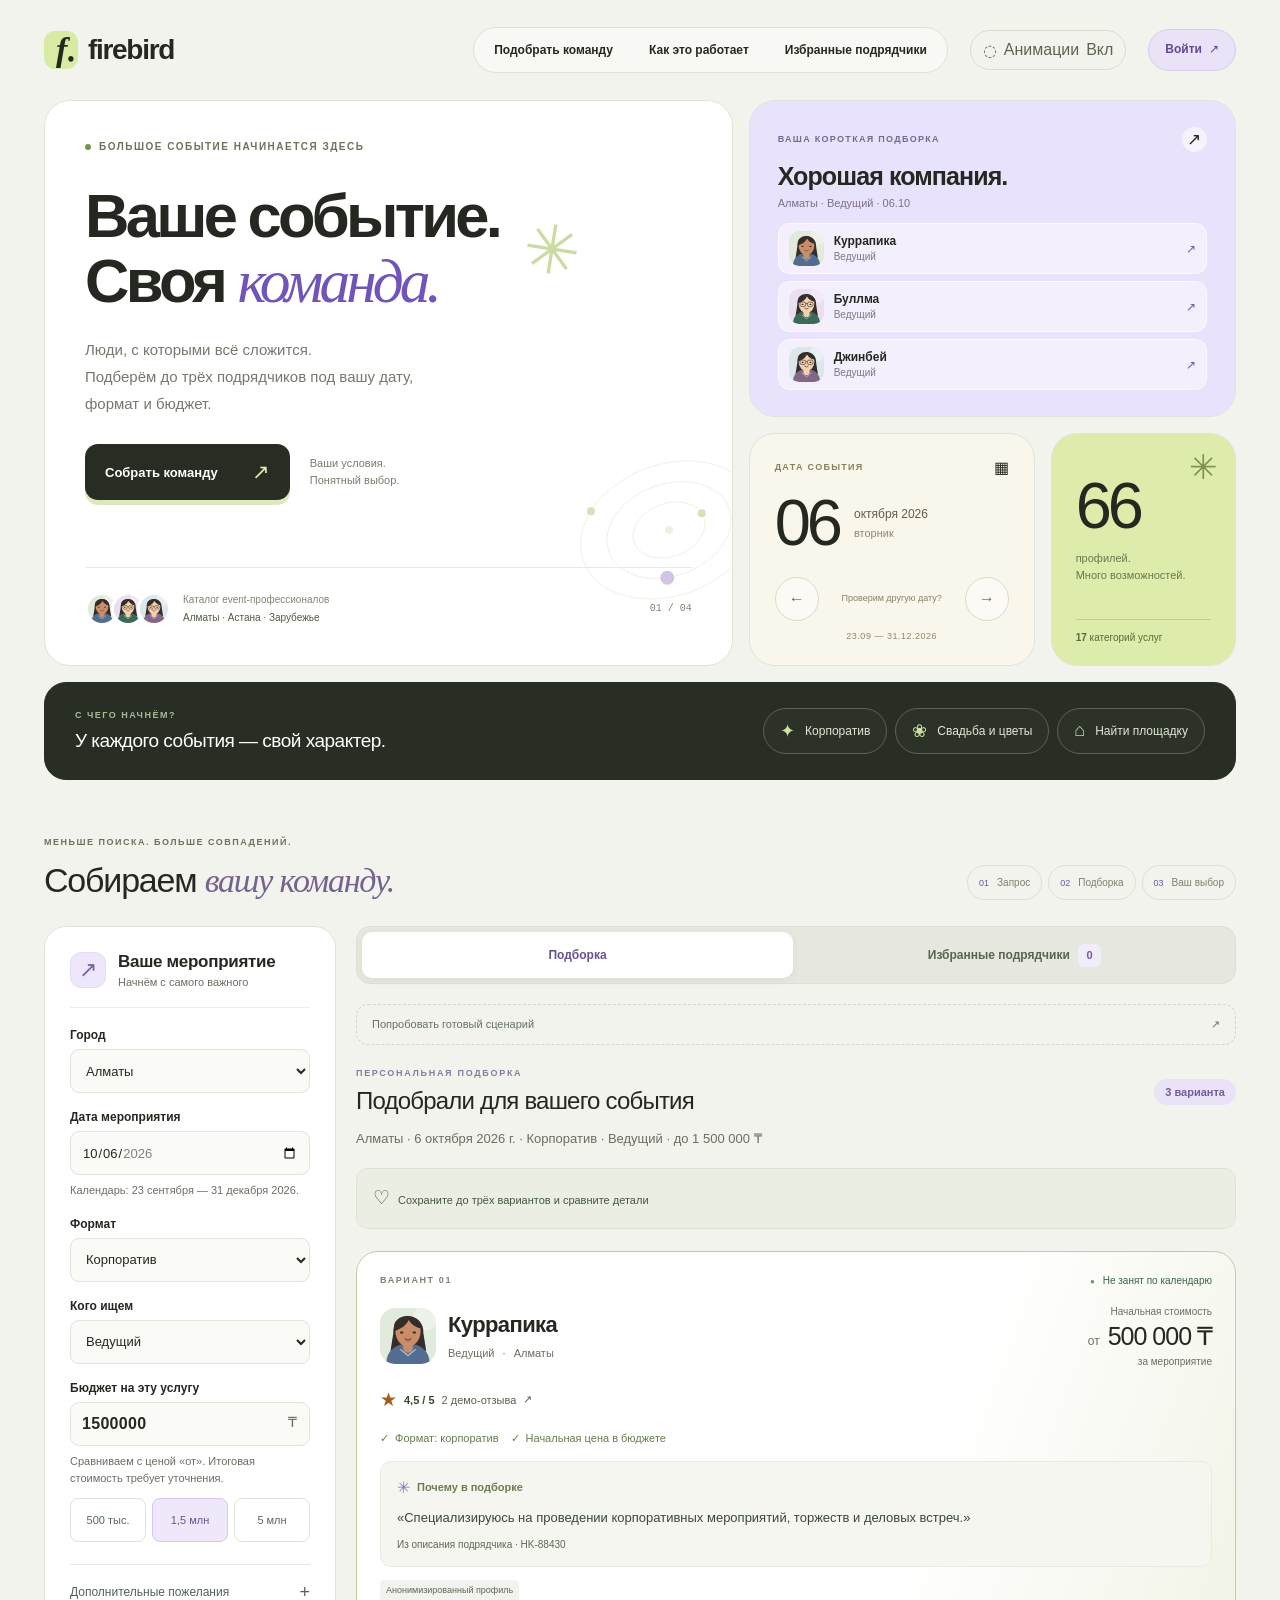
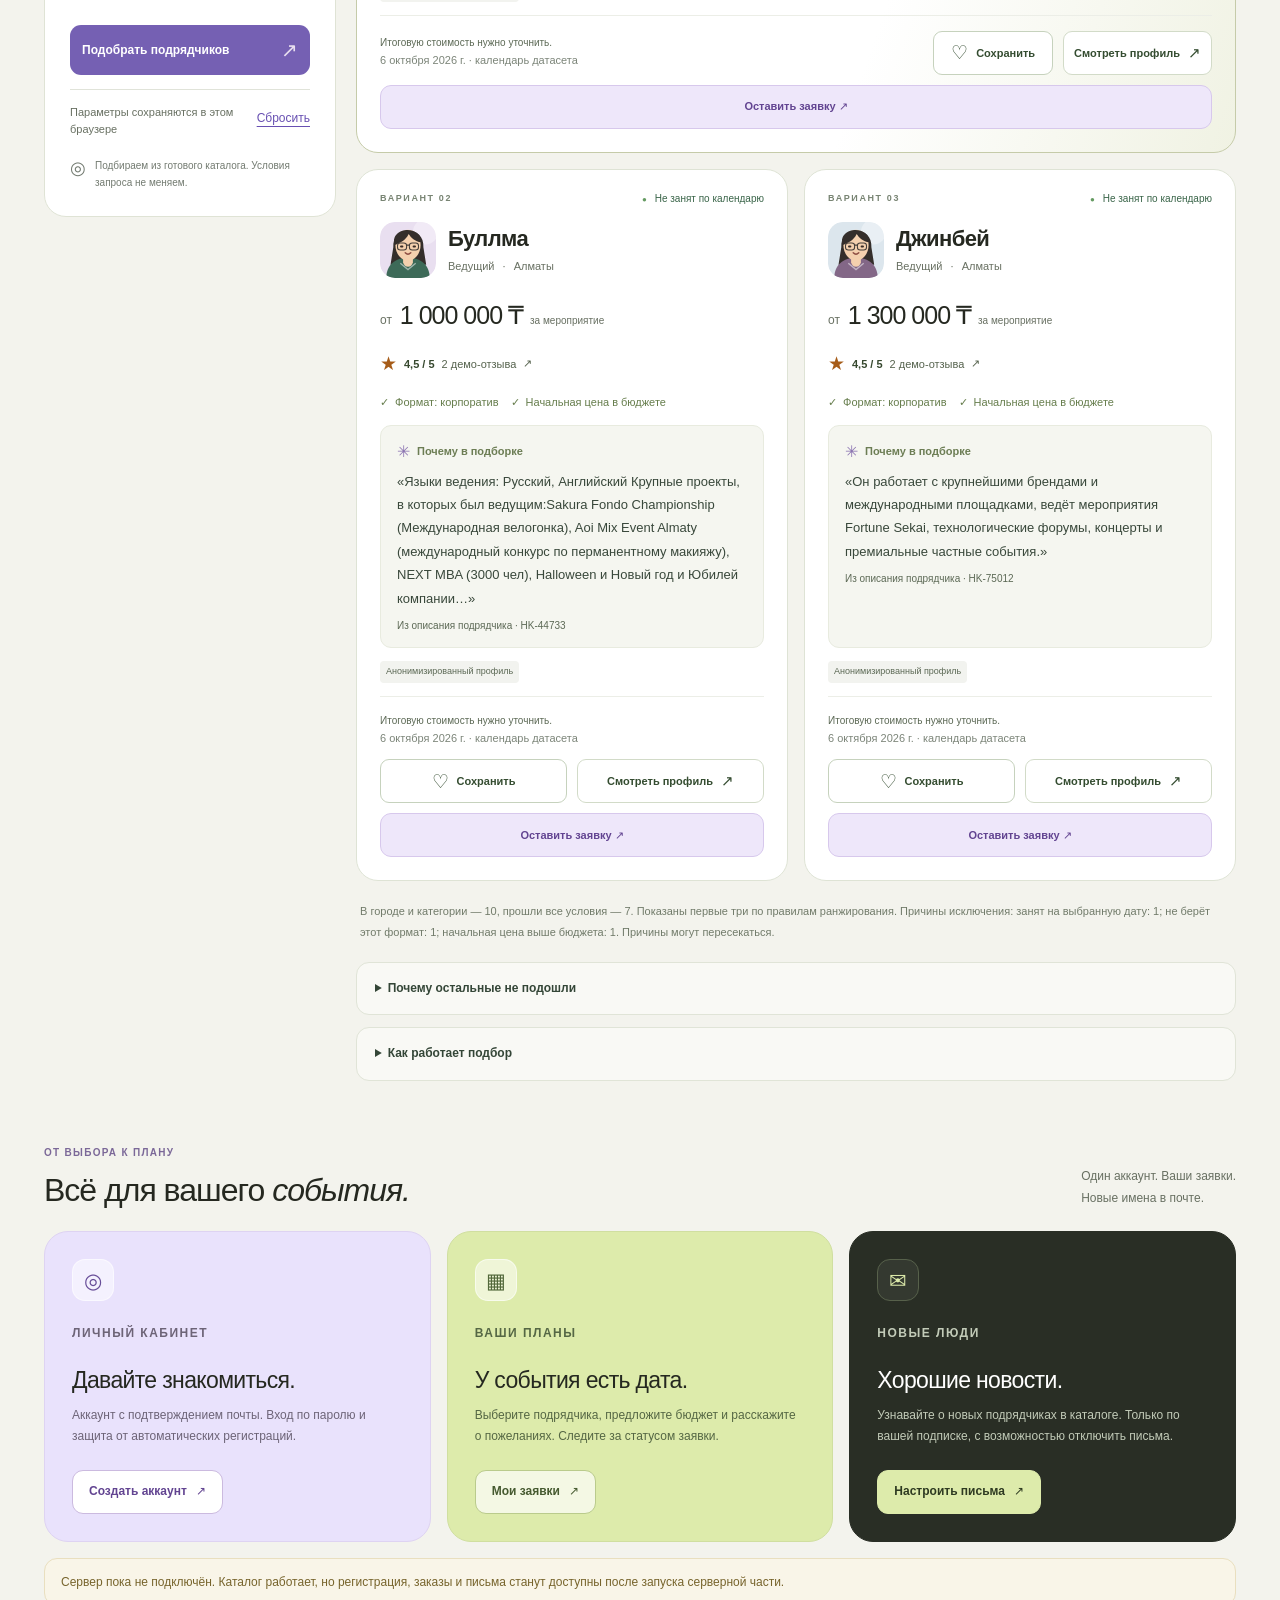
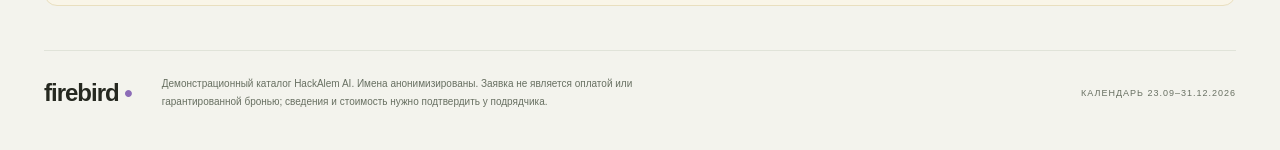
==== commit 8c713d99: "Add accounts, order requests and Kazakhstan cities Integrate account, subscription and order UI into" ====
--- a/index.html
+++ b/index.html
@@ -10,13 +10,15 @@
   <link rel="stylesheet" href="ux.css?v=a194a48420">
   <link rel="stylesheet" href="community.css?v=c424feb9d4">
   <link rel="stylesheet" href="bento.css?v=e189c31ec9">
-  <script defer src="catalog.js?v=e149bff133"></script>
+  <script defer src="catalog.js?v=aee173b22f"></script>
   <script defer src="matcher.js?v=8f1fb8eca0"></script>
   <script defer src="app.js?v=9856ba12ef"></script>
-  <script defer src="ux.js?v=afd1215ea0"></script>
+  <script defer src="ux.js?v=afd1215ea0"></script>
   <script defer src="community-data.js?v=aa71f1b09f"></script>
   <script defer src="community.js?v=fe04480d75"></script>
-  <script defer src="bento.js?v=6c5230f53e"></script>
+  <script defer src="bento.js?v=6c5230f53e"></script>
+  <link rel="stylesheet" href="accounts.css?v=f224e15ce8">
+  <script defer src="accounts.js?v=f37364d900"></script>
 </head>
 <body>
   <a class="skip-link" href="#workspace">Перейти к подбору</a>
--- a/accounts.css
+++ b/accounts.css
@@ -0,0 +1,112 @@
+/* Firebird accounts and booking — scoped Bento UI. */
+.topbar:has(.account-nav){flex-wrap:wrap}
+.account-nav{display:flex;align-items:center;gap:7px;min-width:0;max-width:100%}
+.account-nav button{display:inline-flex;align-items:center;justify-content:center;gap:7px;min-height:42px;max-width:100%;border:1px solid #d8dccc;border-radius:99px;padding:10px 16px;background:#fff;color:#514363;font-size:12px;font-weight:600;line-height:1.3;overflow-wrap:anywhere}
+.account-nav button:first-child{background:#eae3f7;border-color:#d8cdec;color:#624894}
+.account-nav button:hover:not(:disabled){background:#ded3f3;border-color:#b9a3d8}
+.account-hub{width:100%;max-width:1392px;margin:52px auto 38px;scroll-margin-top:24px}
+.account-heading{display:flex;align-items:flex-end;justify-content:space-between;gap:24px;margin-bottom:22px;min-width:0}
+.account-heading>div{min-width:0}
+.account-heading .bento-label,.account-heading .eyebrow{margin:0 0 11px;color:#7b6898;font-size:10px;letter-spacing:1.3px}
+.account-heading h2{font-size:clamp(27px,2.5vw,34px);font-weight:500;letter-spacing:-1px;line-height:1.2}
+.account-heading>p,.account-summary{max-width:440px;margin:0;color:var(--muted,#687062);font-size:12px;line-height:1.8;overflow-wrap:anywhere}
+.account-grid{display:grid;grid-template-columns:repeat(3,minmax(0,1fr));gap:16px}
+.account-tile{display:flex;flex-direction:column;align-items:flex-start;min-width:0;min-height:248px;padding:27px;border:1px solid #e0e3d9;border-radius:24px;background:#fff;transition:transform .3s var(--ease,ease),box-shadow .3s var(--ease,ease)}
+.account-tile--accent{background:var(--lavender,#e9e2fc);border-color:#ded3f2}
+.account-tile--lime{background:var(--lime,#ddebab);border-color:#d0dfa0}
+.account-tile--dark{background:#292e25;border-color:#292e25;color:#fff}
+.account-tile-icon{display:grid;place-items:center;flex-shrink:0;width:42px;height:42px;margin-bottom:22px;border:1px solid #ffffff8c;border-radius:13px;background:#ffffff85;color:#674d98;font-size:21px;line-height:1}
+.account-tile--lime .account-tile-icon{color:#52683a}
+.account-tile--dark .account-tile-icon{background:#ffffff0d;border-color:#57614b;color:#ddebab}
+.account-tile h3{margin:0 0 10px;font-size:23px;font-weight:500;line-height:1.2;letter-spacing:-.65px;overflow-wrap:anywhere}
+.account-tile p{margin:0 0 22px;color:#6d6477;font-size:12px;line-height:1.8;overflow-wrap:anywhere}
+.account-tile--lime p{color:#556744}
+.account-tile--dark p{color:#c2cbb8}
+.account-action,.order-create-btn{display:inline-flex;align-items:center;justify-content:center;gap:9px;min-height:44px;max-width:100%;border:1px solid #cbbadf;border-radius:11px;background:#fff;color:#624491;padding:11px 16px;font-size:12px;font-weight:600;line-height:1.4;text-decoration:none;overflow-wrap:anywhere;transition:background .2s,border-color .2s,box-shadow .2s,transform .2s}
+.account-tile>.account-action{margin-top:auto}
+.account-action:hover:not(:disabled),.order-create-btn:hover:not(:disabled){background:#f6f0ff;border-color:#a58bbb;box-shadow:0 4px 14px #4632580d}
+.account-tile--lime .account-action{background:#ffffffad;border-color:#bacb8c;color:#465a30}
+.account-tile--lime .account-action:hover:not(:disabled){background:#fff;border-color:#8b9e63}
+.account-tile--dark .account-action{background:#ddebab;border-color:#ddebab;color:#2e3a21}
+.account-tile--dark .account-action:hover:not(:disabled){background:#e8f3c6;border-color:#e8f3c6}
+.account-status{margin:16px 0 0;border:1px solid #ddd5e8;border-radius:13px;padding:13px 16px;background:#f0ebf7;color:#665474;font-size:12px;line-height:1.7;overflow-wrap:anywhere}
+.account-status[data-state=offline]{background:#f9f5e8;border-color:#e9dfbf;color:#77642c}
+.account-status[data-state=ready]{background:#edf3e2;border-color:#d1dfbd;color:#4e683b}
+.account-status[data-state=development]{background:#f1ebfa;border-color:#d9ccea;color:#71578c}
+.account-status:empty,.account-message:empty{display:none}
+.account-dialog{width:min(560px,calc(100% - 32px));max-height:90vh;max-height:90dvh;border:1px solid #e0dce8;border-radius:28px;padding:28px;background:#fbfcf8;color:var(--ink,#252820);overflow-y:auto;overscroll-behavior:contain;scrollbar-gutter:stable;box-shadow:0 28px 100px #29223536}
+.account-dialog::backdrop{background:#29233780;backdrop-filter:blur(7px)}
+.account-dialog .dialog-header{align-items:flex-start;gap:14px;margin-bottom:22px}
+.account-dialog .dialog-header>div{min-width:0}
+.account-dialog .dialog-header h2{margin:5px 0 0;font-size:27px;line-height:1.2;letter-spacing:-.7px;font-weight:500;overflow-wrap:anywhere}
+.account-dialog .dialog-header .eyebrow{color:#826b9e;font-size:9px;line-height:1.5;letter-spacing:1.3px}
+.account-dialog .dialog-header .icon-button{width:40px;min-width:40px;height:40px;border-color:#dfd9e7;background:#f0ebf5;color:#705c88}
+.account-tabs{display:flex;gap:5px;margin:0 0 22px;border:1px solid #e1dce8;border-radius:13px;padding:5px;background:#ece8f1}
+.account-tabs button{flex:1;min-width:0;min-height:42px;border:0;border-radius:9px;padding:10px 12px;background:transparent;color:#756780;font-size:12px;font-weight:600;line-height:1.4;overflow-wrap:anywhere}
+.account-tabs button[aria-pressed=true]{background:#fff;color:#644997;box-shadow:0 2px 5px #30243c0a}
+.account-tabs button:hover:not([aria-pressed=true]):not(:disabled){background:#f7f4fa}
+.account-form{display:grid;gap:15px;min-width:0}
+.account-form>div,.account-form>label,.account-form>fieldset{min-width:0}
+.account-form label{display:block;margin:0;font-size:12px;line-height:1.5;font-weight:600;color:#535c4b;overflow-wrap:anywhere}
+.account-form label input:not([type=checkbox]):not([type=radio]),.account-form label select,.account-form label textarea{margin-top:7px}
+.account-form input:not([type=checkbox]):not([type=radio]),.account-form select,.account-form textarea{display:block;width:100%;min-width:0;min-height:46px;margin:0;border:1px solid #dce1d3;border-radius:11px;padding:11px 13px;background:#fff;color:var(--ink,#252820);font:inherit;font-size:14px;line-height:1.5;box-shadow:none}
+.account-form input::placeholder,.account-form textarea::placeholder{color:#8b9182;opacity:1}
+.account-form textarea{min-height:118px;max-height:360px;resize:vertical}
+.account-form input:hover:not(:disabled),.account-form select:hover:not(:disabled),.account-form textarea:hover:not(:disabled){border-color:#b0a1c4}
+.account-form input:focus-visible,.account-form select:focus-visible,.account-form textarea:focus-visible{outline:3px solid #b7a0dd;outline-offset:2px;border-color:#9072b8}
+.account-form [aria-invalid=true]{border-color:#b05c5c!important;background:#fffafa!important}
+.account-form fieldset{margin:0;padding:0;border:0}
+.account-form legend{margin-bottom:8px;font-size:12px;font-weight:600}
+.account-help{margin:0;color:#757e6b;font-size:11px;line-height:1.75;overflow-wrap:anywhere}
+.account-help a{text-underline-offset:3px;color:#75599d}
+.account-dialog>.account-help{margin:15px 0}
+.account-message{margin:14px 0 0;padding:12px 14px;border:1px solid #d9cce9;border-radius:11px;background:#f1ebfa;color:#6f568b;font-size:12px;line-height:1.7;overflow-wrap:anywhere}
+.account-message[data-kind=error]{border-color:#e5c7c4;background:#fff0ee;color:#8a3e36}
+.account-message[data-kind=success]{border-color:#cbdeb9;background:#edf5e4;color:#476b33}
+.account-form .account-message{margin:0}
+.account-actions{display:flex;flex-wrap:wrap;align-items:center;gap:9px;margin-top:5px;min-width:0}
+.account-actions>.account-action{flex:1 1 150px;background:#7457ae;border-color:#7457ae;color:#fff}
+.account-actions>.account-action:hover:not(:disabled){background:#614398;border-color:#614398}
+.account-secondary{display:inline-flex;align-items:center;justify-content:center;gap:7px;min-height:44px;max-width:100%;padding:10px 14px;border:1px solid #dadfcf;border-radius:11px;background:#fff;color:#657156;font:inherit;font-size:12px;font-weight:500;line-height:1.4;text-decoration:none;overflow-wrap:anywhere}
+.account-secondary:hover:not(:disabled){background:#eef2e7;border-color:#b4c1a0}
+.account-captcha{min-width:0;min-height:65px;max-width:100%;margin:2px 0;overflow:visible}
+.account-captcha:empty{min-height:0;margin:0}
+.account-checkbox,.account-checkbox label,.account-form label.account-checkbox{display:flex;align-items:flex-start;gap:10px;margin:2px 0;font-size:12px;line-height:1.7;font-weight:400}
+.account-checkbox input[type=checkbox]{width:18px;min-width:18px;min-height:18px;height:18px;margin:2px 0 0;accent-color:#7457ae;cursor:pointer}
+.account-order-list{display:grid;gap:12px;list-style:none;margin:18px 0 0;padding:0;min-width:0}
+.account-order{min-width:0;border:1px solid #e0e4d7;border-radius:17px;padding:19px;background:#fff}
+.account-order-top{display:flex;flex-wrap:wrap;align-items:flex-start;justify-content:space-between;gap:10px;min-width:0}
+.account-order-top>div{min-width:0;flex:1 1 170px}
+.account-order h3{margin:0;font-size:16px;font-weight:600;line-height:1.5;letter-spacing:-.25px;overflow-wrap:anywhere}
+.account-order p{margin:12px 0 0;color:#6d7662;font-size:12px;line-height:1.8;overflow-wrap:anywhere;white-space:pre-wrap}
+.order-state{display:inline-flex;align-items:center;gap:5px;max-width:100%;padding:5px 9px;border:1px solid #d7cbe6;border-radius:99px;background:#efe8f9;color:#6d518e;font-size:10px;line-height:1.5;overflow-wrap:anywhere}
+.order-state[data-status=pending]{background:#faf1df;border-color:#eaddbc;color:#87662b}
+.order-state[data-status=accepted]{background:#eaf2df;border-color:#c9dab5;color:#506f3b}
+.order-state[data-status=declined]{background:#fbeae7;border-color:#e6cac3;color:#935146}
+.order-state[data-status=cancelled]{background:#f0f1ed;border-color:#dce0d3;color:#737b68}
+.account-order-facts{display:flex;flex-wrap:wrap;align-items:baseline;gap:7px 17px;margin:12px 0 0;color:#6c765f;font-size:11px;line-height:1.7;overflow-wrap:anywhere}
+.account-order-facts strong{font-size:14px;font-weight:600;color:#535d47}
+.account-order .account-actions{margin-top:14px}
+.account-order .account-secondary{min-height:38px;padding:8px 11px;font-size:11px}
+.account-empty{padding:28px 22px;border:1px dashed #d7ddcc;border-radius:17px;background:#f5f7ef;color:#788169;font-size:13px;line-height:1.8;text-align:center;overflow-wrap:anywhere}
+.account-empty h3{margin:0 0 9px;color:#59674a;font-size:19px;letter-spacing:-.3px;font-weight:500}
+.account-empty p{margin:0;font-size:12px}
+.account-provider{display:flex;align-items:center;gap:12px;min-width:0;margin:0 0 18px;padding:13px;border:1px solid #ded6e9;border-radius:14px;background:#f1ecf8}
+.account-provider-avatar{display:grid;place-items:center;flex-shrink:0;width:44px;height:44px;border-radius:12px;overflow:hidden;background:#e1d5f0;color:#785a99;font-size:16px}
+.account-provider-avatar svg,.account-provider-avatar img{display:block;width:100%;height:100%;object-fit:cover}
+.account-provider>div:not(.account-provider-avatar){min-width:0}
+.account-provider strong{display:block;font-size:14px;line-height:1.5;overflow-wrap:anywhere}
+.account-provider small{margin:3px 0 0;color:#7a6a88;font-size:11px;line-height:1.5;overflow-wrap:anywhere}
+.account-dialog .account-summary{margin:0 0 17px;max-width:none}
+.order-create-btn{margin-top:12px;align-self:stretch;background:#eee7fa;border-color:#d7c8ec}
+.card-bottom .order-create-btn{flex:1 1 100%;width:100%;margin-top:0;min-height:44px;font-size:11px}
+.account-hub button:disabled,.account-dialog button:disabled,.account-nav button:disabled,.order-create-btn:disabled{opacity:.55;cursor:not-allowed;box-shadow:none;transform:none}
+.account-form input:disabled,.account-form select:disabled,.account-form textarea:disabled{opacity:.65;cursor:not-allowed;background:#f0f2eb}
+.account-hub button:focus-visible,.account-hub a:focus-visible,.account-dialog button:focus-visible,.account-dialog a:focus-visible,.account-nav button:focus-visible,.order-create-btn:focus-visible{outline:3px solid #9777c4;outline-offset:4px}
+@media(hover:hover) and (pointer:fine){.account-tile:hover{transform:translateY(-3px);box-shadow:0 12px 30px #302a3810}}
+@media(max-width:1150px){.topbar .account-nav{margin-left:auto}.account-nav button{padding:9px 13px;font-size:11px}.account-tile{padding:23px}.account-tile h3{font-size:21px}}
+@media(max-width:900px){.account-heading{align-items:flex-start;flex-direction:column;gap:13px}.account-heading>p,.account-summary{max-width:580px}.account-grid{gap:13px}.account-tile{padding:21px;min-height:270px}.account-tile h3{font-size:20px}.account-tile-icon{margin-bottom:20px}.account-tile .account-action{width:100%;padding:10px 12px;font-size:11px}}
+@media(max-width:700px){.topbar .account-nav{display:flex;flex-basis:100%;justify-content:flex-end;margin-left:0;gap:7px;padding-top:2px}.account-nav button{min-height:42px;padding:9px 14px;font-size:12px}.account-hub{margin:36px auto 30px}.account-heading{gap:12px;margin-bottom:18px}.account-heading h2{font-size:30px}.account-heading>p,.account-summary{font-size:12px}.account-grid{grid-template-columns:1fr;gap:12px}.account-tile{min-height:0;padding:24px;border-radius:21px}.account-tile-icon{width:40px;height:40px;margin-bottom:17px}.account-tile h3{font-size:24px}.account-tile p{font-size:13px;margin-bottom:20px}.account-tile .account-action{width:auto;min-height:46px;padding:12px 17px;font-size:12px}.account-status{padding:13px 14px;font-size:11px}.account-dialog{width:calc(100% - 24px);padding:23px;border-radius:23px}.account-dialog .dialog-header h2{font-size:25px}.account-form{gap:17px}.account-form label{font-size:13px}.account-form input:not([type=checkbox]):not([type=radio]),.account-form select,.account-form textarea{font-size:16px;min-height:48px}.account-help{font-size:12px}.account-tabs button{font-size:12px;min-height:44px}.account-checkbox,.account-form label.account-checkbox{font-size:12px}.account-order{padding:16px}.account-actions>.account-action,.account-actions>.account-secondary{min-height:46px}.account-order-facts{font-size:12px}.account-order-facts strong{font-size:15px}}
+@media(max-width:360px){.topbar .account-nav{justify-content:stretch}.account-nav button{flex:1;min-width:0;padding:9px 11px;font-size:11px}.account-dialog{width:calc(100% - 20px);padding:18px;border-radius:21px}.account-dialog .dialog-header h2{font-size:23px}.account-dialog .dialog-header .icon-button{width:36px;min-width:36px;height:36px}.account-tabs button{padding:10px 7px}.account-actions{gap:8px}.account-actions>*{flex-basis:100%}.account-tile{padding:22px}.account-heading h2{font-size:28px}.account-provider{padding:11px;gap:10px}.account-provider-avatar{width:38px;height:38px}.account-captcha{margin-inline:-4px}}
+@media(prefers-reduced-motion:reduce){.account-tile,.account-action,.account-nav button,.order-create-btn{transition:none!important;animation:none!important;transform:none!important}}
+html.motion-off .account-tile,html.motion-off .account-action,html.motion-off .order-create-btn,html.motion-off .account-nav button{transition:none!important;animation:none!important;transform:none!important}
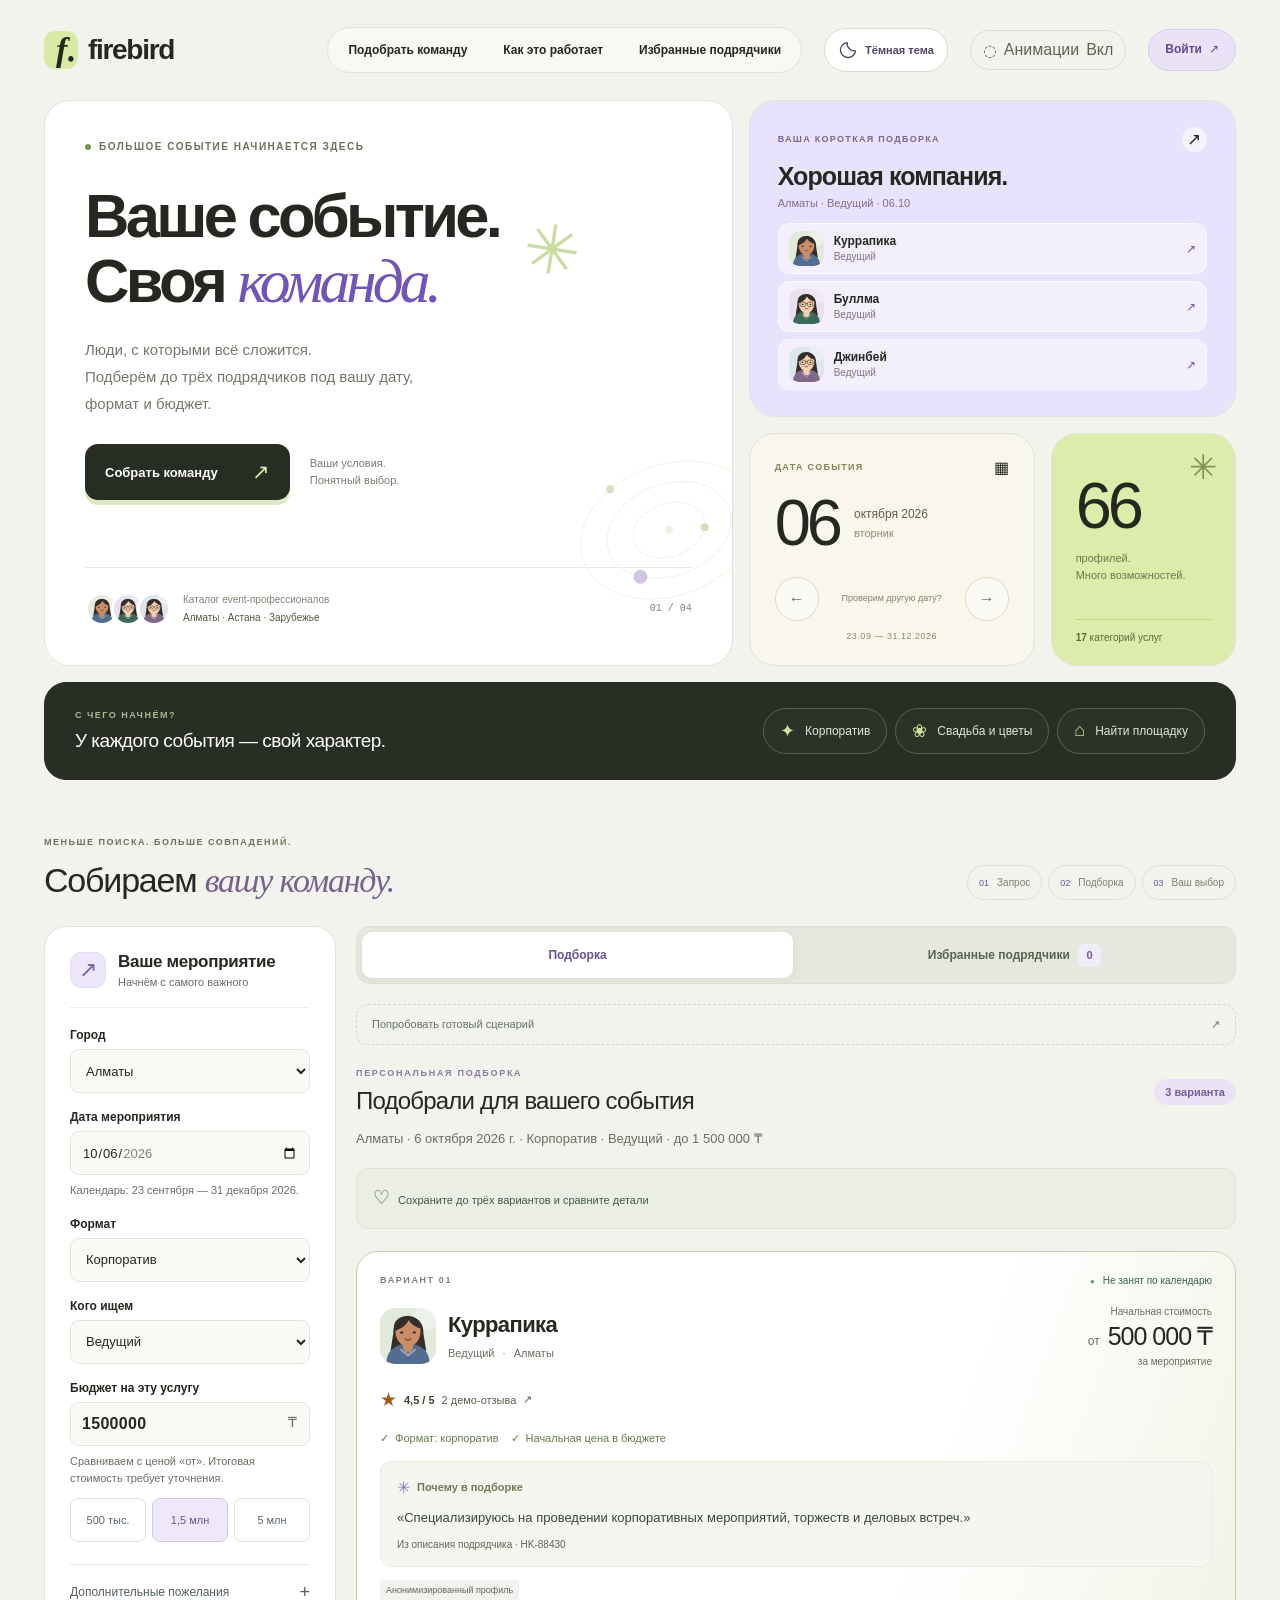
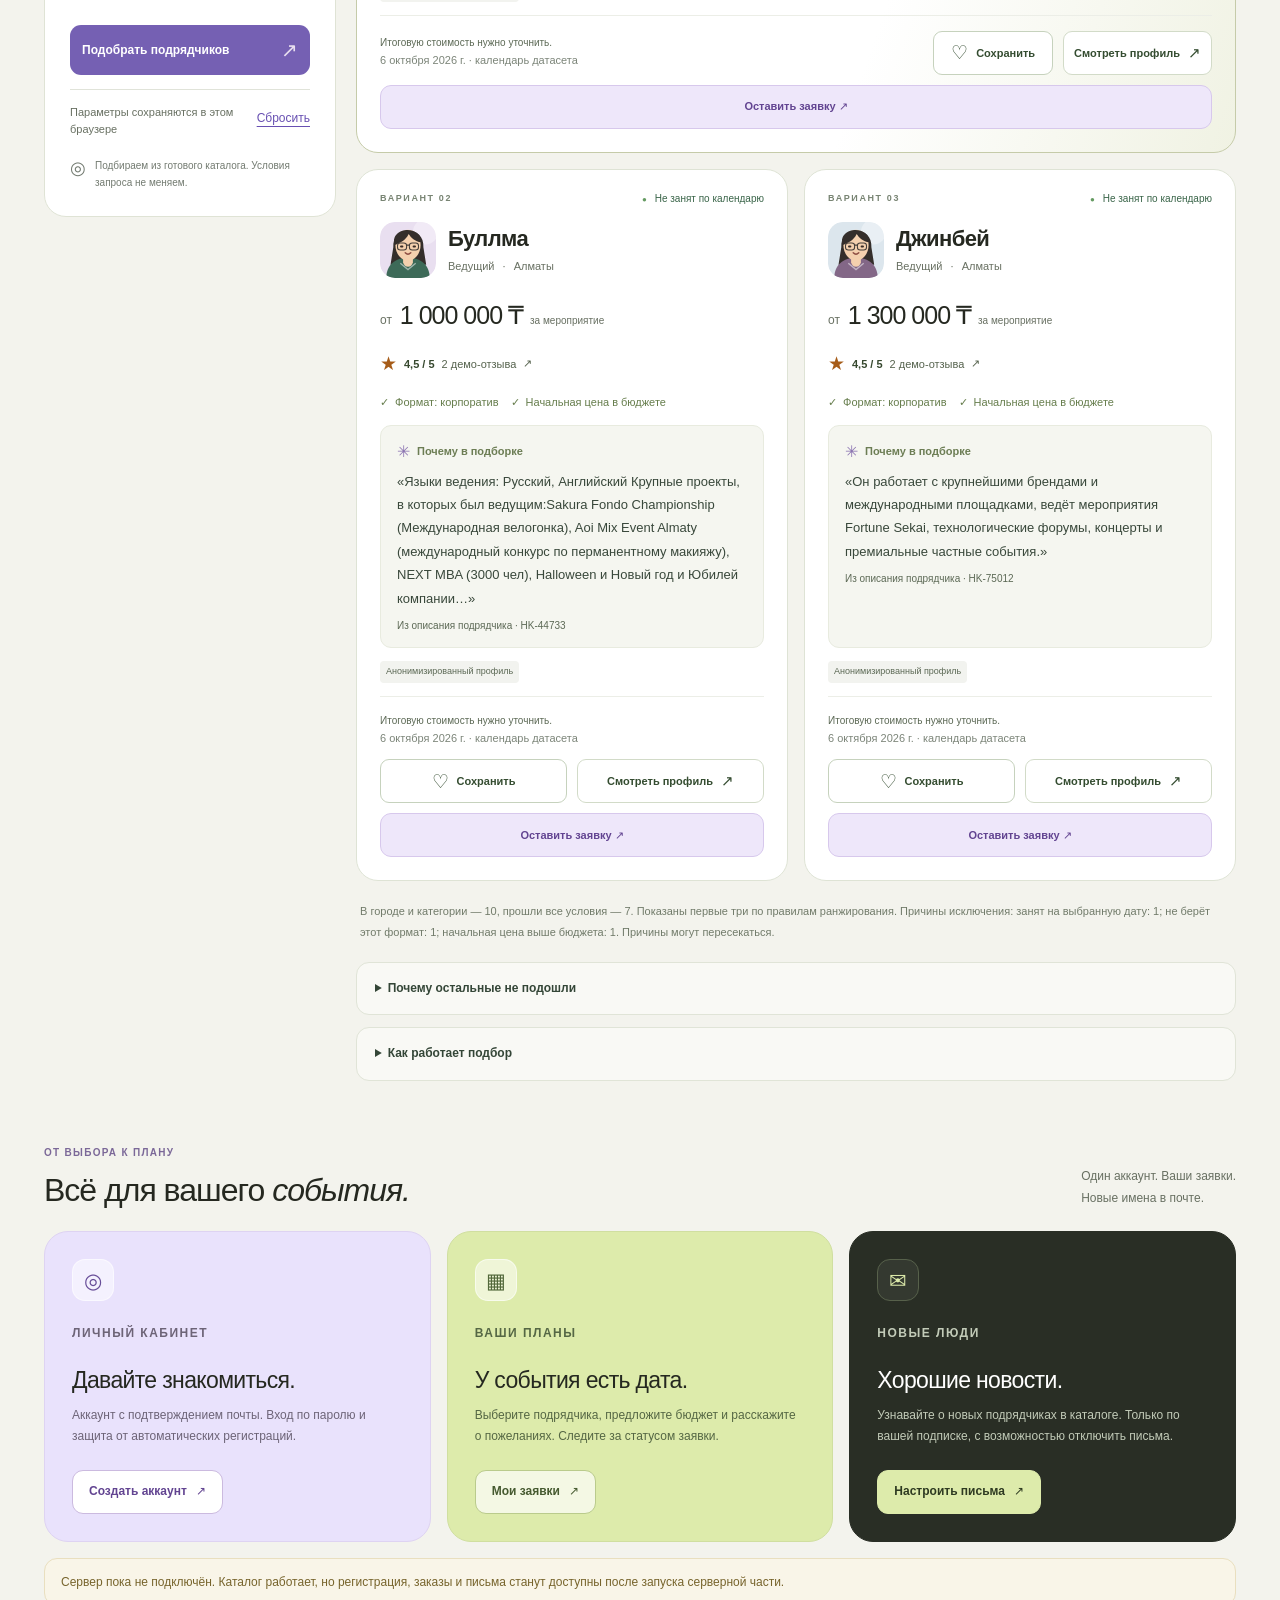
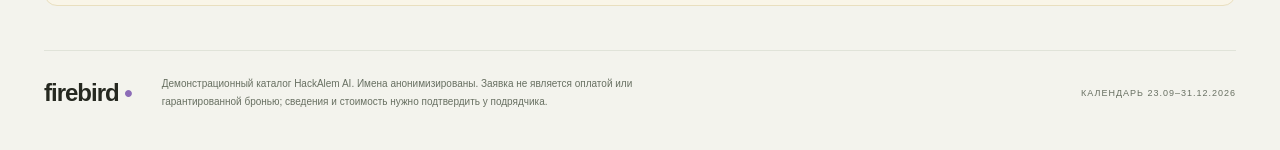
==== commit ec9cf23e: "Add persistent light and dark theme switch Add an accessible header toggle with saved preference and" ====
--- a/index.html
+++ b/index.html
@@ -1,90 +1,93 @@
-<!doctype html>
-<html lang="ru">
-<head>
-  <meta charset="utf-8">
-  <meta name="viewport" content="width=device-width, initial-scale=1">
-  <meta name="description" content="Подбор до трёх event-подрядчиков по городу, дате, формату и бюджету. Демонстрационный прототип.">
-  <title>Firebird — подбор подрядчиков</title>
-  <link rel="icon" type="image/svg+xml" href="data:image/svg+xml,%3Csvg xmlns='http://www.w3.org/2000/svg' viewBox='0 0 32 32'%3E%3Crect width='32' height='32' rx='8' fill='%23f26135'/%3E%3Cpath d='M10 24V8h14v4H14v3h8v4h-8v5z' fill='white'/%3E%3C/svg%3E">
-  <link rel="stylesheet" href="styles.css?v=8e23a8dad6">
-  <link rel="stylesheet" href="ux.css?v=a194a48420">
-  <link rel="stylesheet" href="community.css?v=c424feb9d4">
-  <link rel="stylesheet" href="bento.css?v=e189c31ec9">
-  <script defer src="catalog.js?v=aee173b22f"></script>
-  <script defer src="matcher.js?v=8f1fb8eca0"></script>
-  <script defer src="app.js?v=9856ba12ef"></script>
+<!doctype html>
+<html lang="ru">
+<head>
+  <meta charset="utf-8">
+  <meta name="viewport" content="width=device-width, initial-scale=1">
+  <meta name="description" content="Подбор до трёх event-подрядчиков по городу, дате, формату и бюджету. Демонстрационный прототип.">
+  <title>Firebird — подбор подрядчиков</title>
+  <link rel="icon" type="image/svg+xml" href="data:image/svg+xml,%3Csvg xmlns='http://www.w3.org/2000/svg' viewBox='0 0 32 32'%3E%3Crect width='32' height='32' rx='8' fill='%23f26135'/%3E%3Cpath d='M10 24V8h14v4H14v3h8v4h-8v5z' fill='white'/%3E%3C/svg%3E">
+  <script src="theme.js?v=8add87d354"></script>
+  <link rel="stylesheet" href="styles.css?v=8e23a8dad6">
+  <link rel="stylesheet" href="ux.css?v=a194a48420">
+  <link rel="stylesheet" href="community.css?v=c424feb9d4">
+  <link rel="stylesheet" href="bento.css?v=e189c31ec9">
+  <script defer src="catalog.js?v=aee173b22f"></script>
+  <script defer src="matcher.js?v=8f1fb8eca0"></script>
+  <script defer src="app.js?v=9856ba12ef"></script>
   <script defer src="ux.js?v=afd1215ea0"></script>
-  <script defer src="community-data.js?v=aa71f1b09f"></script>
-  <script defer src="community.js?v=fe04480d75"></script>
+  <script defer src="community-data.js?v=aa71f1b09f"></script>
+  <script defer src="community.js?v=fe04480d75"></script>
   <script defer src="bento.js?v=6c5230f53e"></script>
   <link rel="stylesheet" href="accounts.css?v=f224e15ce8">
-  <script defer src="accounts.js?v=f37364d900"></script>
-</head>
-<body>
-  <a class="skip-link" href="#workspace">Перейти к подбору</a>
-  <header class="topbar">
-    <a class="brand" href="./index.html" aria-label="Firebird, главная"><span class="brandmark" aria-hidden="true">f<span>•</span></span>firebird<span class="brand-caption">Событие начинается с людей</span></a>
-    <nav class="topnav" aria-label="Основная навигация"><a href="#workspace">Подобрать команду</a><a href="#method">Как это работает</a></nav><span class="demo-badge"><i aria-hidden="true"></i><span id="catalog-count">66</span> профилей в каталоге</span>
-  </header>
-  <main>
-    <section class="bento-hero" aria-labelledby="page-title">
-      <div class="bento-tile hero-story">
-        <canvas id="bento-orbit" aria-hidden="true"></canvas>
-        <p class="bento-label"><span class="status-dot" aria-hidden="true"></span> БОЛЬШОЕ СОБЫТИЕ НАЧИНАЕТСЯ ЗДЕСЬ</p>
-        <h1 id="page-title">Ваше событие.<br>Своя <em>команда.</em><span class="hero-spark" aria-hidden="true">✳</span></h1>
-        <p class="bento-lead">Люди, с которыми всё сложится.<br>Подберём до трёх подрядчиков под вашу дату,<br class="desktop-break"> формат и бюджет.</p>
-        <div class="hero-actions"><a class="bento-cta" href="#workspace">Собрать команду <span aria-hidden="true">↗</span></a><span>Ваши условия.<br>Понятный выбор.</span></div>
-        <div class="story-foot"><div id="hero-avatar-stack" class="avatar-stack" aria-hidden="true"></div><span>Каталог event-профессионалов<br><strong>Алматы · Астана · Зарубежье</strong></span><span class="story-index" aria-hidden="true">01 / 04</span></div>
-      </div>
-      <div class="bento-tile hero-people">
-        <div class="tile-heading"><p class="bento-label">ВАША КОРОТКАЯ ПОДБОРКА</p><span class="tile-symbol" aria-hidden="true">↗</span></div>
-        <h2>Хорошая компания.</h2><p class="tile-caption" id="hero-team-caption">Под ваш последний запрос</p><div id="hero-team" class="hero-team"></div>
-      </div>
-      <div class="bento-tile hero-date">
-        <div class="tile-heading"><p class="bento-label">ДАТА СОБЫТИЯ</p><span aria-hidden="true">▦</span></div>
-        <div class="date-display"><strong id="hero-day">06</strong><div><span id="hero-month">октября 2026</span><span id="hero-weekday">вторник</span></div></div>
-        <div class="date-controls"><button type="button" id="previous-date" aria-label="Подобрать на предыдущий день">←</button><span>Проверим другую дату?</span><button type="button" id="next-date" aria-label="Подобрать на следующий день">→</button></div>
-        <span class="calendar-range">23.09 — 31.12.2026</span>
-      </div>
-      <div class="bento-tile hero-stat">
-        <span class="stat-flower" aria-hidden="true">✳</span><div><strong id="bento-profile-count">66</strong><p>профилей.<br>Много возможностей.</p></div><span class="stat-bottom"><b id="bento-category-count">17</b> категорий услуг</span>
-      </div>
-      <div class="bento-tile hero-scenarios"><div><p class="bento-label">С ЧЕГО НАЧНЁМ?</p><h2>У каждого события — свой характер.</h2></div><div class="scenario-chips" aria-label="Готовые сценарии"><button type="button" data-scenario="dense"><span aria-hidden="true">✦</span> Корпоратив</button><button type="button" data-scenario="rare"><span aria-hidden="true">❀</span> Свадьба и цветы</button><button type="button" data-scenario="venue"><span aria-hidden="true">⌂</span> Найти площадку</button></div></div>
-    </section>
-    <div class="workspace-intro"><div><p class="bento-label">МЕНЬШЕ ПОИСКА. БОЛЬШЕ СОВПАДЕНИЙ.</p><h2>Собираем <em>вашу команду.</em></h2></div><div class="step-pills"><span><b>01</b> Запрос</span><span><b>02</b> Подборка</span><span><b>03</b> Ваш выбор</span></div></div>
-    <div class="workspace" id="workspace">
-      <aside class="brief-panel">
-        <div class="panel-heading"><span class="step" aria-hidden="true">↗</span><div><h2>Ваше мероприятие</h2><p class="panel-caption">Начнём с самого важного</p></div></div>
-        <form id="brief-form">
-          <label for="city">Город</label><select id="city" name="city" required></select>
-          <label for="date">Дата мероприятия</label><input id="date" name="date" type="date" min="2026-09-23" max="2026-12-31" required aria-describedby="date-hint"><small id="date-hint">Календарь: 23 сентября — 31 декабря 2026.</small>
-          <label for="format">Формат</label><select id="format" name="format" required></select>
-          <label for="category">Кого ищем</label><select id="category" name="category" required></select>
-          <label for="budget">Бюджет на эту услугу</label><div class="money-input"><input id="budget" name="budget" type="number" min="0" max="1000000000" step="1" value="1500000" inputmode="numeric" required><span>₸</span></div>
-          <small>Сравниваем с ценой «от». Итоговая стоимость требует уточнения.</small>
-          <div class="budget-presets" aria-label="Быстрый выбор бюджета"><button type="button" data-budget="500000">500 тыс.</button><button type="button" data-budget="1500000">1,5 млн</button><button type="button" data-budget="5000000">5 млн</button></div>
-          <details class="optional-fields"><summary>Дополнительные пожелания <span>+</span></summary><div><label for="language">Язык <span>необязательно</span></label><select id="language" name="language"></select><label for="hours">Длительность, ч <span>необязательно</span></label><input id="hours" name="hours" type="number" min="0.5" max="24" step="0.5" placeholder="Не ограничивать"></div></details>
-          <p id="form-error" class="form-error" role="alert" hidden></p>
-          <button class="primary-button" type="submit">Подобрать подрядчиков <span aria-hidden="true">↗</span></button>
-          <p id="change-hint" class="change-hint" hidden>Параметры изменены. Обновите подборку.</p>
-        </form>
-        <div class="brief-footnote"><span aria-hidden="true">◎</span><p>Подбираем из готового каталога. Условия запроса не меняем.</p></div>
-      </aside>
-      <section class="results-panel" id="selection" aria-labelledby="results-title" aria-busy="false" tabindex="-1">
-        <details class="demo-queries"><summary>Попробовать готовый сценарий <span aria-hidden="true">↗</span></summary><div><button type="button" data-example="dense">Ведущие осенью</button><button type="button" data-example="rare">Флорист</button><button type="button" data-example="empty">Нет совпадений</button><button type="button" data-example="absent">Нет категории</button><button type="button" data-example="venue">Банкетный зал</button></div></details>
-        <div class="results-heading"><div><p class="eyebrow">ПЕРСОНАЛЬНАЯ ПОДБОРКА</p><h2 id="results-title">Подходят вашему событию</h2></div><span id="result-count" class="count-badge">3 варианта</span></div>
-        <p id="query-summary" class="query-summary"></p>
-        <p id="calendar-change" class="calendar-change" hidden></p>
-        <div id="results-status" class="sr-only" role="status" aria-live="polite"></div>
-        <div id="results"></div>
-        <p id="exclusion-note" class="exclusion-note"></p>
-        <details id="excluded-details" class="method"><summary>Почему остальные не подошли</summary><p>У одного профиля может быть несколько причин исключения.</p><ul id="excluded-list"></ul></details>
-        <details class="method" id="method"><summary>Как работает подбор</summary><p>Сначала выбираем город и категорию, затем проверяем занятость, формат, цену «от», язык и длительность. У флористов, декораторов и сувениров лимит присутствия может не применяться — это не повод для исключения.</p><p>Среди прошедших фильтры выше стоят описания с большим числом тематических признаков формата. При равенстве — профили без заполненной при подготовке цены, затем города, затем меньшая цена и ID. Это фиксированные правила, а не обученная модель: повтор запроса сохраняет порядок.</p><p>Объяснение объединяет проверенные поля с дословным фрагментом описания. Внешняя AI-модель не подключена. Датасет: 66 профилей, из них 13 синтетических, созданных организаторами; своих профилей не добавляли.</p></details>
-      </section>
-    </div>
-    <footer><strong class="footer-brand">firebird<span> •</span></strong><p>Демонстрационный каталог HackAlem AI. Имена анонимизированы, особенности данных отмечены в карточках. Сервис рекомендует, бронирование не выполняет.</p><span>КАЛЕНДАРЬ 23.09–31.12.2026</span></footer>
-  </main>
-  <dialog id="details-dialog" aria-labelledby="dialog-title"><div class="dialog-header"><span class="eyebrow">КАРТОЧКА ПОДРЯДЧИКА</span><button id="close-dialog" class="icon-button" aria-label="Закрыть карточку">×</button></div><div id="dialog-content"></div></dialog>
-  <div class="reading-progress" aria-hidden="true"><span id="reading-progress-fill"></span></div>
-</body>
-</html>
+  <script defer src="accounts.js?v=ed3dad7e01"></script>
+  <link rel="stylesheet" href="theme.css?v=de945d6634">
+</head>
+<body>
+  <a class="skip-link" href="#workspace">Перейти к подбору</a>
+  <header class="topbar">
+    <a class="brand" href="./index.html" aria-label="Firebird, главная"><span class="brandmark" aria-hidden="true">f<span>•</span></span>firebird<span class="brand-caption">Событие начинается с людей</span></a>
+    <nav class="topnav" aria-label="Основная навигация"><a href="#workspace">Подобрать команду</a><a href="#method">Как это работает</a></nav><button type="button" id="theme-toggle" class="theme-toggle" aria-label="Включить тёмную тему" hidden><svg class="theme-icon-moon" viewBox="0 0 24 24" width="20" height="20" fill="none" stroke="currentColor" stroke-width="1.7" stroke-linecap="round" stroke-linejoin="round" aria-hidden="true"><path d="M20.9 13A9 9 0 0 1 11 3.1 9 9 0 1 0 20.9 13Z"/></svg><svg class="theme-icon-sun" viewBox="0 0 24 24" width="20" height="20" fill="none" stroke="currentColor" stroke-width="1.7" stroke-linecap="round" aria-hidden="true"><circle cx="12" cy="12" r="4"/><path d="M12 2v2m0 16v2M2 12h2m16 0h2M4.9 4.9l1.4 1.4m11.4 11.4 1.4 1.4M4.9 19.1l1.4-1.4M17.7 6.3l1.4-1.4"/></svg><span class="theme-toggle-label">Тёмная тема</span></button><span class="demo-badge"><i aria-hidden="true"></i><span id="catalog-count">66</span> профилей в каталоге</span>
+  </header>
+  <main>
+    <section class="bento-hero" aria-labelledby="page-title">
+      <div class="bento-tile hero-story">
+        <canvas id="bento-orbit" aria-hidden="true"></canvas>
+        <p class="bento-label"><span class="status-dot" aria-hidden="true"></span> БОЛЬШОЕ СОБЫТИЕ НАЧИНАЕТСЯ ЗДЕСЬ</p>
+        <h1 id="page-title">Ваше событие.<br>Своя <em>команда.</em><span class="hero-spark" aria-hidden="true">✳</span></h1>
+        <p class="bento-lead">Люди, с которыми всё сложится.<br>Подберём до трёх подрядчиков под вашу дату,<br class="desktop-break"> формат и бюджет.</p>
+        <div class="hero-actions"><a class="bento-cta" href="#workspace">Собрать команду <span aria-hidden="true">↗</span></a><span>Ваши условия.<br>Понятный выбор.</span></div>
+        <div class="story-foot"><div id="hero-avatar-stack" class="avatar-stack" aria-hidden="true"></div><span>Каталог event-профессионалов<br><strong>Алматы · Астана · Зарубежье</strong></span><span class="story-index" aria-hidden="true">01 / 04</span></div>
+      </div>
+      <div class="bento-tile hero-people">
+        <div class="tile-heading"><p class="bento-label">ВАША КОРОТКАЯ ПОДБОРКА</p><span class="tile-symbol" aria-hidden="true">↗</span></div>
+        <h2>Хорошая компания.</h2><p class="tile-caption" id="hero-team-caption">Под ваш последний запрос</p><div id="hero-team" class="hero-team"></div>
+      </div>
+      <div class="bento-tile hero-date">
+        <div class="tile-heading"><p class="bento-label">ДАТА СОБЫТИЯ</p><span aria-hidden="true">▦</span></div>
+        <div class="date-display"><strong id="hero-day">06</strong><div><span id="hero-month">октября 2026</span><span id="hero-weekday">вторник</span></div></div>
+        <div class="date-controls"><button type="button" id="previous-date" aria-label="Подобрать на предыдущий день">←</button><span>Проверим другую дату?</span><button type="button" id="next-date" aria-label="Подобрать на следующий день">→</button></div>
+        <span class="calendar-range">23.09 — 31.12.2026</span>
+      </div>
+      <div class="bento-tile hero-stat">
+        <span class="stat-flower" aria-hidden="true">✳</span><div><strong id="bento-profile-count">66</strong><p>профилей.<br>Много возможностей.</p></div><span class="stat-bottom"><b id="bento-category-count">17</b> категорий услуг</span>
+      </div>
+      <div class="bento-tile hero-scenarios"><div><p class="bento-label">С ЧЕГО НАЧНЁМ?</p><h2>У каждого события — свой характер.</h2></div><div class="scenario-chips" aria-label="Готовые сценарии"><button type="button" data-scenario="dense"><span aria-hidden="true">✦</span> Корпоратив</button><button type="button" data-scenario="rare"><span aria-hidden="true">❀</span> Свадьба и цветы</button><button type="button" data-scenario="venue"><span aria-hidden="true">⌂</span> Найти площадку</button></div></div>
+    </section>
+    <div class="workspace-intro"><div><p class="bento-label">МЕНЬШЕ ПОИСКА. БОЛЬШЕ СОВПАДЕНИЙ.</p><h2>Собираем <em>вашу команду.</em></h2></div><div class="step-pills"><span><b>01</b> Запрос</span><span><b>02</b> Подборка</span><span><b>03</b> Ваш выбор</span></div></div>
+    <div class="workspace" id="workspace">
+      <aside class="brief-panel">
+        <div class="panel-heading"><span class="step" aria-hidden="true">↗</span><div><h2>Ваше мероприятие</h2><p class="panel-caption">Начнём с самого важного</p></div></div>
+        <form id="brief-form">
+          <label for="city">Город</label><select id="city" name="city" required></select>
+          <label for="date">Дата мероприятия</label><input id="date" name="date" type="date" min="2026-09-23" max="2026-12-31" required aria-describedby="date-hint"><small id="date-hint">Календарь: 23 сентября — 31 декабря 2026.</small>
+          <label for="format">Формат</label><select id="format" name="format" required></select>
+          <label for="category">Кого ищем</label><select id="category" name="category" required></select>
+          <label for="budget">Бюджет на эту услугу</label><div class="money-input"><input id="budget" name="budget" type="number" min="0" max="1000000000" step="1" value="1500000" inputmode="numeric" required><span>₸</span></div>
+          <small>Сравниваем с ценой «от». Итоговая стоимость требует уточнения.</small>
+          <div class="budget-presets" aria-label="Быстрый выбор бюджета"><button type="button" data-budget="500000">500 тыс.</button><button type="button" data-budget="1500000">1,5 млн</button><button type="button" data-budget="5000000">5 млн</button></div>
+          <details class="optional-fields"><summary>Дополнительные пожелания <span>+</span></summary><div><label for="language">Язык <span>необязательно</span></label><select id="language" name="language"></select><label for="hours">Длительность, ч <span>необязательно</span></label><input id="hours" name="hours" type="number" min="0.5" max="24" step="0.5" placeholder="Не ограничивать"></div></details>
+          <p id="form-error" class="form-error" role="alert" hidden></p>
+          <button class="primary-button" type="submit">Подобрать подрядчиков <span aria-hidden="true">↗</span></button>
+          <p id="change-hint" class="change-hint" hidden>Параметры изменены. Обновите подборку.</p>
+        </form>
+        <div class="brief-footnote"><span aria-hidden="true">◎</span><p>Подбираем из готового каталога. Условия запроса не меняем.</p></div>
+      </aside>
+      <section class="results-panel" id="selection" aria-labelledby="results-title" aria-busy="false" tabindex="-1">
+        <details class="demo-queries"><summary>Попробовать готовый сценарий <span aria-hidden="true">↗</span></summary><div><button type="button" data-example="dense">Ведущие осенью</button><button type="button" data-example="rare">Флорист</button><button type="button" data-example="empty">Нет совпадений</button><button type="button" data-example="absent">Нет категории</button><button type="button" data-example="venue">Банкетный зал</button></div></details>
+        <div class="results-heading"><div><p class="eyebrow">ПЕРСОНАЛЬНАЯ ПОДБОРКА</p><h2 id="results-title">Подходят вашему событию</h2></div><span id="result-count" class="count-badge">3 варианта</span></div>
+        <p id="query-summary" class="query-summary"></p>
+        <p id="calendar-change" class="calendar-change" hidden></p>
+        <div id="results-status" class="sr-only" role="status" aria-live="polite"></div>
+        <div id="results"></div>
+        <p id="exclusion-note" class="exclusion-note"></p>
+        <details id="excluded-details" class="method"><summary>Почему остальные не подошли</summary><p>У одного профиля может быть несколько причин исключения.</p><ul id="excluded-list"></ul></details>
+        <details class="method" id="method"><summary>Как работает подбор</summary><p>Сначала выбираем город и категорию, затем проверяем занятость, формат, цену «от», язык и длительность. У флористов, декораторов и сувениров лимит присутствия может не применяться — это не повод для исключения.</p><p>Среди прошедших фильтры выше стоят описания с большим числом тематических признаков формата. При равенстве — профили без заполненной при подготовке цены, затем города, затем меньшая цена и ID. Это фиксированные правила, а не обученная модель: повтор запроса сохраняет порядок.</p><p>Объяснение объединяет проверенные поля с дословным фрагментом описания. Внешняя AI-модель не подключена. Датасет: 66 профилей, из них 13 синтетических, созданных организаторами; своих профилей не добавляли.</p></details>
+      </section>
+    </div>
+    <footer><strong class="footer-brand">firebird<span> •</span></strong><p>Демонстрационный каталог HackAlem AI. Имена анонимизированы, особенности данных отмечены в карточках. Сервис рекомендует, бронирование не выполняет.</p><span>КАЛЕНДАРЬ 23.09–31.12.2026</span></footer>
+  </main>
+  <dialog id="details-dialog" aria-labelledby="dialog-title"><div class="dialog-header"><span class="eyebrow">КАРТОЧКА ПОДРЯДЧИКА</span><button id="close-dialog" class="icon-button" aria-label="Закрыть карточку">×</button></div><div id="dialog-content"></div></dialog>
+  <div class="reading-progress" aria-hidden="true"><span id="reading-progress-fill"></span></div>
+</body>
+</html>
+
--- a/theme.css
+++ b/theme.css
@@ -0,0 +1,255 @@
+/* Theme overrides are loaded last. The original light palette stays unchanged. */
+.theme-toggle {
+  display: inline-flex;
+  align-items: center;
+  justify-content: center;
+  gap: 7px;
+  flex-shrink: 0;
+  min-height: 44px;
+  padding: 9px 13px;
+  border: 1px solid #d8dccc;
+  border-radius: 99px;
+  background: #fff;
+  color: #514363;
+  font-size: 11px;
+  font-weight: 600;
+  line-height: 1.3;
+  white-space: nowrap;
+}
+.theme-toggle:hover { background: #eee7fa; border-color: #b9a3d8; }
+.theme-toggle svg { width: 20px; height: 20px; flex-shrink: 0; }
+.theme-toggle .theme-icon-sun { display: none; }
+html[data-theme="dark"] .theme-toggle .theme-icon-sun { display: block; }
+html[data-theme="dark"] .theme-toggle .theme-icon-moon { display: none; }
+.theme-toggle:focus-visible { outline: 3px solid #9777c4; outline-offset: 4px; }
+
+html[data-theme="dark"] {
+  color-scheme: dark;
+  --ink: #edf0e7;
+  --muted: #b0b8a8;
+  --line: #40483b;
+  --paper: #171b16;
+  --accent: #c7aff4;
+  --orange: #d0b9fb;
+  --green: #bda1ef;
+  --lavender: #332c43;
+  --lime: #354127;
+  --surface: #23291f;
+  --surface-raised: #2c3327;
+  --surface-input: #1c221a;
+  --purple-line: #635176;
+  --purple-text: #d5c1f4;
+  --green-line: #5b7045;
+  --green-text: #cbdda9;
+  --warning-bg: #392d1d;
+  --warning-line: #715833;
+  --warning-text: #ebc38a;
+  --error-bg: #3d2625;
+  --error-line: #8c5651;
+  --error-text: #ffb9ac;
+}
+html[data-theme="dark"] body { background: var(--paper); }
+html[data-theme="dark"] ::selection { background: #725498; color: #fff; }
+html[data-theme="dark"] :is(button, a, summary):focus-visible,
+html[data-theme="dark"] :is(input, select, textarea):focus,
+html[data-theme="dark"] .rating-option:focus-within {
+  outline-color: #c6a5fb;
+}
+html[data-theme="dark"] :is(button, input, select, textarea):disabled {
+  cursor: not-allowed;
+}
+
+/* Navigation, including the fixed mobile navigation. */
+html[data-theme="dark"] .topnav { background: #23291f99; border-color: var(--line); }
+html[data-theme="dark"] .topnav a:hover { background: var(--surface-raised); color: var(--purple-text); }
+html[data-theme="dark"] :is(.theme-toggle, .motion-toggle, .account-nav button) {
+  background: var(--surface);
+  border-color: var(--line);
+  color: var(--ink);
+}
+html[data-theme="dark"] :is(.theme-toggle:hover, .motion-toggle[aria-pressed="false"], .account-nav button:first-child) {
+  background: var(--lavender);
+  border-color: var(--purple-line);
+  color: var(--purple-text);
+}
+html[data-theme="dark"] .account-nav button:hover:not(:disabled) { background: #463655; border-color: #987cba; }
+html[data-theme="dark"] .mobile-dock { background: #20261ef5; border-color: var(--line); box-shadow: 0 -4px 24px #0003; }
+html[data-theme="dark"] .mobile-dock :is(a, button) { color: var(--purple-text); }
+html[data-theme="dark"] .mobile-dock :is(a, button):active { background: var(--surface-raised); }
+html[data-theme="dark"] .mobile-dock #mobile-count { background: var(--lavender); color: var(--purple-text); }
+html[data-theme="dark"] .skip-link { background: var(--surface); }
+
+/* Keep the lavender, lime and cream bento regions distinct in the dark. */
+html[data-theme="dark"] .bento-tile { border-color: var(--line); }
+html[data-theme="dark"] .hero-story { background: var(--surface); }
+html[data-theme="dark"] .hero-story h1 em { color: #c8a6f4; }
+html[data-theme="dark"] .hero-spark { color: #95b66e; }
+html[data-theme="dark"] :is(.bento-label, .bento-lead, .hero-actions > span, .story-foot > span, .step-pills span) { color: var(--muted); }
+html[data-theme="dark"] .story-foot { border-color: var(--line); }
+html[data-theme="dark"] .story-foot strong { color: var(--green-text); }
+html[data-theme="dark"] .avatar-stack svg { border-color: var(--surface); }
+html[data-theme="dark"] .bento-cta { background: #d7e8ac; color: #25311d; box-shadow: 0 5px 0 #526738; }
+html[data-theme="dark"] .bento-cta span { color: #3c5128; }
+html[data-theme="dark"] .bento-cta:hover { background: #e3efc4; box-shadow: 0 8px 0 #526738; }
+html[data-theme="dark"] .hero-people { border-color: var(--purple-line); }
+html[data-theme="dark"] :is(.tile-heading .bento-label, .tile-caption, .hero-person small, .hero-person > b, .hero-empty) { color: var(--purple-text); }
+html[data-theme="dark"] .tile-symbol { background: #ffffff14; }
+html[data-theme="dark"] .hero-person { background: #ffffff07; border-color: #78658c; }
+html[data-theme="dark"] .hero-person:hover { background: #493b59; }
+html[data-theme="dark"] .hero-date { background: #322f23; border-color: #5e563d; }
+html[data-theme="dark"] :is(.hero-date .bento-label, .date-display > div, .date-display #hero-weekday, .date-controls > span, .calendar-range) { color: #d4c8a7; }
+html[data-theme="dark"] .date-controls button { background: #403c2b; border-color: #7b7151; color: #f1e5c5; }
+html[data-theme="dark"] .date-controls button:hover:not(:disabled) { background: #554d36; }
+html[data-theme="dark"] .date-controls button:disabled { opacity: .45; }
+html[data-theme="dark"] .hero-stat { border-color: var(--green-line); }
+html[data-theme="dark"] :is(.hero-stat p, .stat-bottom, .stat-flower) { color: var(--green-text); }
+html[data-theme="dark"] .stat-bottom { border-color: var(--green-line); }
+html[data-theme="dark"] .hero-scenarios { background: #252e20; border-color: var(--line); }
+html[data-theme="dark"] .hero-scenarios .bento-label { color: var(--green-text); }
+html[data-theme="dark"] .workspace-intro em { color: var(--purple-text); }
+html[data-theme="dark"] .step-pills span { border-color: var(--line); }
+html[data-theme="dark"] .step-pills b { color: var(--purple-text); }
+
+/* Event brief and native controls. Native date/select popups use color-scheme. */
+html[data-theme="dark"] :is(.brief-panel, .contractor, .empty-state) { background: var(--surface); border-color: var(--line); }
+html[data-theme="dark"] :is(.panel-heading, .optional-fields, .card-bottom) { border-color: var(--line); }
+html[data-theme="dark"] .step { background: var(--lavender); border-color: var(--purple-line); color: var(--purple-text); }
+html[data-theme="dark"] :is(input, select, textarea, #review-text) { background: var(--surface-input); border-color: #65705b; color: var(--ink); }
+html[data-theme="dark"] :is(input, textarea)::placeholder { color: #a3ad99; opacity: 1; }
+html[data-theme="dark"] :is(input, select, textarea):hover:not(:disabled) { border-color: #ac93cd; }
+html[data-theme="dark"] :is(.optional-fields summary, .brief-footnote, .demo-queries > summary, .method summary) { color: var(--muted); }
+html[data-theme="dark"] :is(.budget-presets button, .demo-queries button) { background: var(--surface-raised); border-color: #5c6951; color: var(--ink); }
+html[data-theme="dark"] :is(.budget-presets button, .demo-queries button):hover { background: #3d4735; border-color: #90a379; }
+html[data-theme="dark"] .budget-presets button[aria-pressed="true"] { background: var(--lavender); border-color: #a28abd; color: var(--purple-text); }
+html[data-theme="dark"] .primary-button { background: #8161bd; color: #fff; }
+html[data-theme="dark"] .primary-button:hover { background: #7452b0; }
+html[data-theme="dark"] .primary-button > span { color: #fff; }
+html[data-theme="dark"] .demo-queries { border-color: #637057; }
+html[data-theme="dark"] :is(.form-error, .change-hint) { background: var(--error-bg); color: var(--error-text); }
+html[data-theme="dark"] .calendar-change { background: var(--warning-bg); border-color: var(--warning-line); color: var(--warning-text); }
+
+/* Recommendations, source evidence and saved comparisons. */
+html[data-theme="dark"] .catalog-tabs { background: #1c2219; border-color: var(--line); }
+html[data-theme="dark"] .catalog-tabs button { color: var(--muted); }
+html[data-theme="dark"] .catalog-tabs button[aria-selected="true"] { background: var(--lavender); color: var(--purple-text); box-shadow: 0 2px 8px #0002; }
+html[data-theme="dark"] :is(.catalog-tabs span, .count-badge) { background: #493858; color: #e2cef9; }
+html[data-theme="dark"] .results-heading .eyebrow { color: var(--purple-text); }
+html[data-theme="dark"] .selection-tools { background: #293320; border-color: var(--green-line); }
+html[data-theme="dark"] .selection-tools p { color: var(--green-text); }
+html[data-theme="dark"] .contractor.best { background: linear-gradient(110deg, #23291f 62%, #2e3723); border-color: #697e4e; }
+html[data-theme="dark"] .card-kicker > span:first-child { color: var(--muted); }
+html[data-theme="dark"] :is(.available, .available > span, .fit-reasons) { color: #c2dca7; }
+html[data-theme="dark"] .avatar:not(.portrait-avatar) { background: #3b492e; color: #dbeaca; }
+html[data-theme="dark"] .avatar.tone1 { background: #514031; color: #f0d5b7; }
+html[data-theme="dark"] .avatar.tone2 { background: #324456; color: #c4d9ed; }
+html[data-theme="dark"] :is(.rating-preview, .rating-preview strong) { color: var(--ink); }
+html[data-theme="dark"] :is(.rating-mini, .rating-summary > span:first-child, .review-stars) { color: #efbd72; }
+html[data-theme="dark"] .evidence-box { background: #1d2519; border-color: #425236; }
+html[data-theme="dark"] .evidence-box h4 { color: var(--green-text); }
+html[data-theme="dark"] .evidence-box h4 span { color: var(--purple-text); }
+html[data-theme="dark"] .evidence-box blockquote { color: #d6dfcd; }
+html[data-theme="dark"] :is(.evidence-source, .price-note, .price-note > span, .exclusion-note) { color: var(--muted); }
+html[data-theme="dark"] .source-tag { background: #343e2b; color: #c3cdb6; }
+html[data-theme="dark"] .source-tag.synthetic { background: var(--lavender); color: var(--purple-text); }
+html[data-theme="dark"] .data-warning { background: var(--warning-bg); color: var(--warning-text); }
+html[data-theme="dark"] :is(.details-button, .save-button, .shortlist-open) { background: var(--surface-raised); border-color: #647454; color: var(--ink); }
+html[data-theme="dark"] :is(.details-button, .save-button, .shortlist-open):hover { background: #39442f; border-color: #a0b287; box-shadow: 0 3px 9px #0003; }
+html[data-theme="dark"] .save-button[aria-pressed="true"] { background: var(--lavender); border-color: #a58abc; color: #e0c6fc; }
+html[data-theme="dark"] .shortlist-open > span { background: #3b482e; }
+html[data-theme="dark"] .method { background: #20271d; border-color: var(--line); }
+html[data-theme="dark"] .empty-icon { background: var(--warning-bg); color: var(--warning-text); }
+html[data-theme="dark"] :is(.comparison-query, .comparison-table thead th) { background: #303c25; color: var(--ink); }
+html[data-theme="dark"] .comparison-table tbody th { background: #242d1e; }
+html[data-theme="dark"] .comparison-table button { color: var(--error-text); }
+html[data-theme="dark"] .shortlist-empty > span { color: var(--warning-text); }
+html[data-theme="dark"] .ux-toast { background: #e0cff5; color: #31223f; box-shadow: 0 12px 36px #0005; }
+
+/* Profile and review dialogs. Sticky headers must match the dialog surface. */
+html[data-theme="dark"] dialog { background: var(--surface); border-color: #637056; box-shadow: 0 28px 100px #0008; }
+html[data-theme="dark"] dialog::backdrop { background: #0a0c09b8; }
+html[data-theme="dark"] .icon-button { background: var(--surface-raised); border-color: #627154; color: var(--ink); }
+html[data-theme="dark"] #details-dialog .dialog-header { background: var(--surface); box-shadow: 0 -24px 0 var(--surface); }
+html[data-theme="dark"] .review-card { border-color: var(--line); }
+html[data-theme="dark"] #dialog-content :is(.review-card p, .review-status) { color: #cedfc0; }
+html[data-theme="dark"] #dialog-content .reviews-disclaimer { background: var(--warning-bg); border-color: var(--warning-line); color: var(--warning-text); }
+html[data-theme="dark"] .review-label { background: var(--warning-bg); color: var(--warning-text); }
+html[data-theme="dark"] .remove-review { color: var(--error-text); }
+html[data-theme="dark"] .own-reviews-title { color: var(--green-text); }
+html[data-theme="dark"] .write-review { background: #29242f; border-color: var(--purple-line); }
+html[data-theme="dark"] .rating-option { background: var(--surface-input); border-color: #65705b; }
+html[data-theme="dark"] .rating-option span { color: #b5bdad; }
+html[data-theme="dark"] .rating-option.selected { background: var(--warning-bg); border-color: #c79857; }
+html[data-theme="dark"] .rating-option.selected span { color: #efbd72; }
+
+/* Account, sign-in and booking states share the same semantic colors. */
+html[data-theme="dark"] :is(.account-heading .bento-label, .account-heading .eyebrow, .account-dialog .dialog-header .eyebrow) { color: var(--purple-text); }
+html[data-theme="dark"] .account-tile { background: var(--surface); border-color: var(--line); }
+html[data-theme="dark"] .account-tile--accent { background: var(--lavender); border-color: var(--purple-line); }
+html[data-theme="dark"] .account-tile--lime { background: var(--lime); border-color: var(--green-line); }
+html[data-theme="dark"] .account-tile--dark { background: #242d1f; border-color: #5b684a; }
+html[data-theme="dark"] .account-tile-icon { background: #ffffff0d; border-color: #847093; color: var(--purple-text); }
+html[data-theme="dark"] :is(.account-tile--lime .account-tile-icon, .account-tile--dark .account-tile-icon) { border-color: #7b905d; color: var(--green-text); }
+html[data-theme="dark"] .account-tile p { color: #d0bfdc; }
+html[data-theme="dark"] :is(.account-tile--lime p, .account-tile--dark p) { color: var(--green-text); }
+html[data-theme="dark"] :is(.account-action, .order-create-btn, .account-secondary) { background: var(--surface-raised); border-color: #88719d; color: var(--purple-text); }
+html[data-theme="dark"] :is(.account-action, .order-create-btn, .account-secondary):hover:not(:disabled) { background: #483858; border-color: #c1a2db; box-shadow: 0 4px 14px #0003; }
+html[data-theme="dark"] .account-tile--lime .account-action { background: #ffffff0c; border-color: #80955e; color: #dbeac8; }
+html[data-theme="dark"] .account-tile--lime .account-action:hover:not(:disabled) { background: #4a5a35; border-color: #a4bf7c; }
+html[data-theme="dark"] .account-tile--dark .account-action { background: #ddebab; border-color: #ddebab; color: #2e3a21; }
+html[data-theme="dark"] .account-tile--dark .account-action:hover:not(:disabled) { background: #e8f3c6; border-color: #e8f3c6; }
+html[data-theme="dark"] :is(.account-status, .account-status[data-state="development"], .account-message, .order-state) { background: var(--lavender); border-color: var(--purple-line); color: var(--purple-text); }
+html[data-theme="dark"] :is(.account-status[data-state="offline"], .order-state[data-status="pending"]) { background: var(--warning-bg); border-color: var(--warning-line); color: var(--warning-text); }
+html[data-theme="dark"] :is(.account-status[data-state="ready"], .account-message[data-kind="success"], .order-state[data-status="accepted"]) { background: #2b3a20; border-color: var(--green-line); color: var(--green-text); }
+html[data-theme="dark"] :is(.account-message[data-kind="error"], .order-state[data-status="declined"]) { background: var(--error-bg); border-color: var(--error-line); color: var(--error-text); }
+html[data-theme="dark"] .order-state[data-status="cancelled"] { background: #30372a; border-color: #5b6552; color: #c0c8b6; }
+html[data-theme="dark"] .account-dialog { background: var(--surface); border-color: var(--purple-line); }
+html[data-theme="dark"] .account-dialog .dialog-header .icon-button { background: var(--lavender); border-color: var(--purple-line); color: var(--purple-text); }
+html[data-theme="dark"] .account-tabs { background: #1f1c24; border-color: var(--purple-line); }
+html[data-theme="dark"] .account-tabs button { color: #c1b2cb; }
+html[data-theme="dark"] .account-tabs button[aria-pressed="true"] { background: #49395a; color: #eee2fc; box-shadow: 0 2px 5px #0003; }
+html[data-theme="dark"] .account-tabs button:hover:not([aria-pressed="true"]):not(:disabled) { background: #342b3e; }
+html[data-theme="dark"] .account-form label { color: #d4ddc9; }
+html[data-theme="dark"] :is(.account-form input:not([type="checkbox"]):not([type="radio"]), .account-form select, .account-form textarea) { background: var(--surface-input); border-color: #69785a; color: var(--ink); }
+html[data-theme="dark"] :is(.account-form input, .account-form textarea)::placeholder { color: #a3ad99; }
+html[data-theme="dark"] :is(.account-form input, .account-form select, .account-form textarea):focus-visible { outline-color: #c6a5fb; border-color: #ba99e1; }
+html[data-theme="dark"] .account-form [aria-invalid="true"] { background: var(--error-bg) !important; border-color: #d78c82 !important; }
+html[data-theme="dark"] :is(.account-help, .account-order p, .account-order-facts) { color: var(--muted); }
+html[data-theme="dark"] .account-help a { color: var(--purple-text); }
+html[data-theme="dark"] .account-actions > .account-action { background: #8161bd; border-color: #a98acf; color: #fff; }
+html[data-theme="dark"] .account-actions > .account-action:hover:not(:disabled) { background: #7452b0; border-color: #bd9ce2; }
+html[data-theme="dark"] .account-checkbox input[type="checkbox"] { accent-color: #b691e9; }
+html[data-theme="dark"] .account-order { background: #1f261c; border-color: var(--line); }
+html[data-theme="dark"] .account-order-facts strong { color: var(--green-text); }
+html[data-theme="dark"] .account-empty { background: #1f271a; border-color: #637553; color: var(--muted); }
+html[data-theme="dark"] .account-empty h3 { color: var(--green-text); }
+html[data-theme="dark"] .account-provider { background: var(--lavender); border-color: var(--purple-line); }
+html[data-theme="dark"] .account-provider-avatar { background: #504060; color: var(--purple-text); }
+html[data-theme="dark"] .account-provider small { color: var(--purple-text); }
+html[data-theme="dark"] :is(.account-form input, .account-form select, .account-form textarea):disabled { background: #30362c; color: #b5beaa; }
+
+@media (hover: hover) and (pointer: fine) {
+  html[data-theme="dark"] .bento-tile:hover { border-color: #899b72; box-shadow: 0 14px 34px #0003; }
+  html[data-theme="dark"] :is(.contractor, .account-tile):hover { border-color: #a08ab8; box-shadow: 0 10px 30px #0003; }
+}
+
+/* Two compact rows keep the theme label visible even on a 320px screen. */
+@media (max-width: 700px) {
+  .topbar:has(.theme-toggle) {
+    display: grid;
+    grid-template-columns: minmax(0, 1fr) auto auto;
+    column-gap: 8px;
+    row-gap: 12px;
+  }
+  .topbar:has(.theme-toggle) .brand { grid-column: 1 / 3; grid-row: 1; }
+  .topbar .theme-toggle { grid-column: 3; grid-row: 1; justify-self: end; padding: 9px 11px; font-size: 10px; }
+  .topbar:has(.theme-toggle) .topnav { grid-column: 1; grid-row: 2; margin: 0; min-width: 0; flex-basis: auto; justify-content: flex-start; }
+  .topbar:has(.theme-toggle) .motion-toggle { grid-column: 2; grid-row: 2; margin: 0; min-height: 44px; }
+  .topbar:has(.theme-toggle) .account-nav { grid-column: 3; grid-row: 2; justify-content: flex-end; flex-basis: auto; margin: 0; padding: 0; }
+  .topbar:has(.theme-toggle) .account-nav button { min-height: 44px; padding: 9px 11px; font-size: 11px; }
+  html[data-theme="dark"] .topnav { background: none; border: 0; }
+}
+@media (max-width: 360px) {
+  .topbar .theme-toggle { padding: 9px; }
+  .topbar:has(.theme-toggle) .motion-toggle { padding: 7px 8px; }
+  .topbar:has(.theme-toggle) .account-nav button { padding: 9px; font-size: 10px; }
+}
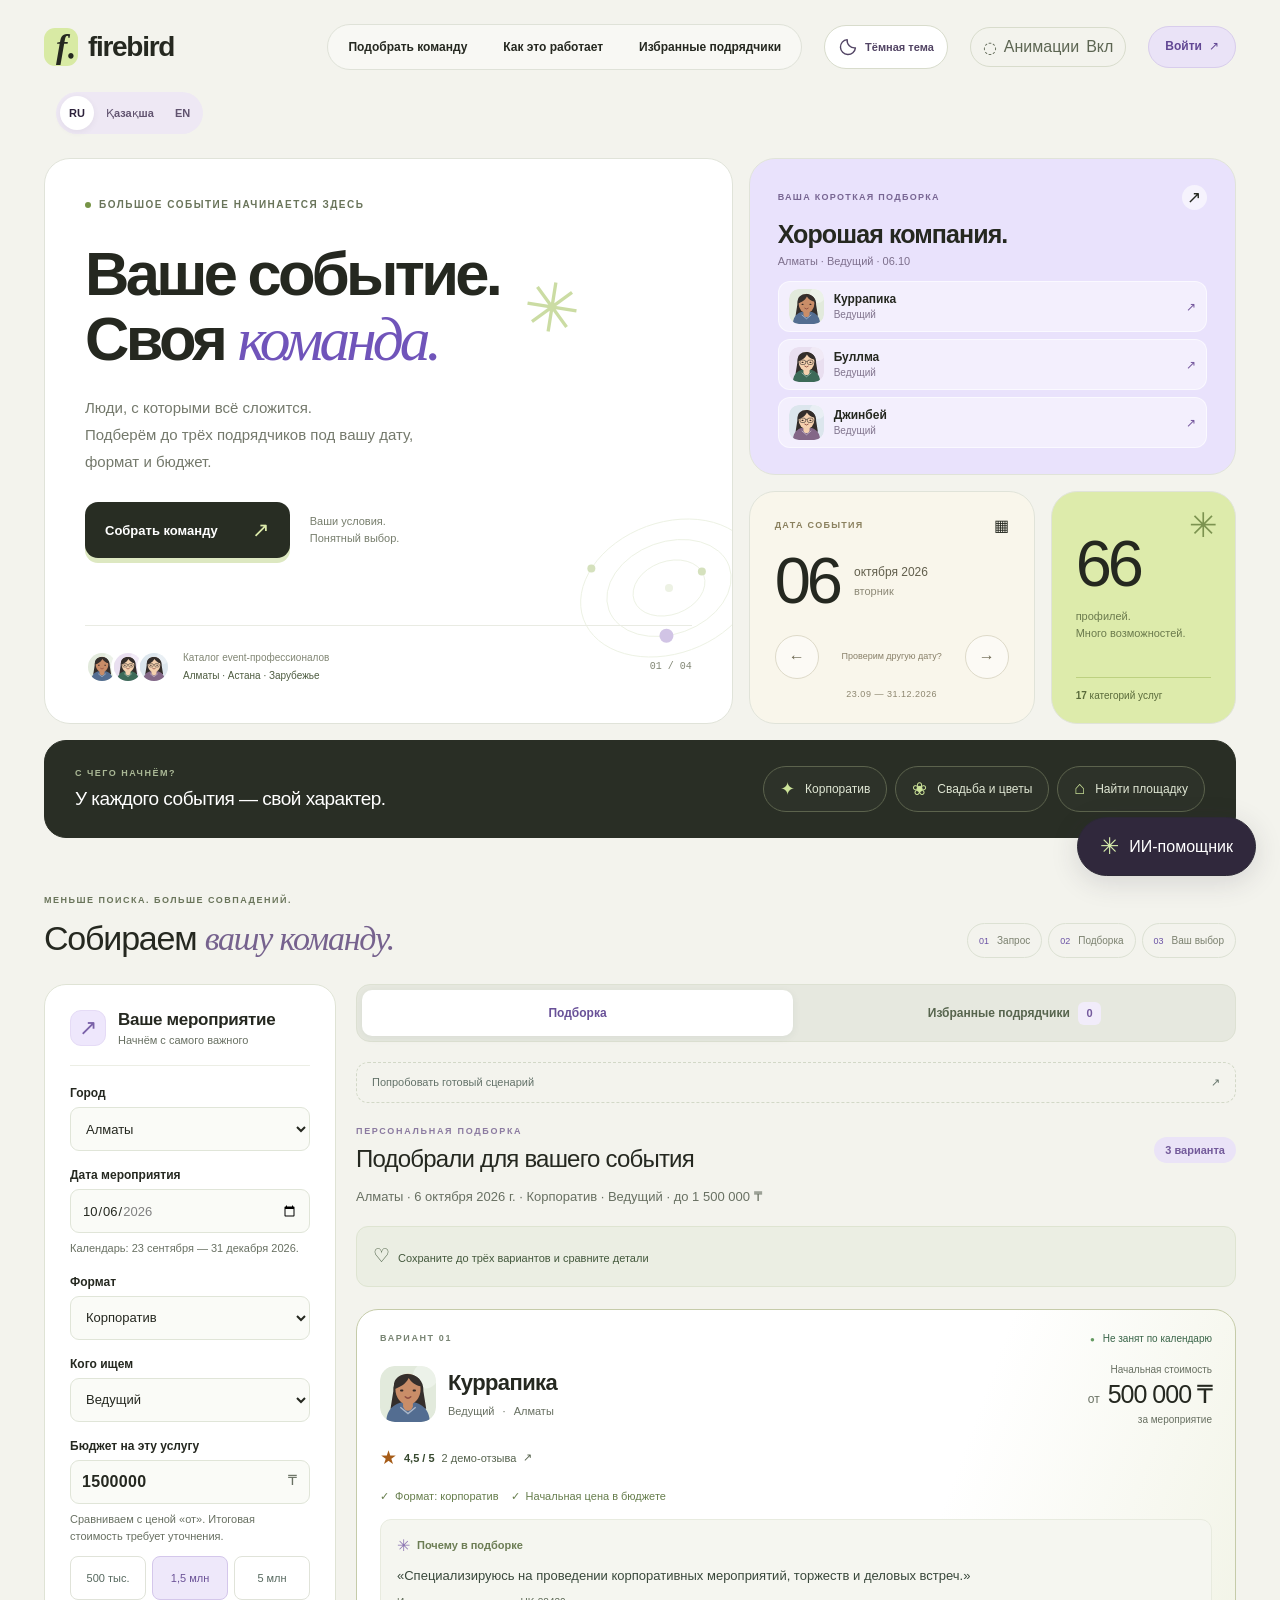
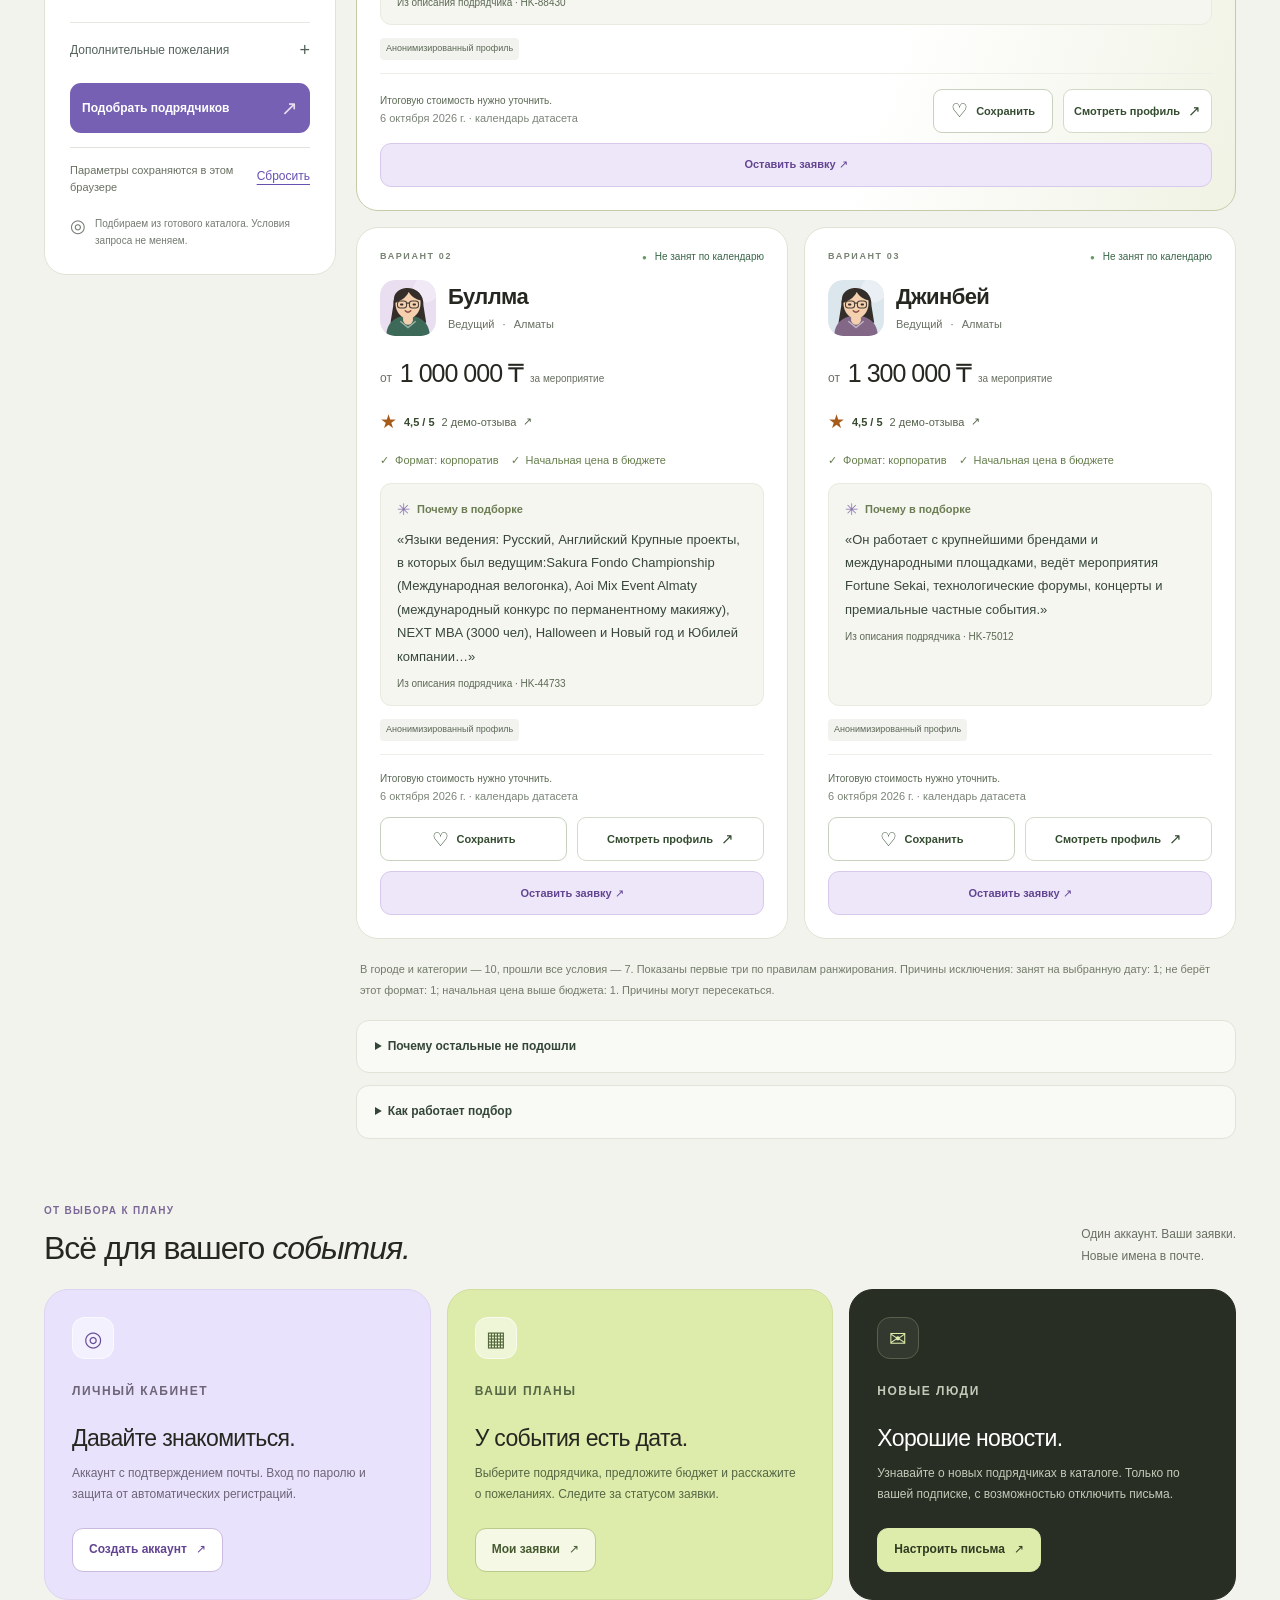
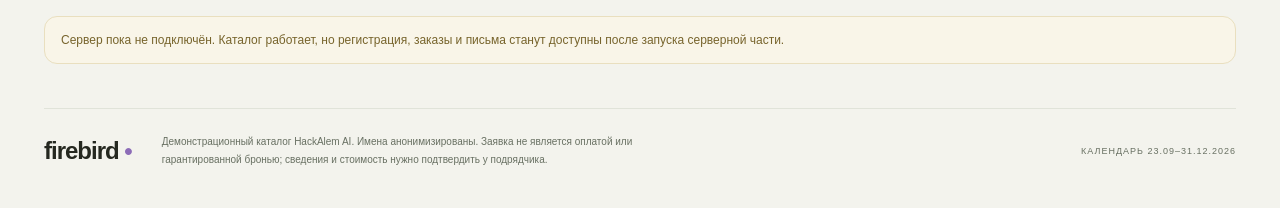
==== commit b20e1157: "Add trilingual interface and AI chat" ====
--- a/index.html
+++ b/index.html
@@ -13,7 +13,7 @@
   <link rel="stylesheet" href="bento.css?v=e189c31ec9">
   <script defer src="catalog.js?v=aee173b22f"></script>
   <script defer src="matcher.js?v=8f1fb8eca0"></script>
-  <script defer src="app.js?v=9856ba12ef"></script>
+  <script defer src="app.js?v=46eaa01740"></script>
   <script defer src="ux.js?v=afd1215ea0"></script>
   <script defer src="community-data.js?v=aa71f1b09f"></script>
   <script defer src="community.js?v=fe04480d75"></script>
@@ -21,6 +21,11 @@
   <link rel="stylesheet" href="accounts.css?v=f224e15ce8">
   <script defer src="accounts.js?v=ed3dad7e01"></script>
   <link rel="stylesheet" href="theme.css?v=de945d6634">
+  <link rel="stylesheet" href="assistant.css?v=12657288f0">
+  <script defer src="account-translations.js?v=ae852f402b"></script>
+  <script defer src="translations.js?v=2a9046e958"></script>
+  <script defer src="i18n.js?v=738637ed0e"></script>
+  <script defer src="assistant.js?v=a2143a06a3"></script>
 </head>
 <body>
   <a class="skip-link" href="#workspace">Перейти к подбору</a>
@@ -81,7 +86,7 @@
         <div id="results"></div>
         <p id="exclusion-note" class="exclusion-note"></p>
         <details id="excluded-details" class="method"><summary>Почему остальные не подошли</summary><p>У одного профиля может быть несколько причин исключения.</p><ul id="excluded-list"></ul></details>
-        <details class="method" id="method"><summary>Как работает подбор</summary><p>Сначала выбираем город и категорию, затем проверяем занятость, формат, цену «от», язык и длительность. У флористов, декораторов и сувениров лимит присутствия может не применяться — это не повод для исключения.</p><p>Среди прошедших фильтры выше стоят описания с большим числом тематических признаков формата. При равенстве — профили без заполненной при подготовке цены, затем города, затем меньшая цена и ID. Это фиксированные правила, а не обученная модель: повтор запроса сохраняет порядок.</p><p>Объяснение объединяет проверенные поля с дословным фрагментом описания. Внешняя AI-модель не подключена. Датасет: 66 профилей, из них 13 синтетических, созданных организаторами; своих профилей не добавляли.</p></details>
+        <details class="method" id="method"><summary>Как работает подбор</summary><p>Сначала выбираем город и категорию, затем проверяем занятость, формат, цену «от», язык и длительность. У флористов, декораторов и сувениров лимит присутствия может не применяться — это не повод для исключения.</p><p>Среди прошедших фильтры выше стоят описания с большим числом тематических признаков формата. При равенстве — профили без заполненной при подготовке цены, затем города, затем меньшая цена и ID. Это фиксированные правила, а не обученная модель: повтор запроса сохраняет порядок.</p><p>Объяснение объединяет проверенные поля с дословным фрагментом описания. Датасет: 66 профилей, из них 13 синтетических, созданных организаторами. ИИ-помощник подключается отдельно и не меняет правила подбора.</p></details>
       </section>
     </div>
     <footer><strong class="footer-brand">firebird<span> •</span></strong><p>Демонстрационный каталог HackAlem AI. Имена анонимизированы, особенности данных отмечены в карточках. Сервис рекомендует, бронирование не выполняет.</p><span>КАЛЕНДАРЬ 23.09–31.12.2026</span></footer>
--- a/assistant.css
+++ b/assistant.css
@@ -0,0 +1,12 @@
+#ai-launcher{position:fixed;right:24px;bottom:24px;z-index:40;border:1px solid #2c2936;border-radius:999px;padding:15px 22px;background:#30283c;color:#fff;font:600 14px inherit;box-shadow:0 6px 28px #30283c26;display:flex;gap:10px;align-items:center;cursor:pointer}#ai-launcher span{color:#d6ecac;font-size:23px}
+#ai-dialog{position:fixed;inset:auto 20px 20px auto;margin:0;width:min(460px,calc(100vw - 40px));height:min(740px,calc(100dvh - 40px));max-width:none;max-height:none;padding:0;border:1px solid #ded8e5;border-radius:26px;background:#faf9fc;color:#292431;box-shadow:0 20px 90px #271c3e40;overflow:hidden}
+#ai-dialog[open]{display:flex;flex-direction:column}#ai-dialog::backdrop{background:#1b142536;backdrop-filter:blur(3px)}#ai-dialog *{box-sizing:border-box}#ai-dialog button{font-family:inherit;cursor:pointer}#ai-dialog button:disabled{opacity:.48;cursor:default}.ai-header{display:flex;align-items:center;justify-content:space-between;padding:23px 23px 14px;background:#ebe4f3}.ai-kicker{font-size:10px;letter-spacing:2px;font-weight:750}.ai-header h2{font-size:20px;line-height:1.25;margin:7px 0 0;letter-spacing:-.5px}#ai-close{width:38px;min-width:38px;height:38px;border:0;border-radius:50%;background:#fff9;font-size:26px;color:#30283c}.ai-connection{padding:12px 23px;display:flex;gap:10px;align-items:center;justify-content:space-between;border-bottom:1px solid #e4dfe9;font-size:12px;line-height:1.5}.ai-connection button{border:0;background:none;text-decoration:underline;color:#594172;font-size:11px;flex-shrink:0}.ai-offline .ai-connection{background:#fff8e5}.ai-context{margin:0;padding:10px 23px;font-size:11px;color:#71627e;background:#f2eff7;overflow-wrap:anywhere}
+#ai-messages{padding:15px 20px;overflow:auto;flex:1;min-height:90px;overscroll-behavior:contain}#ai-messages:empty:before{content:attr(data-empty);display:block;color:#766c7e;font-size:14px;line-height:1.7}.ai-message{padding:15px;border-radius:17px;margin-bottom:12px;border:1px solid #e6dfec;background:white;font-size:14px;line-height:1.6;overflow-wrap:anywhere}.ai-message>strong{display:block;font-size:10px;text-transform:uppercase;letter-spacing:1px;margin-bottom:8px;color:#80718c}.ai-user{margin-left:32px;background:#eee7f6;border-color:#eee7f6}.ai-message-text{white-space:pre-wrap}.ai-sources{display:grid;gap:6px;margin-top:12px}.ai-sources button,.ai-proposal button{border:1px solid #ddd4e6;background:#f5f1fa;border-radius:10px;text-align:left;padding:10px;font-size:12px;color:#4b385f}.ai-proposal{padding:12px;background:#f0f6e8;border-radius:13px;margin-top:12px;font-size:12px}.ai-proposal p{margin:0 0 8px}.ai-proposal button{background:#dcecad;border-color:#cddd9f;color:#29331e}
+#ai-suggestions{display:flex;gap:6px;flex-wrap:wrap;padding:4px 20px 10px}#ai-suggestions button{background:white;border:1px solid #ded6e7;border-radius:999px;font-size:11px;padding:8px 10px;color:#5f4e6e}.ai-error{font-size:12px;line-height:1.5;color:#893531;background:#fff0ec;margin:0 20px 8px;padding:10px;border-radius:10px}#ai-form{padding:6px 20px 0;margin:0}#ai-form label{font-size:11px;font-weight:600;display:block;margin-bottom:5px}#ai-input{resize:vertical;width:100%;min-height:70px;max-height:150px;padding:12px;border-radius:12px;border:1px solid #d6ccdf;background:white;color:#30283c;font:14px/1.4 inherit;outline-offset:3px}#ai-input:disabled{background:#f0ecf4}.ai-form-actions{display:flex;gap:10px;margin-top:8px}.ai-form-actions button{border:0;border-radius:10px;padding:11px 15px;font-size:12px}#ai-clear{margin-right:auto;background:none;color:#74617f}#ai-send{background:#d9ebac;color:#26321c;font-weight:700}#ai-stop{background:#eee7f6;color:#634974}.ai-privacy{font-size:10px;line-height:1.5;color:#817389;padding:10px 20px 14px;margin:0}
+.locale-switch{display:flex;gap:3px;align-items:center;background:#eee8f4;padding:4px;border-radius:999px;flex-shrink:0;margin-left:12px}.locale-switch button{font-family:inherit;font-size:11px;font-weight:600;min-height:34px;padding:6px 9px;border:0;border-radius:999px;background:transparent;color:#61536f;cursor:pointer}.locale-switch button[aria-pressed=true]{background:white;color:#2d223b;box-shadow:0 2px 6px #48345612}.original-language-note{font-size:11px;color:#7d7285;margin:8px 0}.topbar{flex-wrap:wrap}.topnav{flex-wrap:wrap}
+@media(max-width:700px){#ai-launcher{bottom:88px;right:16px;padding:12px 16px;font-size:12px}#ai-dialog{inset:8px;margin:0;width:calc(100vw - 16px);height:calc(100dvh - 16px);border-radius:20px}.ai-header{padding:17px 18px 12px}.ai-header h2{font-size:18px}.locale-switch{margin-left:auto}.topbar .brand{flex:1}.topbar .topnav{order:3;width:100%}.ai-privacy{padding-bottom:max(12px,env(safe-area-inset-bottom))}}
+.ai-intro{font-size:13px;line-height:1.6;margin:15px 23px 0;color:#756580}
+@media(max-width:700px){.topbar:has(.locale-switch){display:grid;grid-template-columns:minmax(0,1fr) auto auto;gap:12px 8px;align-items:center}.topbar:has(.locale-switch) .brand{grid-column:1/3;grid-row:1;min-width:0}.topbar:has(.locale-switch) .theme-toggle{grid-column:3;grid-row:1;margin:0}.topbar:has(.locale-switch) .motion-toggle{grid-column:2;grid-row:2;margin:0}.topbar:has(.locale-switch) .account-nav{grid-column:3;grid-row:2;margin:0;padding:0;width:auto;justify-content:end}.topbar:has(.locale-switch) .topnav{grid-column:1;grid-row:2;margin:0;padding:0;width:auto;justify-content:start}.topbar:has(.locale-switch) .locale-switch{grid-column:1/4;grid-row:3;justify-self:end;margin:0}.topbar:has(.locale-switch) .account-nav button{padding:9px 11px;min-height:44px}}
+html[data-theme="dark"] .locale-switch{background:var(--lavender)}html[data-theme="dark"] .locale-switch button{color:var(--purple-text)}html[data-theme="dark"] .locale-switch button[aria-pressed=true]{background:var(--surface-raised);color:var(--ink)}
+html[data-theme="dark"] #ai-dialog{background:var(--paper);border-color:var(--line);color:var(--ink)}html[data-theme="dark"] .ai-header{background:var(--lavender)}html[data-theme="dark"] #ai-close{background:var(--surface-raised);color:var(--ink)}html[data-theme="dark"] .ai-connection{border-color:var(--line)}html[data-theme="dark"] .ai-offline .ai-connection{background:var(--warning-bg);color:var(--warning-text)}html[data-theme="dark"] .ai-connection button{color:var(--purple-text)}html[data-theme="dark"] .ai-context{background:var(--surface);color:var(--muted)}html[data-theme="dark"] :is(.ai-intro,.ai-privacy,.ai-message>strong,.original-language-note){color:var(--muted)}html[data-theme="dark"] .ai-message{background:var(--surface);border-color:var(--line)}html[data-theme="dark"] .ai-user{background:var(--lavender);border-color:var(--purple-line)}html[data-theme="dark"] :is(.ai-sources button,#ai-suggestions button,#ai-stop){background:var(--lavender);border-color:var(--purple-line);color:var(--purple-text)}html[data-theme="dark"] .ai-proposal{background:var(--lime);color:var(--green-text)}html[data-theme="dark"] .ai-error{background:var(--error-bg);color:var(--error-text)}html[data-theme="dark"] #ai-input{background:var(--surface-input);border-color:var(--line);color:var(--ink)}html[data-theme="dark"] #ai-input:disabled{background:var(--surface)}html[data-theme="dark"] #ai-clear{color:var(--muted)}
+@media(prefers-reduced-motion:reduce){#ai-dialog *{scroll-behavior:auto}}
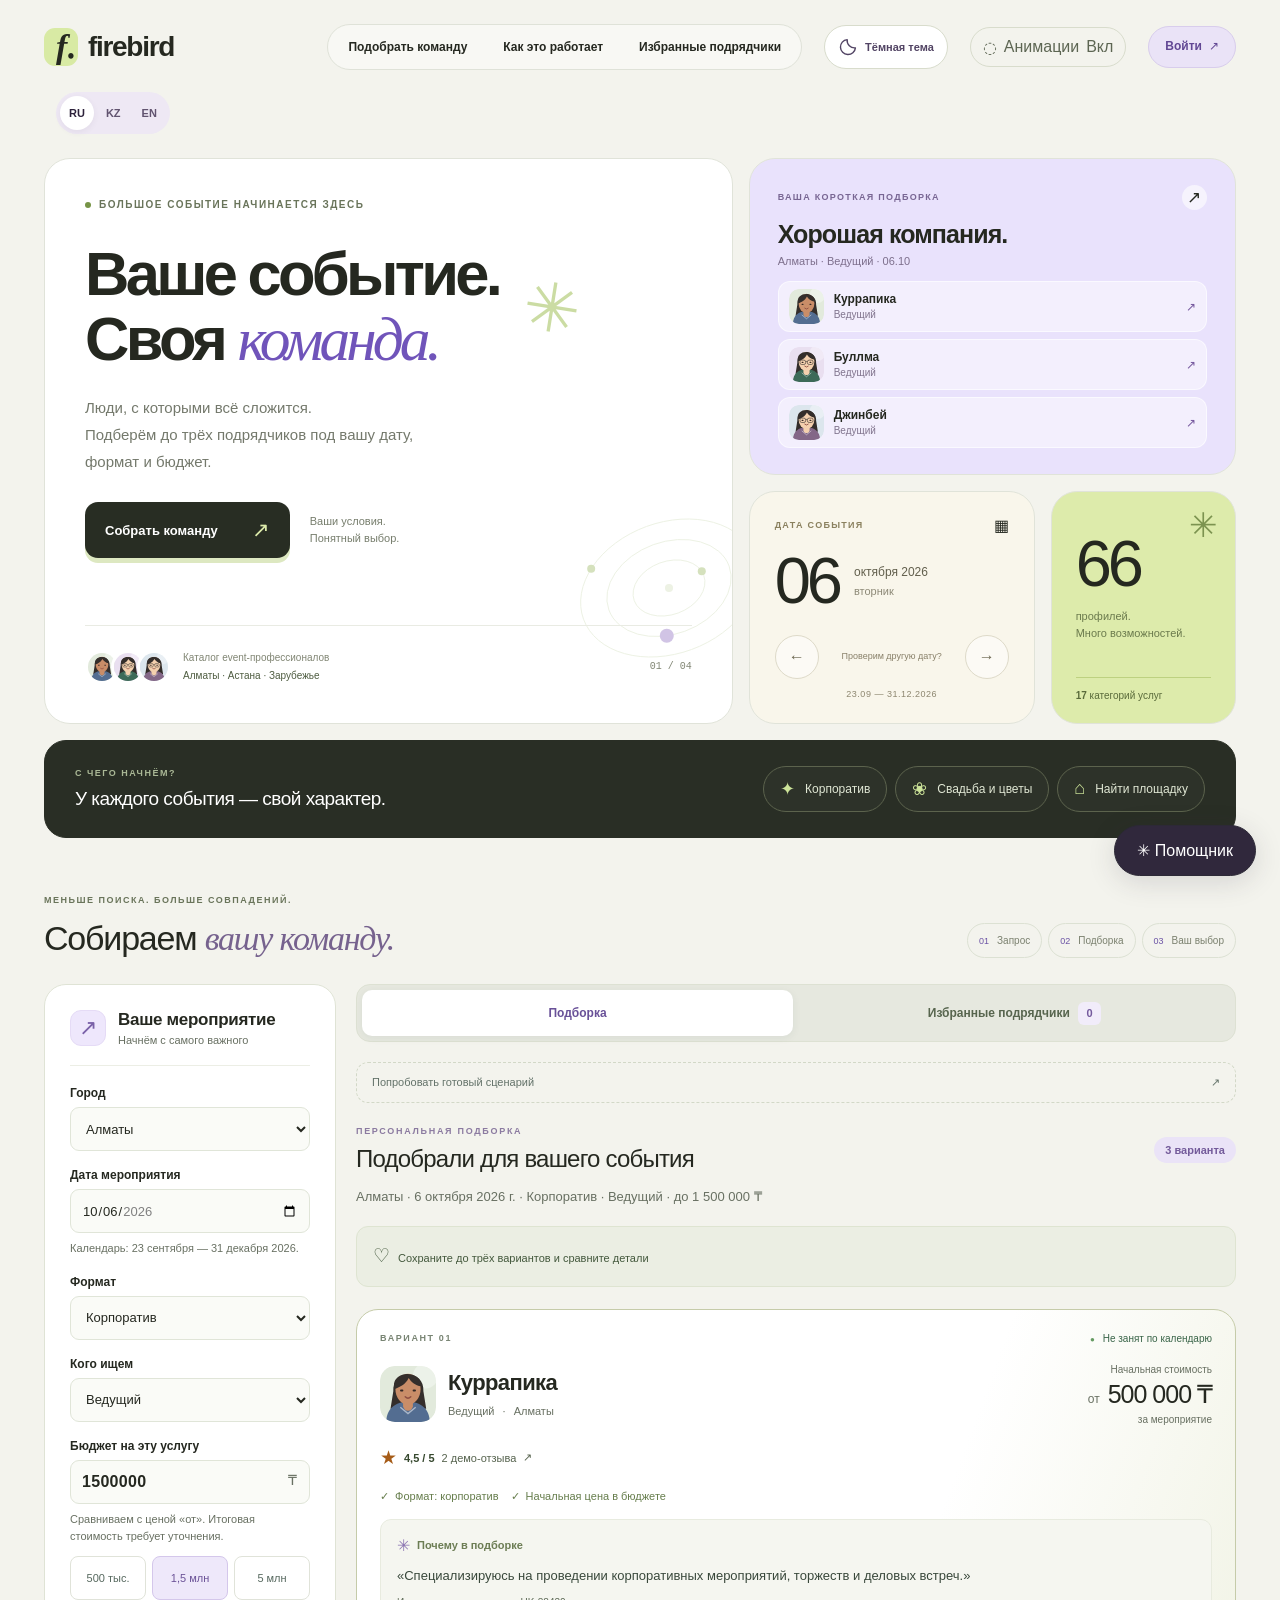
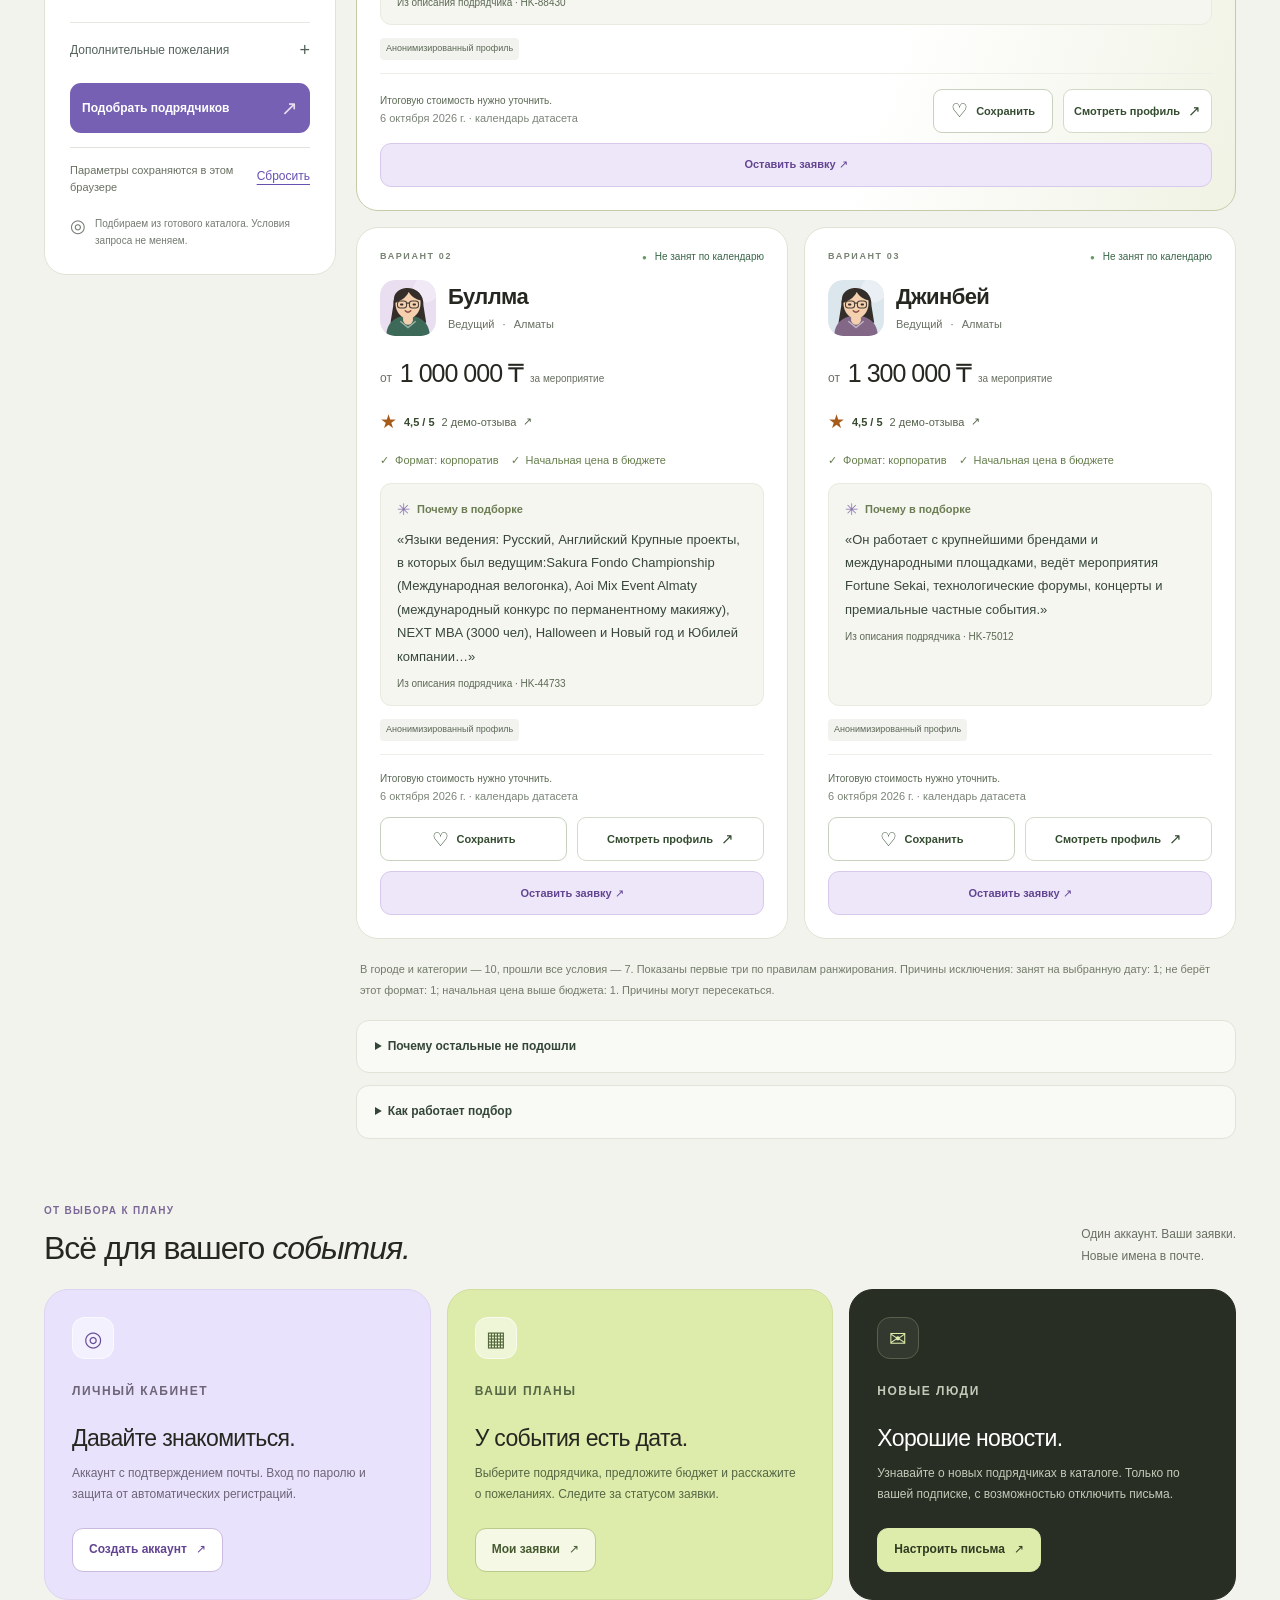
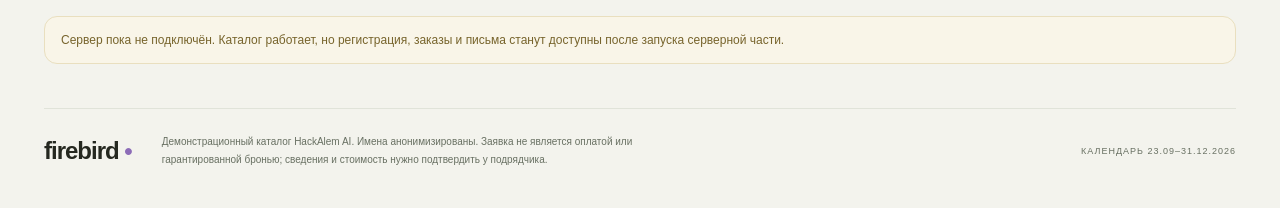
==== commit bec38098: "Run the event assistant locally and label Kazakh as KZ Replace the default assistant API dependency " ====
--- a/index.html
+++ b/index.html
@@ -21,11 +21,12 @@
   <link rel="stylesheet" href="accounts.css?v=f224e15ce8">
   <script defer src="accounts.js?v=ed3dad7e01"></script>
   <link rel="stylesheet" href="theme.css?v=de945d6634">
-  <link rel="stylesheet" href="assistant.css?v=12657288f0">
+  <link rel="stylesheet" href="assistant.css?v=0d15385888">
   <script defer src="account-translations.js?v=ae852f402b"></script>
   <script defer src="translations.js?v=2a9046e958"></script>
-  <script defer src="i18n.js?v=738637ed0e"></script>
-  <script defer src="assistant.js?v=a2143a06a3"></script>
+  <script defer src="i18n.js?v=dc088b0740"></script>
+  <script defer src="assistant-local.js?v=4d6bfd7dc5"></script>
+  <script defer src="assistant.js?v=8603f3fe24"></script>
 </head>
 <body>
   <a class="skip-link" href="#workspace">Перейти к подбору</a>
--- a/assistant.css
+++ b/assistant.css
@@ -10,3 +10,5 @@
 html[data-theme="dark"] .locale-switch{background:var(--lavender)}html[data-theme="dark"] .locale-switch button{color:var(--purple-text)}html[data-theme="dark"] .locale-switch button[aria-pressed=true]{background:var(--surface-raised);color:var(--ink)}
 html[data-theme="dark"] #ai-dialog{background:var(--paper);border-color:var(--line);color:var(--ink)}html[data-theme="dark"] .ai-header{background:var(--lavender)}html[data-theme="dark"] #ai-close{background:var(--surface-raised);color:var(--ink)}html[data-theme="dark"] .ai-connection{border-color:var(--line)}html[data-theme="dark"] .ai-offline .ai-connection{background:var(--warning-bg);color:var(--warning-text)}html[data-theme="dark"] .ai-connection button{color:var(--purple-text)}html[data-theme="dark"] .ai-context{background:var(--surface);color:var(--muted)}html[data-theme="dark"] :is(.ai-intro,.ai-privacy,.ai-message>strong,.original-language-note){color:var(--muted)}html[data-theme="dark"] .ai-message{background:var(--surface);border-color:var(--line)}html[data-theme="dark"] .ai-user{background:var(--lavender);border-color:var(--purple-line)}html[data-theme="dark"] :is(.ai-sources button,#ai-suggestions button,#ai-stop){background:var(--lavender);border-color:var(--purple-line);color:var(--purple-text)}html[data-theme="dark"] .ai-proposal{background:var(--lime);color:var(--green-text)}html[data-theme="dark"] .ai-error{background:var(--error-bg);color:var(--error-text)}html[data-theme="dark"] #ai-input{background:var(--surface-input);border-color:var(--line);color:var(--ink)}html[data-theme="dark"] #ai-input:disabled{background:var(--surface)}html[data-theme="dark"] #ai-clear{color:var(--muted)}
 @media(prefers-reduced-motion:reduce){#ai-dialog *{scroll-behavior:auto}}
+/* Keep the composer reachable on short phones and with a software keyboard. */
+@media(max-height:700px){#ai-dialog{overflow-y:auto;overscroll-behavior:contain}#ai-dialog>*,#ai-form{flex-shrink:0}#ai-messages{flex:0 0 auto;max-height:220px;min-height:90px}.ai-intro{margin-top:10px}}
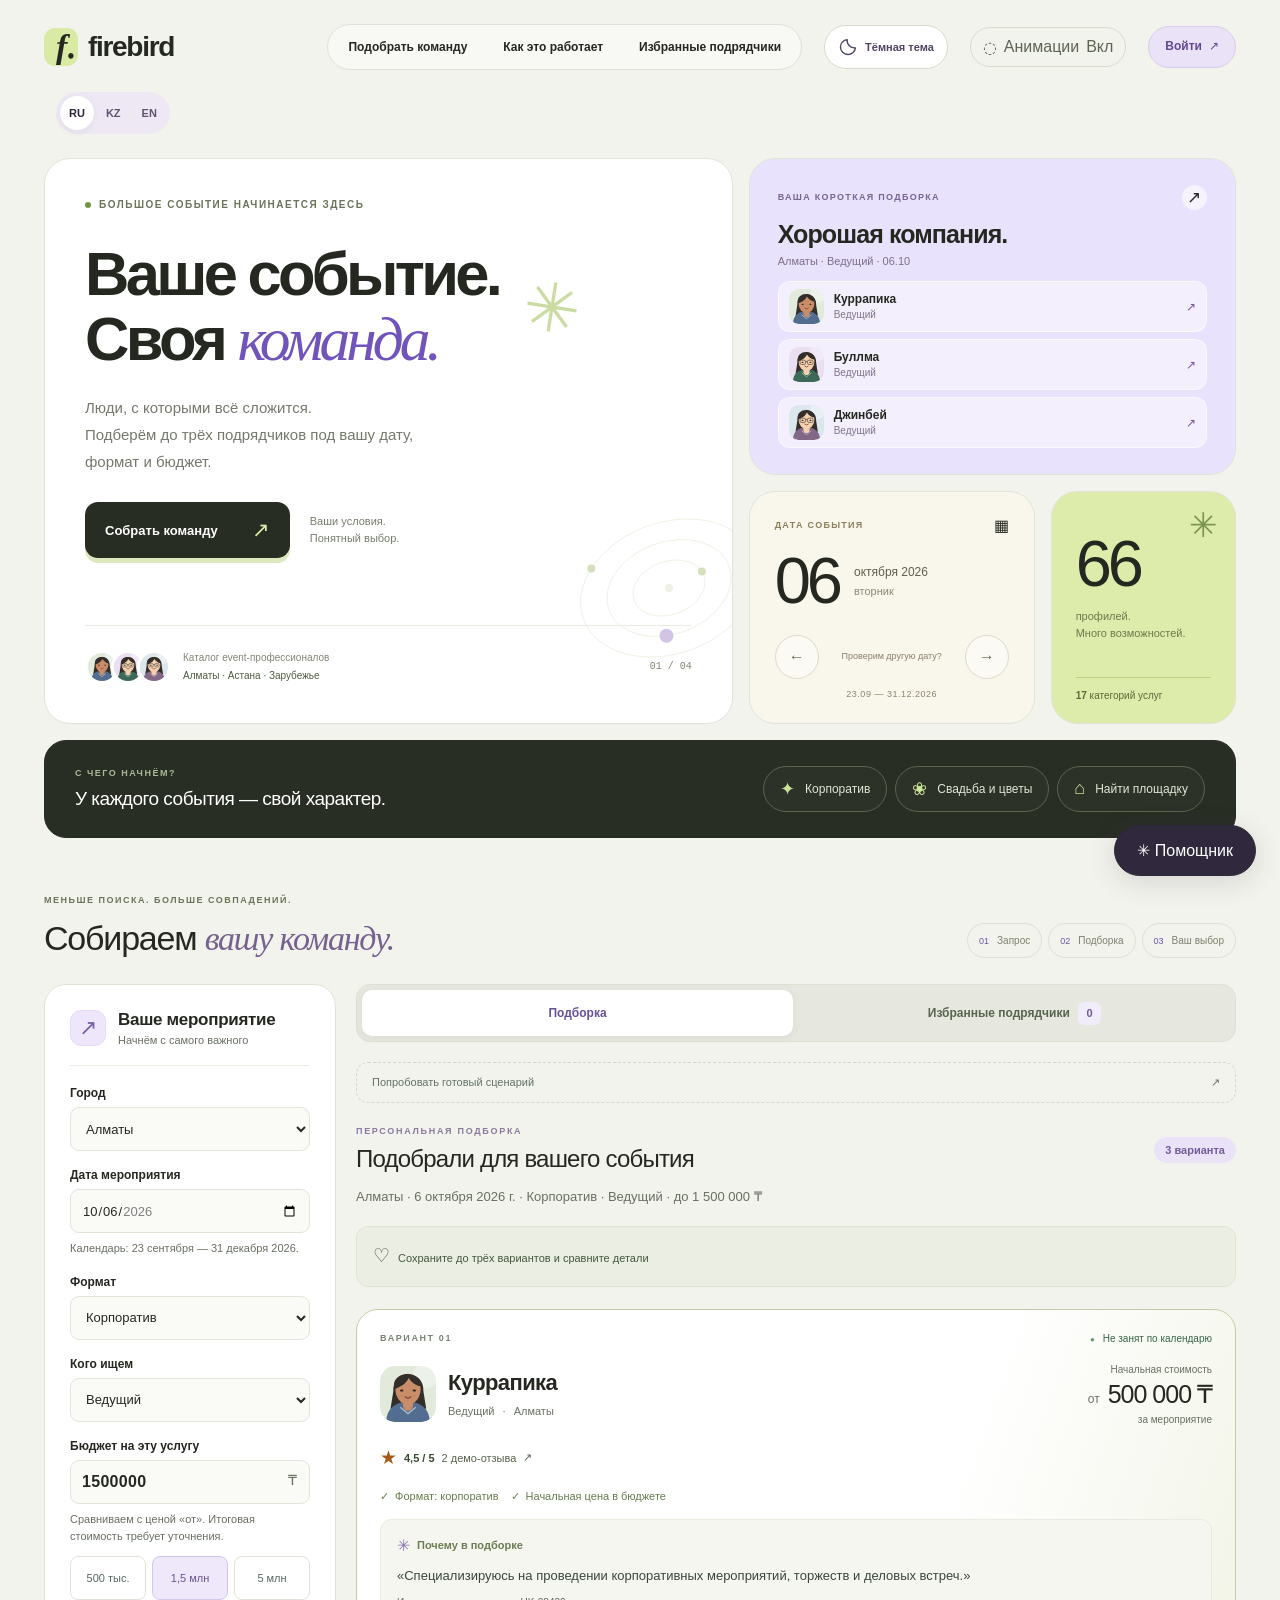
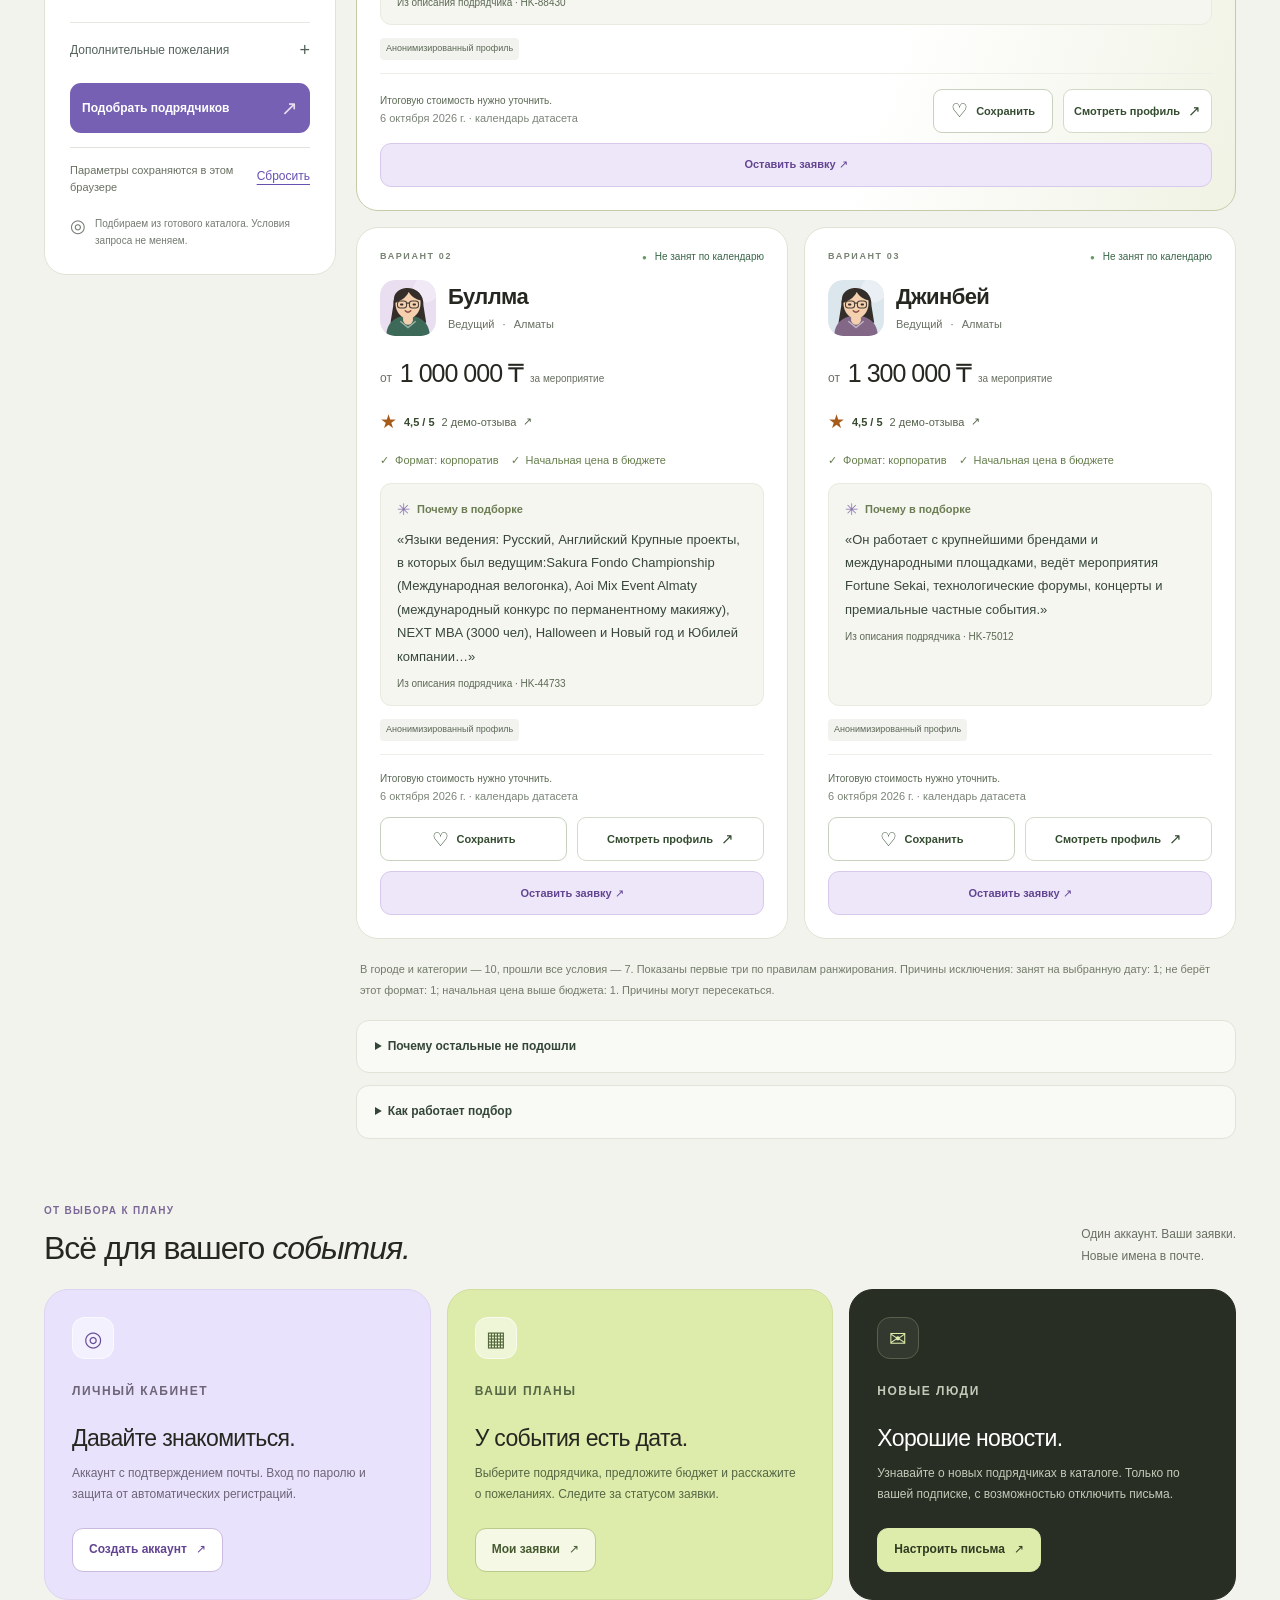
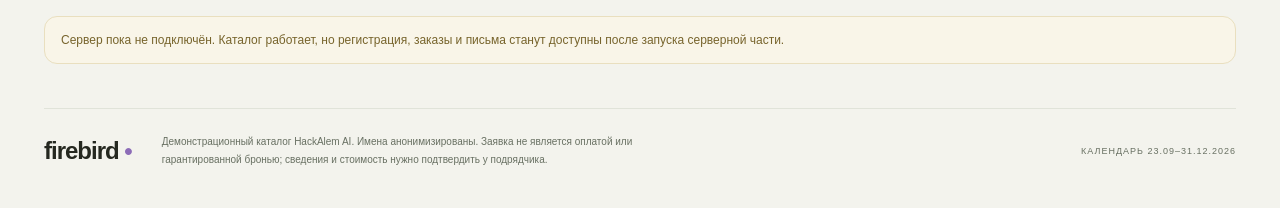
==== commit d1d77c94: "Add guest access with Russian, Kazakh and English labels Add Continue without signing in to account " ====
--- a/index.html
+++ b/index.html
@@ -19,10 +19,10 @@
   <script defer src="community.js?v=fe04480d75"></script>
   <script defer src="bento.js?v=6c5230f53e"></script>
   <link rel="stylesheet" href="accounts.css?v=f224e15ce8">
-  <script defer src="accounts.js?v=ed3dad7e01"></script>
+  <script defer src="accounts.js?v=07f016a979"></script>
   <link rel="stylesheet" href="theme.css?v=de945d6634">
   <link rel="stylesheet" href="assistant.css?v=0d15385888">
-  <script defer src="account-translations.js?v=ae852f402b"></script>
+  <script defer src="account-translations.js?v=ccda10335d"></script>
   <script defer src="translations.js?v=2a9046e958"></script>
   <script defer src="i18n.js?v=dc088b0740"></script>
   <script defer src="assistant-local.js?v=4d6bfd7dc5"></script>
